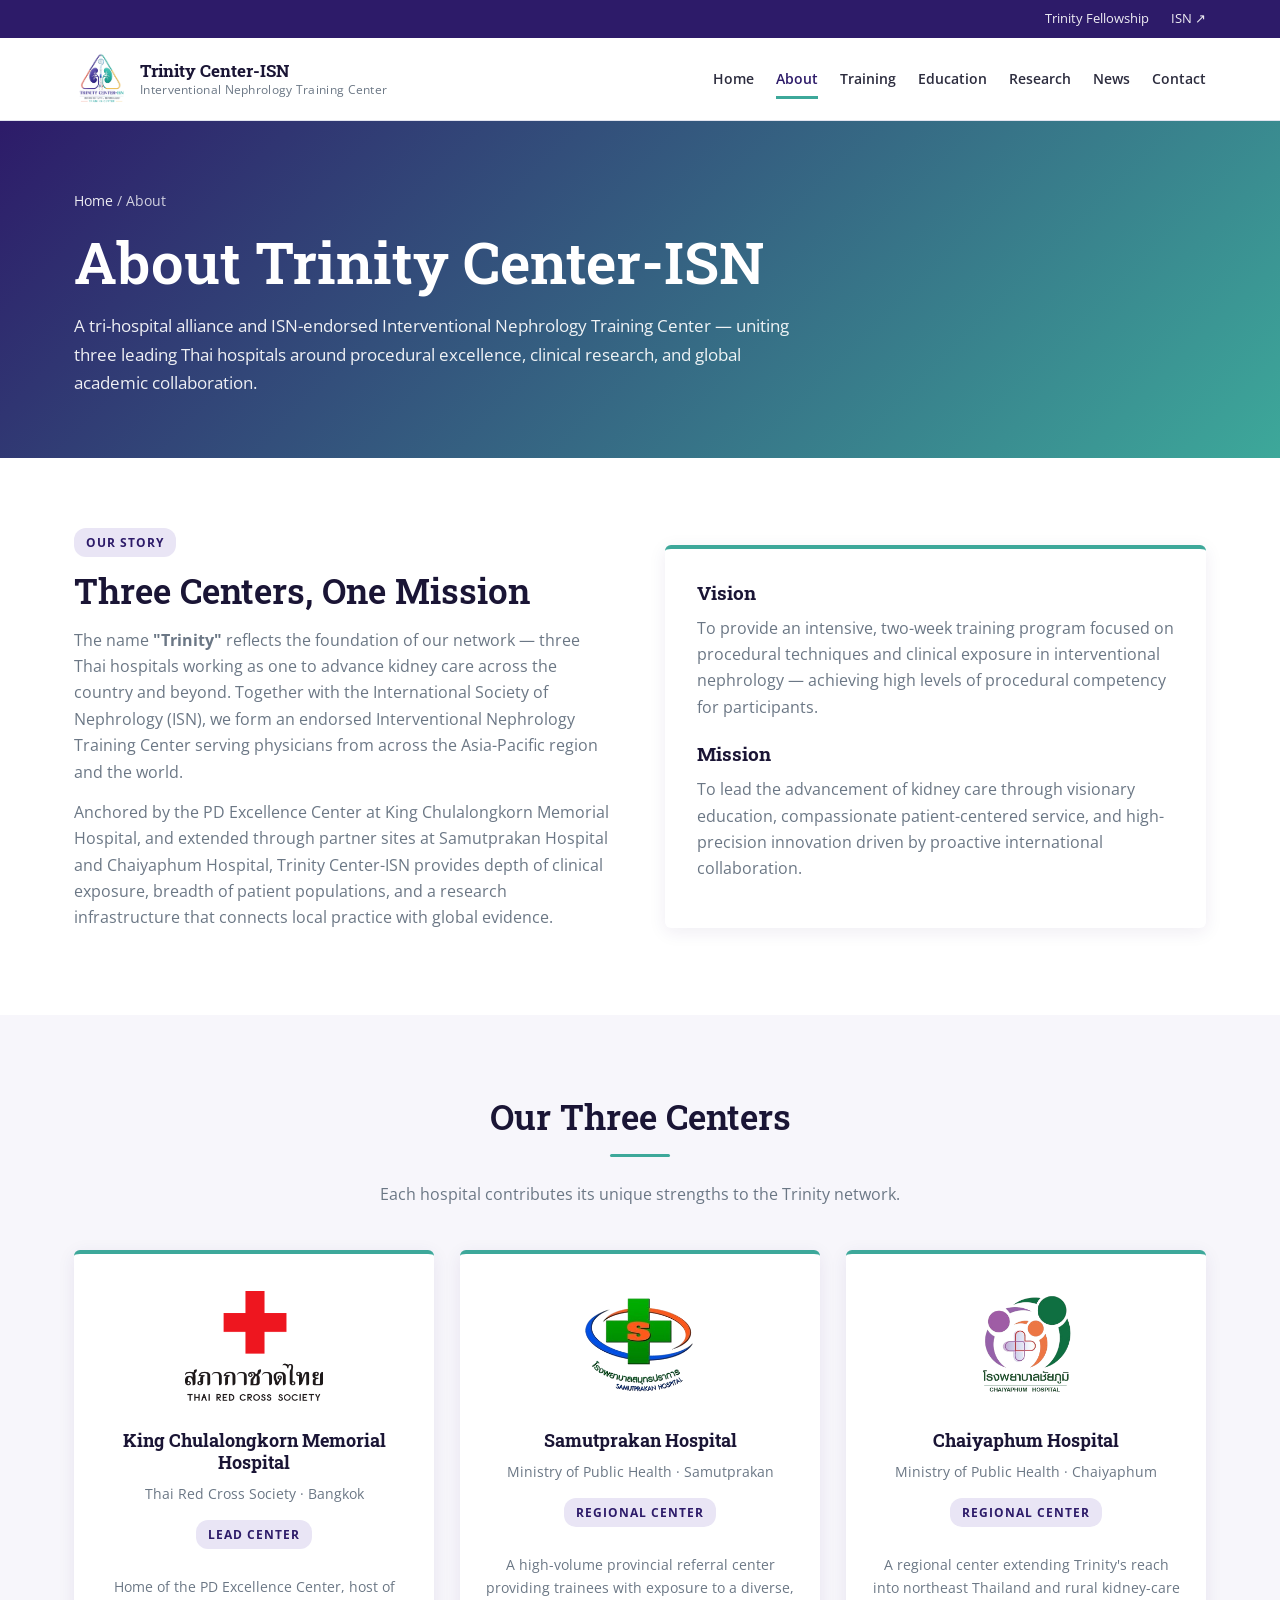
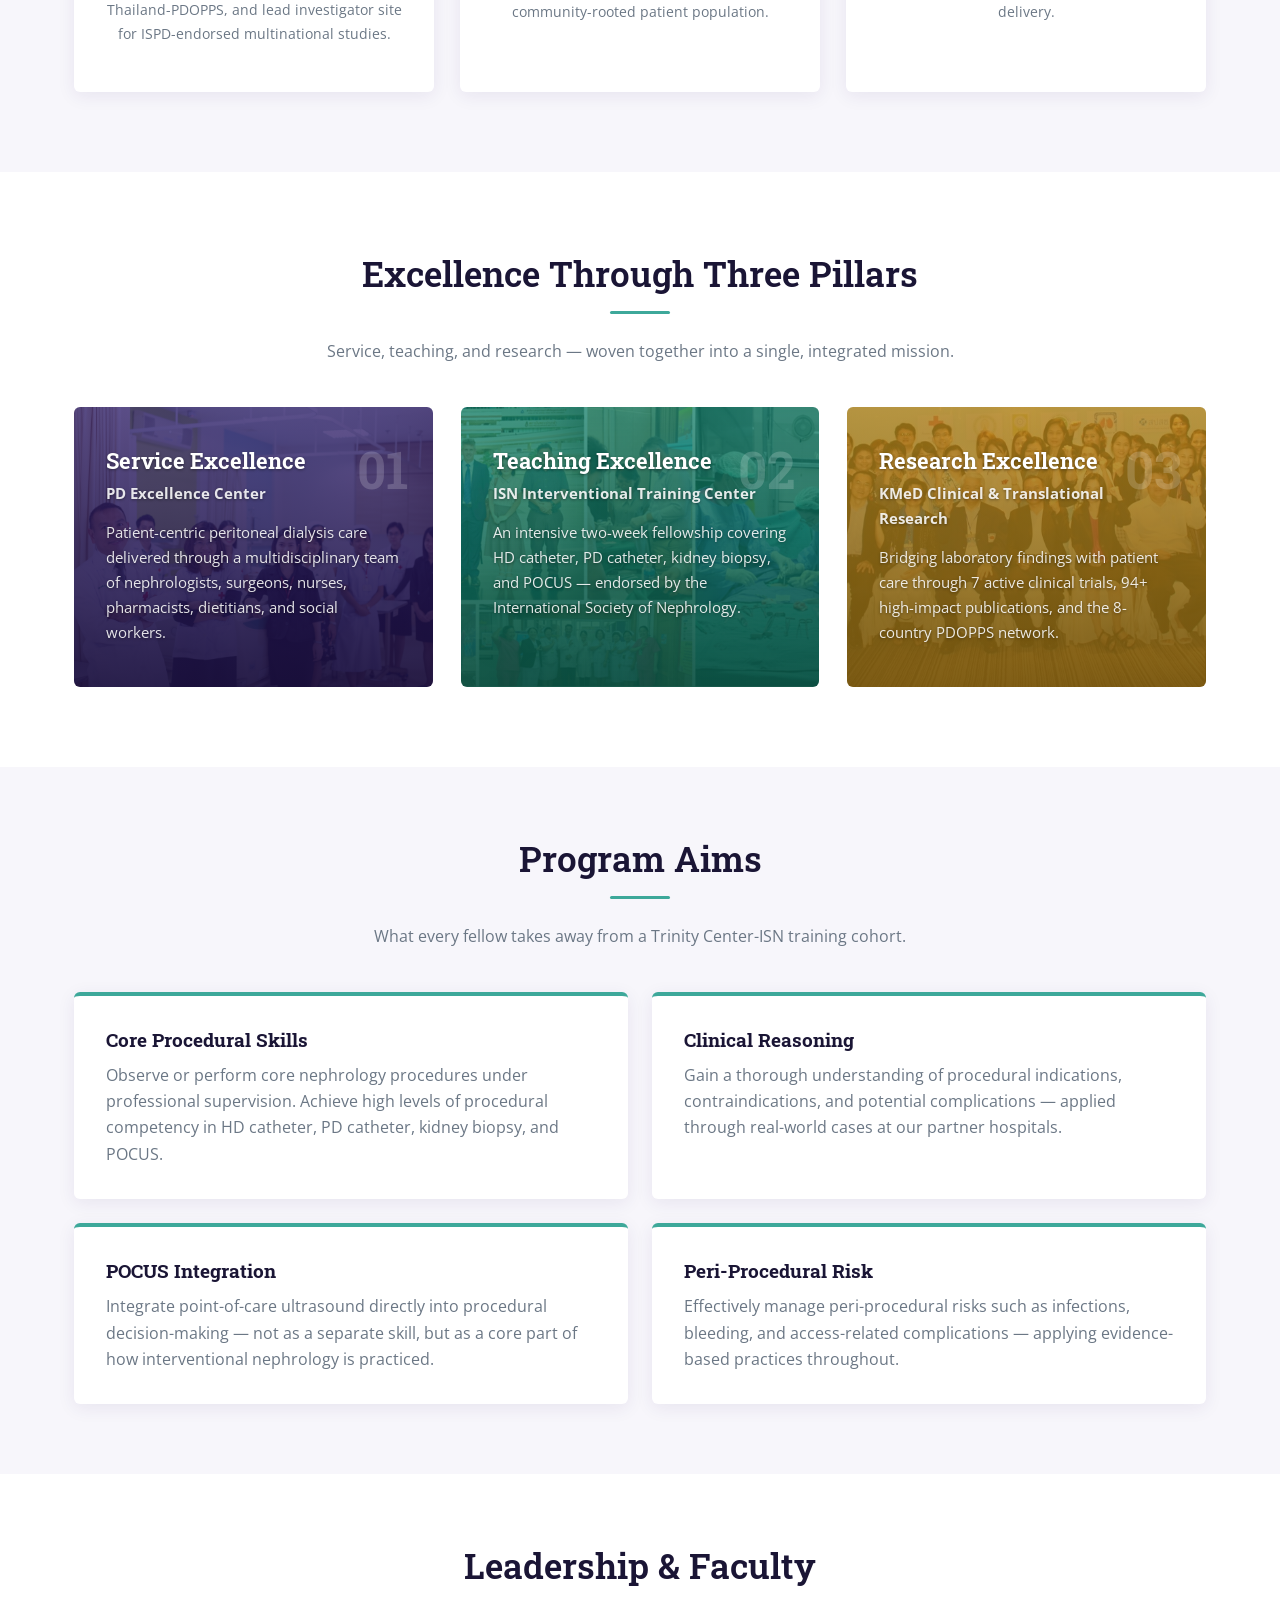
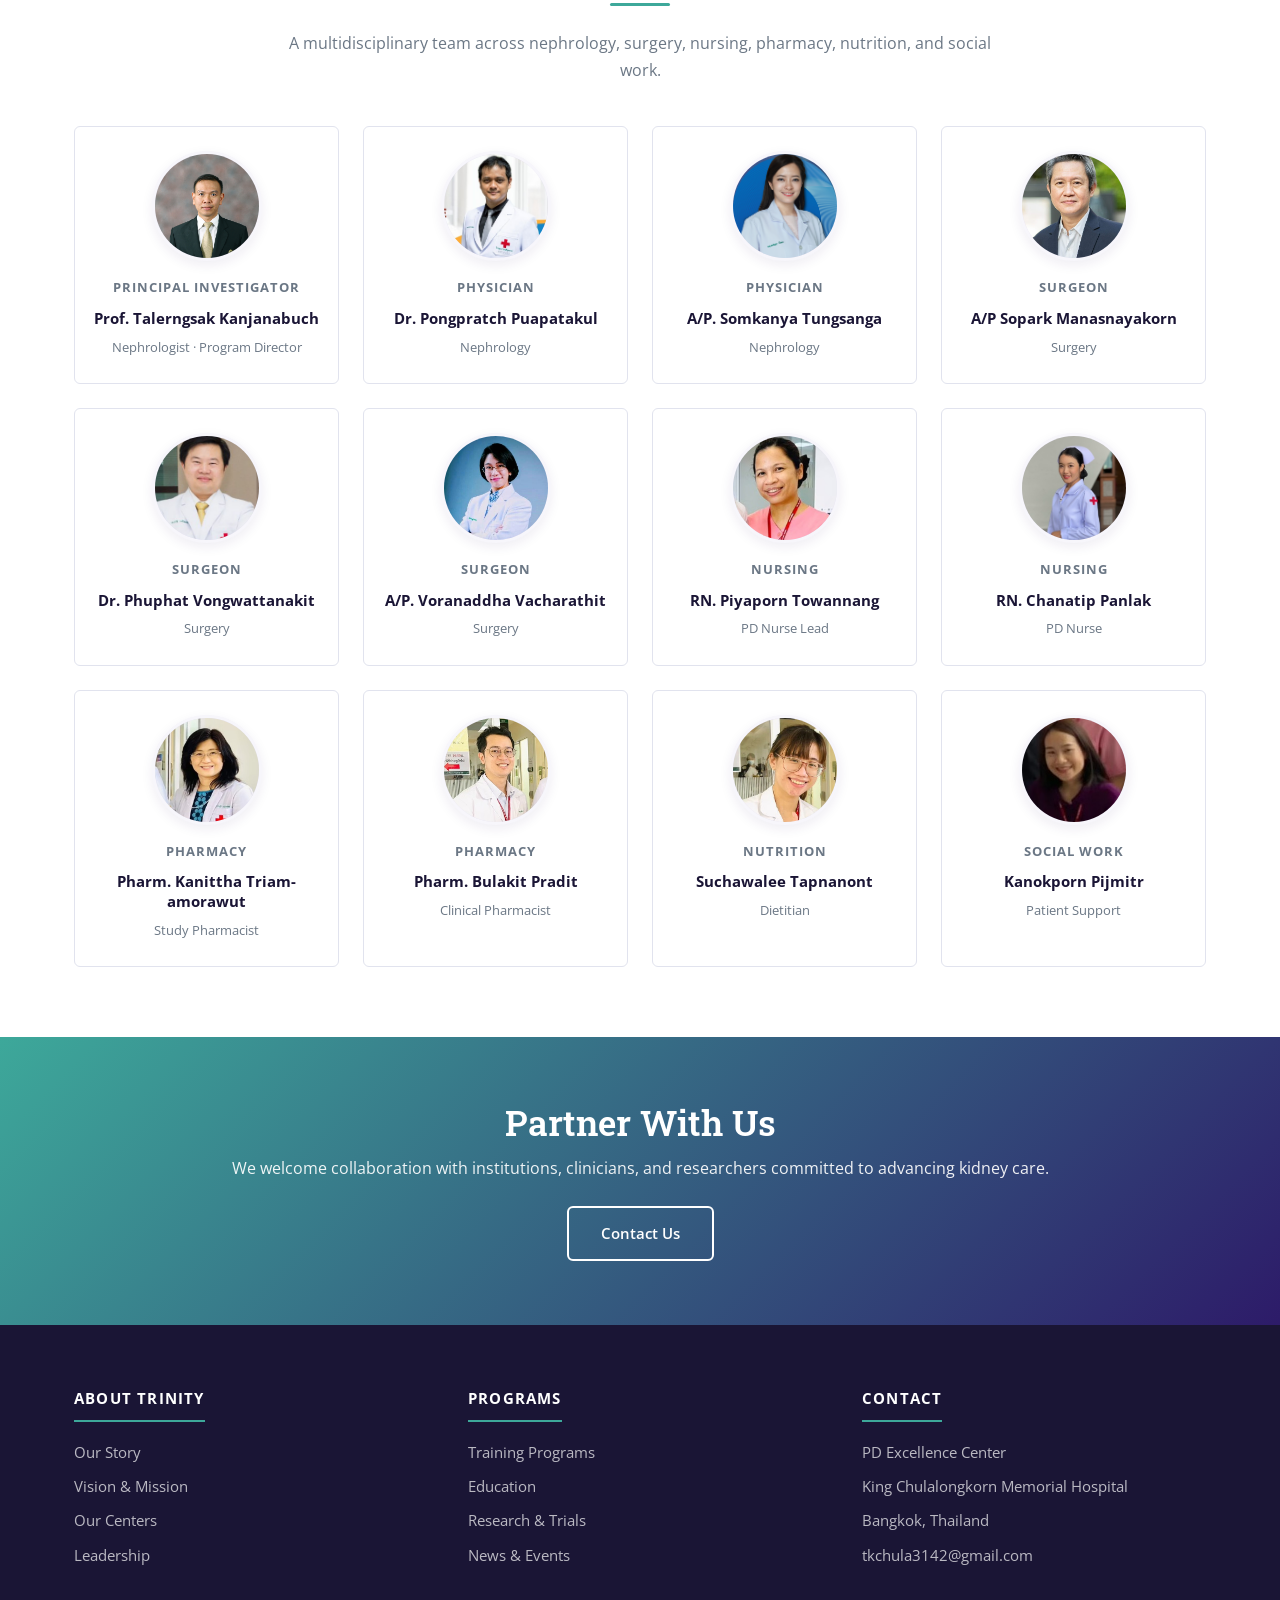
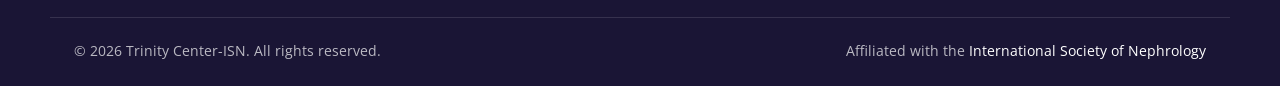
==== about.html @ 618561db "mail change" ====
<!DOCTYPE html>
<html lang="en">
<head>
<meta charset="UTF-8" />
<meta name="viewport" content="width=device-width, initial-scale=1.0" />
<title>About — Trinity Center-ISN</title>
<link rel="stylesheet" href="assets/css/style.css" />
<link rel="icon" href="assets/img/trinity-logo.png" />
<link href="https://fonts.googleapis.com/css2?family=Open+Sans:wght@400;500;600;700&family=Roboto+Slab:wght@500;700&display=swap" rel="stylesheet">
</head>
<body>

<header class="site-header">
  <div class="topbar">
    <div class="container topbar-inner">
      <div class="topbar-left">
        <a href="#">Trinity Fellowship</a>
        <a href="https://www.theisn.org/" target="_blank" rel="noopener">ISN ↗</a>
      </div>
    </div>
  </div>
  <div class="container header-inner">
    <a href="index.html" class="brand">
      <img src="assets/img/trinity-logo.png" alt="Trinity Center-ISN" class="brand-logo" onerror="this.style.display='none';this.nextElementSibling.style.display='grid';">
      <span class="brand-mark" style="display:none;">T</span>
      <span class="brand-text">
        <strong>Trinity Center-ISN</strong>
        <small>Interventional Nephrology Training Center</small>
      </span>
    </a>
    <button class="nav-toggle" aria-label="Open menu" onclick="document.body.classList.toggle('nav-open')">
      <span></span><span></span><span></span>
    </button>
    <nav class="main-nav">
      <a href="index.html">Home</a>
      <a href="about.html" class="active">About</a>
      <a href="training.html">Training</a>
      <a href="education.html">Education</a>
      <a href="research.html">Research</a>
      <a href="news.html">News</a>
      <a href="apply.html">Contact</a>
    </nav>
  </div>
</header>

<section class="page-hero">
  <div class="container">
    <div class="crumbs"><a href="index.html">Home</a> / About</div>
    <h1>About Trinity Center-ISN</h1>
    <p>A tri-hospital alliance and ISN-endorsed Interventional Nephrology Training Center — uniting three leading Thai hospitals around procedural excellence, clinical research, and global academic collaboration.</p>
  </div>
</section>

<section class="page-section">
  <div class="container content-grid">
    <div>
      <span class="tag">Our Story</span>
      <h2>Three Centers, One Mission</h2>
      <p>The name <strong>"Trinity"</strong> reflects the foundation of our network — three Thai hospitals working as one to advance kidney care across the country and beyond. Together with the International Society of Nephrology (ISN), we form an endorsed Interventional Nephrology Training Center serving physicians from across the Asia-Pacific region and the world.</p>
      <p>Anchored by the PD Excellence Center at King Chulalongkorn Memorial Hospital, and extended through partner sites at Samutprakan Hospital and Chaiyaphum Hospital, Trinity Center-ISN provides depth of clinical exposure, breadth of patient populations, and a research infrastructure that connects local practice with global evidence.</p>
    </div>
    <div class="content-card">
      <h3>Vision</h3>
      <p>To provide an intensive, two-week training program focused on procedural techniques and clinical exposure in interventional nephrology — achieving high levels of procedural competency for participants.</p>
      <h3 style="margin-top: 22px;">Mission</h3>
      <p>To lead the advancement of kidney care through visionary education, compassionate patient-centered service, and high-precision innovation driven by proactive international collaboration.</p>
    </div>
  </div>
</section>

<section class="centers-band">
  <div class="container">
    <h2 class="section-title">Our Three Centers</h2>
    <p class="section-lead">Each hospital contributes its unique strengths to the Trinity network.</p>
    <div class="center-grid">
      <div class="center-card">
        <div class="center-logo"><img src="assets/img/chula-hospital.png" alt="King Chulalongkorn Memorial Hospital" onerror="this.parentElement.innerHTML='<span class=&quot;logo-fallback&quot;>KCMH</span>'"></div>
        <h3>King Chulalongkorn Memorial Hospital</h3>
        <p>Thai Red Cross Society · Bangkok</p>
        <span class="tag">Lead Center</span>
        <p style="margin-top:14px; font-size: 0.9rem;">Home of the PD Excellence Center, host of Thailand-PDOPPS, and lead investigator site for ISPD-endorsed multinational studies.</p>
      </div>
      <div class="center-card">
        <div class="center-logo"><img src="assets/img/samutprakan-hospital.png" alt="Samutprakan Hospital" onerror="this.parentElement.innerHTML='<span class=&quot;logo-fallback&quot;>SH</span>'"></div>
        <h3>Samutprakan Hospital</h3>
        <p>Ministry of Public Health · Samutprakan</p>
        <span class="tag">Regional Center</span>
        <p style="margin-top:14px; font-size: 0.9rem;">A high-volume provincial referral center providing trainees with exposure to a diverse, community-rooted patient population.</p>
      </div>
      <div class="center-card">
        <div class="center-logo"><img src="assets/img/chaiyaphum-hospital.png" alt="Chaiyaphum Hospital" onerror="this.parentElement.innerHTML='<span class=&quot;logo-fallback&quot;>CH</span>'"></div>
        <h3>Chaiyaphum Hospital</h3>
        <p>Ministry of Public Health · Chaiyaphum</p>
        <span class="tag">Regional Center</span>
        <p style="margin-top:14px; font-size: 0.9rem;">A regional center extending Trinity's reach into northeast Thailand and rural kidney-care delivery.</p>
      </div>
    </div>
  </div>
</section>

<section class="pillars-band">
  <div class="container">
    <h2 class="section-title">Excellence Through Three Pillars</h2>
    <p class="section-lead">Service, teaching, and research — woven together into a single, integrated mission.</p>
    <div class="pillar-grid">
      <article class="pillar-card pillar-1">
        <span class="pillar-num">01</span>
        <h3>Service Excellence</h3>
        <p class="pillar-tag">PD Excellence Center</p>
        <p>Patient-centric peritoneal dialysis care delivered through a multidisciplinary team of nephrologists, surgeons, nurses, pharmacists, dietitians, and social workers.</p>
      </article>
      <article class="pillar-card pillar-2">
        <span class="pillar-num">02</span>
        <h3>Teaching Excellence</h3>
        <p class="pillar-tag">ISN Interventional Training Center</p>
        <p>An intensive two-week fellowship covering HD catheter, PD catheter, kidney biopsy, and POCUS — endorsed by the International Society of Nephrology.</p>
      </article>
      <article class="pillar-card pillar-3">
        <span class="pillar-num">03</span>
        <h3>Research Excellence</h3>
        <p class="pillar-tag">KMeD Clinical &amp; Translational Research</p>
        <p>Bridging laboratory findings with patient care through 7 active clinical trials, 94+ high-impact publications, and the 8-country PDOPPS network.</p>
      </article>
    </div>
  </div>
</section>

<section class="page-section alt">
  <div class="container">
    <h2 class="section-title">Program Aims</h2>
    <p class="section-lead">What every fellow takes away from a Trinity Center-ISN training cohort.</p>
    <div class="card-grid cols-2">
      <div class="content-card">
        <h3>Core Procedural Skills</h3>
        <p>Observe or perform core nephrology procedures under professional supervision. Achieve high levels of procedural competency in HD catheter, PD catheter, kidney biopsy, and POCUS.</p>
      </div>
      <div class="content-card">
        <h3>Clinical Reasoning</h3>
        <p>Gain a thorough understanding of procedural indications, contraindications, and potential complications — applied through real-world cases at our partner hospitals.</p>
      </div>
      <div class="content-card">
        <h3>POCUS Integration</h3>
        <p>Integrate point-of-care ultrasound directly into procedural decision-making — not as a separate skill, but as a core part of how interventional nephrology is practiced.</p>
      </div>
      <div class="content-card">
        <h3>Peri-Procedural Risk</h3>
        <p>Effectively manage peri-procedural risks such as infections, bleeding, and access-related complications — applying evidence-based practices throughout.</p>
      </div>
    </div>
  </div>
</section>

<section class="page-section">
  <div class="container">
    <h2 class="section-title">Leadership &amp; Faculty</h2>
    <p class="section-lead">A multidisciplinary team across nephrology, surgery, nursing, pharmacy, nutrition, and social work.</p>
    <div class="team-grid">
      <div class="team-card">
        <div class="team-photo"><img src="assets/img/team/talerngsak.jpg" alt="Prof. Talerngsak Kanjanabuch" onerror="this.parentElement.innerHTML='<span class=&quot;photo-fallback&quot;>TK</span>'"></div>
        <span class="team-role">Principal Investigator</span>
        <strong>Prof. Talerngsak Kanjanabuch</strong>
        <span>Nephrologist · Program Director</span>
      </div>
      <div class="team-card">
        <div class="team-photo"><img src="assets/img/team/pongpratch.jpg" alt="Dr. Pongpratch Puapatakul" onerror="this.parentElement.innerHTML='<span class=&quot;photo-fallback&quot;>PP</span>'"></div>
        <span class="team-role">Physician</span>
        <strong>Dr. Pongpratch Puapatakul</strong>
        <span>Nephrology</span>
      </div>
      <div class="team-card">
        <div class="team-photo"><img src="assets/img/team/somkanya.jpg" alt="A/P. Somkanya Tungsanga" onerror="this.parentElement.innerHTML='<span class=&quot;photo-fallback&quot;>ST</span>'"></div>
        <span class="team-role">Physician</span>
        <strong>A/P. Somkanya Tungsanga</strong>
        <span>Nephrology</span>
      </div>
      <div class="team-card">
        <div class="team-photo"><img src="assets/img/team/sopark.jpg" alt="A/P Sopark Manasnayakorn" onerror="this.parentElement.innerHTML='<span class=&quot;photo-fallback&quot;>SM</span>'"></div>
        <span class="team-role">Surgeon</span>
        <strong>A/P Sopark Manasnayakorn</strong>
        <span>Surgery</span>
      </div>
      <div class="team-card">
        <div class="team-photo"><img src="assets/img/team/phuphat.jpg" alt="Dr. Phuphat Vongwattanakit" onerror="this.parentElement.innerHTML='<span class=&quot;photo-fallback&quot;>PV</span>'"></div>
        <span class="team-role">Surgeon</span>
        <strong>Dr. Phuphat Vongwattanakit</strong>
        <span>Surgery</span>
      </div>
      <div class="team-card">
        <div class="team-photo"><img src="assets/img/team/voranaddha.jpg" alt="A/P. Voranaddha Vacharathit" onerror="this.parentElement.innerHTML='<span class=&quot;photo-fallback&quot;>VV</span>'"></div>
        <span class="team-role">Surgeon</span>
        <strong>A/P. Voranaddha Vacharathit</strong>
        <span>Surgery</span>
      </div>
      <div class="team-card">
        <div class="team-photo"><img src="assets/img/team/piyaporn.jpg" alt="RN. Piyaporn Towannang" onerror="this.parentElement.innerHTML='<span class=&quot;photo-fallback&quot;>PT</span>'"></div>
        <span class="team-role">Nursing</span>
        <strong>RN. Piyaporn Towannang</strong>
        <span>PD Nurse Lead</span>
      </div>
      <div class="team-card">
        <div class="team-photo"><img src="assets/img/team/chanatip.jpg" alt="RN. Chanatip Panlak" onerror="this.parentElement.innerHTML='<span class=&quot;photo-fallback&quot;>CP</span>'"></div>
        <span class="team-role">Nursing</span>
        <strong>RN. Chanatip Panlak</strong>
        <span>PD Nurse</span>
      </div>
      <div class="team-card">
        <div class="team-photo"><img src="assets/img/team/kanittha.jpg" alt="Pharm. Kanittha Triam-amorawut" onerror="this.parentElement.innerHTML='<span class=&quot;photo-fallback&quot;>KT</span>'"></div>
        <span class="team-role">Pharmacy</span>
        <strong>Pharm. Kanittha Triam-amorawut</strong>
        <span>Study Pharmacist</span>
      </div>
      <div class="team-card">
        <div class="team-photo"><img src="assets/img/team/bulakit.jpg" alt="Pharm. Bulakit Pradit" onerror="this.parentElement.innerHTML='<span class=&quot;photo-fallback&quot;>BP</span>'"></div>
        <span class="team-role">Pharmacy</span>
        <strong>Pharm. Bulakit Pradit</strong>
        <span>Clinical Pharmacist</span>
      </div>
      <div class="team-card">
        <div class="team-photo"><img src="assets/img/team/suchawalee.jpg" alt="Suchawalee Tapnanont" onerror="this.parentElement.innerHTML='<span class=&quot;photo-fallback&quot;>ST</span>'"></div>
        <span class="team-role">Nutrition</span>
        <strong>Suchawalee Tapnanont</strong>
        <span>Dietitian</span>
      </div>
      <div class="team-card">
        <div class="team-photo"><img src="assets/img/team/kanokporn.jpg" alt="Kanokporn Pijmitr" onerror="this.parentElement.innerHTML='<span class=&quot;photo-fallback&quot;>KP</span>'"></div>
        <span class="team-role">Social Work</span>
        <strong>Kanokporn Pijmitr</strong>
        <span>Patient Support</span>
      </div>
    </div>
  </div>
</section>

<section class="cta-band">
  <div class="container">
    <h2>Partner With Us</h2>
    <p>We welcome collaboration with institutions, clinicians, and researchers committed to advancing kidney care.</p>
    <a href="apply.html" class="btn btn-light-outline">Contact Us</a>
  </div>
</section>

<footer class="site-footer">
  <div class="container footer-grid">
    <div>
      <h4>About Trinity</h4>
      <ul>
        <li><a href="about.html">Our Story</a></li>
        <li><a href="about.html">Vision &amp; Mission</a></li>
        <li><a href="about.html">Our Centers</a></li>
        <li><a href="about.html">Leadership</a></li>
      </ul>
    </div>
    <div>
      <h4>Programs</h4>
      <ul>
        <li><a href="training.html">Training Programs</a></li>
        <li><a href="education.html">Education</a></li>
        <li><a href="research.html">Research &amp; Trials</a></li>
        <li><a href="news.html">News &amp; Events</a></li>
      </ul>
    </div>
    <div>
      <h4>Contact</h4>
      <ul>
        <li>PD Excellence Center</li>
        <li>King Chulalongkorn Memorial Hospital</li>
        <li>Bangkok, Thailand</li>
        <li><a href="mailto:tkchula3142@gmail.com">tkchula3142@gmail.com</a></li>
      </ul>
    </div>
  </div>
  <div class="footer-bottom container">
    <span>© 2026 Trinity Center-ISN. All rights reserved.</span>
    <span>Affiliated with the <a href="https://www.theisn.org/" target="_blank" rel="noopener" style="color:#fff;">International Society of Nephrology</a></span>
  </div>
</footer>

<script src="assets/js/main.js"></script>
</body>
</html>
---- assets/css/style.css ----
/* Trinity Center-ISN — Styles */
:root {
  --primary: #2d1b69;          /* Deep purple (from logo) */
  --primary-dark: #1a0f3e;
  --accent: #3da89a;           /* Teal-green (from logo) */
  --accent-2: #d4a017;         /* Gold (from logo) */
  --accent-3: #c8334b;         /* Red (from logo) */
  --accent-light: #e9e5f5;
  --teal: #0f7c66;
  --dark: #1a1535;
  --text: #2c2c3e;
  --muted: #6b7785;
  --bg: #ffffff;
  --bg-soft: #f7f6fb;
  --border: #e1e3ee;
  --shadow: 0 4px 18px rgba(45, 27, 105, 0.08);
  --shadow-lg: 0 12px 36px rgba(45, 27, 105, 0.14);
  --radius: 6px;
}

* { box-sizing: border-box; margin: 0; padding: 0; }
html { scroll-behavior: smooth; }
body {
  font-family: 'Open Sans', -apple-system, BlinkMacSystemFont, 'Segoe UI', sans-serif;
  color: var(--text);
  background: var(--bg);
  line-height: 1.65;
  font-size: 16px;
  -webkit-font-smoothing: antialiased;
}

.container { max-width: 1180px; margin: 0 auto; padding: 0 24px; }

h1, h2, h3, h4 { font-family: 'Roboto Slab', Georgia, serif; line-height: 1.25; color: var(--dark); font-weight: 600; }
h1 { font-size: clamp(2.2rem, 5vw, 3.6rem); }
h2 { font-size: clamp(1.6rem, 3vw, 2.2rem); }
h3 { font-size: 1.2rem; font-weight: 700; }
h4 { font-size: 0.95rem; font-family: 'Open Sans', sans-serif; text-transform: uppercase; letter-spacing: 1.2px; font-weight: 700; color: var(--dark); }
a { color: var(--primary); text-decoration: none; transition: color .2s; }
a:hover { color: var(--accent); }
p { color: var(--muted); }

/* Buttons */
.btn {
  display: inline-block;
  padding: 13px 32px;
  border-radius: var(--radius);
  font-weight: 600;
  font-size: 0.95rem;
  transition: all .2s;
  border: 2px solid transparent;
  cursor: pointer;
  font-family: 'Open Sans', sans-serif;
}
.btn-primary { background: var(--primary); color: #fff; }
.btn-primary:hover { background: var(--primary-dark); color: #fff; transform: translateY(-1px); box-shadow: var(--shadow); }
.btn-light-outline { background: transparent; color: #fff; border-color: #fff; }
.btn-light-outline:hover { background: #fff; color: var(--primary); }

/* Header */
.site-header { background: #fff; box-shadow: 0 1px 0 var(--border); position: sticky; top: 0; z-index: 100; }
.topbar { background: var(--primary); color: #fff; font-size: 0.82rem; }
.topbar-inner { display: flex; justify-content: flex-end; padding: 8px 24px; }
.topbar-left { display: flex; gap: 22px; }
.topbar-left a { color: rgba(255,255,255,0.92); }
.topbar-left a:hover { color: var(--accent-2); }

.header-inner { display: flex; justify-content: space-between; align-items: center; padding: 14px 24px; }
.brand { display: flex; align-items: center; gap: 12px; color: var(--dark); }
.brand-logo { height: 54px; width: auto; display: block; }
.brand-mark {
  display: grid; place-items: center;
  width: 46px; height: 46px;
  background: linear-gradient(135deg, var(--primary), var(--accent));
  color: #fff;
  border-radius: 6px;
  font-weight: 700;
  font-size: 1.4rem;
  font-family: 'Roboto Slab', serif;
}
.brand-text { display: flex; flex-direction: column; line-height: 1.1; }
.brand-text strong { font-size: 1.08rem; font-weight: 700; color: var(--dark); font-family: 'Roboto Slab', serif; }
.brand-text small { font-size: 0.74rem; color: var(--muted); letter-spacing: 0.3px; margin-top: 3px; }

.main-nav { display: flex; gap: 22px; align-items: center; }
.main-nav a { color: var(--text); font-weight: 600; font-size: 0.9rem; padding: 6px 0; position: relative; }
.main-nav a:hover, .main-nav a.active { color: var(--primary); }
.main-nav a.active::after {
  content: ''; position: absolute; left: 0; bottom: -2px;
  width: 100%; height: 3px; background: var(--accent);
}

.nav-toggle { display: none; background: none; border: none; flex-direction: column; gap: 5px; cursor: pointer; padding: 8px; }
.nav-toggle span { width: 26px; height: 2px; background: var(--dark); display: block; }

/* Hero */
.hero {
  background:
    linear-gradient(135deg, rgba(26,15,62,0.85), rgba(45,27,105,0.75)),
    linear-gradient(120deg, #1a0f3e, #2d1b69, #0f7c66, #2d1b69, #1a0f3e);
  background-size: 100% 100%, 400% 400%;
  animation: heroGradient 18s ease infinite;
  color: #fff;
  padding: 110px 0;
  text-align: center;
  position: relative;
  overflow: hidden;
}
@keyframes heroGradient {
  0%   { background-position: 0% 0%, 0% 50%; }
  50%  { background-position: 0% 0%, 100% 50%; }
  100% { background-position: 0% 0%, 0% 50%; }
}

/* Floating orbs */
.hero::before,
.hero::after {
  content: '';
  position: absolute;
  border-radius: 50%;
  filter: blur(60px);
  opacity: 0.45;
  pointer-events: none;
  z-index: 0;
}
.hero::before {
  width: 380px; height: 380px;
  background: radial-gradient(circle, #3da89a, transparent 70%);
  top: -80px; left: -80px;
  animation: floatOrb1 14s ease-in-out infinite;
}
.hero::after {
  width: 420px; height: 420px;
  background: radial-gradient(circle, #d4a017, transparent 70%);
  bottom: -120px; right: -100px;
  animation: floatOrb2 16s ease-in-out infinite;
}
@keyframes floatOrb1 {
  0%, 100% { transform: translate(0, 0) scale(1); }
  33%      { transform: translate(60px, 80px) scale(1.15); }
  66%      { transform: translate(-40px, 50px) scale(0.95); }
}
@keyframes floatOrb2 {
  0%, 100% { transform: translate(0, 0) scale(1); }
  33%      { transform: translate(-50px, -60px) scale(1.1); }
  66%      { transform: translate(40px, -30px) scale(0.92); }
}

/* Floating particles layer */
.hero-particles {
  position: absolute; inset: 0;
  pointer-events: none;
  z-index: 0;
  overflow: hidden;
}
.hero-particles span {
  position: absolute;
  display: block;
  width: 10px; height: 10px;
  background: rgba(255, 214, 107, 0.5);
  border-radius: 50%;
  bottom: -20px;
  animation: rise 12s linear infinite;
}
.hero-particles span:nth-child(1)  { left: 8%;  width: 6px;  height: 6px;  animation-duration: 14s; animation-delay: 0s; }
.hero-particles span:nth-child(2)  { left: 18%; width: 12px; height: 12px; animation-duration: 18s; animation-delay: 2s; background: rgba(61,168,154,0.5); }
.hero-particles span:nth-child(3)  { left: 32%; width: 8px;  height: 8px;  animation-duration: 11s; animation-delay: 4s; }
.hero-particles span:nth-child(4)  { left: 45%; width: 5px;  height: 5px;  animation-duration: 16s; animation-delay: 1s; background: rgba(212,160,23,0.6); }
.hero-particles span:nth-child(5)  { left: 58%; width: 10px; height: 10px; animation-duration: 13s; animation-delay: 3s; background: rgba(61,168,154,0.45); }
.hero-particles span:nth-child(6)  { left: 70%; width: 7px;  height: 7px;  animation-duration: 17s; animation-delay: 5s; }
.hero-particles span:nth-child(7)  { left: 82%; width: 14px; height: 14px; animation-duration: 19s; animation-delay: 2s; background: rgba(255,214,107,0.4); }
.hero-particles span:nth-child(8)  { left: 92%; width: 6px;  height: 6px;  animation-duration: 12s; animation-delay: 6s; background: rgba(61,168,154,0.5); }
@keyframes rise {
  0%   { transform: translateY(0) translateX(0); opacity: 0; }
  10%  { opacity: 0.8; }
  90%  { opacity: 0.6; }
  100% { transform: translateY(-110vh) translateX(40px); opacity: 0; }
}

.hero-inner { position: relative; max-width: 820px; margin: 0 auto; z-index: 2; animation: fadeUp 1.2s ease-out; }
@keyframes fadeUp {
  from { opacity: 0; transform: translateY(20px); }
  to   { opacity: 1; transform: translateY(0); }
}
.hero-eyebrow {
  display: inline-block;
  font-size: 0.85rem;
  letter-spacing: 1.5px;
  text-transform: uppercase;
  color: var(--accent-2);
  margin-bottom: 18px;
  font-weight: 600;
  border: 1px solid rgba(212, 160, 23, 0.4);
  padding: 6px 18px;
  border-radius: 30px;
}
.hero h1 { color: #fff; margin-bottom: 18px; letter-spacing: -0.5px; }
.hero-sub { color: rgba(255,255,255,0.92); font-size: 1.15rem; margin-bottom: 32px; }
.hero-cta { display: flex; gap: 14px; justify-content: center; flex-wrap: wrap; }

/* Section title */
.section-title {
  text-align: center;
  margin-bottom: 24px;
  position: relative;
  padding-bottom: 18px;
}
.section-title::after {
  content: '';
  position: absolute;
  left: 50%; transform: translateX(-50%);
  bottom: 0;
  width: 60px; height: 3px;
  background: var(--accent);
  border-radius: 2px;
}
.section-lead {
  text-align: center;
  max-width: 720px;
  margin: 0 auto 42px;
  font-size: 1.02rem;
  color: var(--muted);
}

/* Centers band */
.centers-band { padding: 80px 0; background: var(--bg-soft); }
.center-grid { display: grid; grid-template-columns: repeat(3, 1fr); gap: 26px; }
.center-card {
  background: #fff;
  padding: 32px 24px;
  border-radius: var(--radius);
  text-align: center;
  box-shadow: var(--shadow);
  border-top: 4px solid var(--accent);
  transition: transform .25s, box-shadow .25s;
}
.center-card:hover { transform: translateY(-5px); box-shadow: var(--shadow-lg); }
.center-logo {
  height: 120px !important;
  width: 100%;
  display: flex !important;
  align-items: center;
  justify-content: center;
  margin-bottom: 24px;
  overflow: hidden;
  background: #fff;
}
.center-logo img {
  max-height: 110px !important;
  max-width: 200px !important;
  width: auto !important;
  height: auto !important;
  object-fit: contain;
  display: block;
}
.logo-fallback {
  display: grid; place-items: center;
  width: 80px; height: 80px;
  background: linear-gradient(135deg, var(--primary), var(--accent));
  color: #fff;
  border-radius: 50%;
  font-family: 'Roboto Slab', serif;
  font-weight: 700;
  font-size: 1.4rem;
}
.center-card h3 { margin-bottom: 8px; color: var(--dark); font-size: 1.1rem; }
.center-card p { font-size: 0.9rem; margin-bottom: 14px; }

/* Pillars band */
.pillars-band { padding: 80px 0; background: var(--bg); }
.pillars-infographic {
  max-width: 640px;
  margin: 0 auto 50px;
  padding: 0 20px;
}
.pillars-infographic svg {
  width: 100%;
  height: auto;
  display: block;
  filter: drop-shadow(0 10px 30px rgba(45, 27, 105, 0.12));
}
.pillar-grid { display: grid; grid-template-columns: repeat(3, 1fr); gap: 28px; }
.pillar-card {
  position: relative;
  padding: 40px 32px;
  border-radius: var(--radius);
  color: #fff;
  overflow: hidden;
  transition: transform .25s;
}
.pillar-card:hover { transform: translateY(-5px); }
.pillar-1 {
  background:
    linear-gradient(180deg, rgba(45, 27, 105, 0.75) 0%, rgba(26, 15, 62, 0.92) 100%),
    url('../img/pd-team.jpg') center/cover no-repeat,
    linear-gradient(135deg, #2d1b69, #4a3492);
  min-height: 280px;
}
.pillar-2 {
  background:
    linear-gradient(180deg, rgba(15, 124, 102, 0.75) 0%, rgba(10, 80, 65, 0.92) 100%),
    url('../img/teaching-team.jpg') center/cover no-repeat,
    linear-gradient(135deg, #0f7c66, #3da89a);
  min-height: 280px;
}
.pillar-3 {
  background:
    linear-gradient(180deg, rgba(179, 133, 26, 0.78) 0%, rgba(120, 88, 15, 0.94) 100%),
    url('../img/research-team.jpg') center/cover no-repeat,
    linear-gradient(135deg, #b3851a, #d4a017);
  min-height: 280px;
}
.pillar-card h3,
.pillar-card .pillar-tag,
.pillar-card p {
  text-shadow: 0 1px 3px rgba(0, 0, 0, 0.4);
  position: relative;
  z-index: 2;
}
.pillar-num {
  position: absolute;
  top: 20px; right: 24px;
  font-family: 'Roboto Slab', serif;
  font-size: 3.2rem;
  font-weight: 700;
  opacity: 0.18;
  color: #fff;
}
.pillar-card h3 { color: #fff; margin-bottom: 6px; font-size: 1.4rem; }
.pillar-tag { font-weight: 700; color: rgba(255,255,255,0.95); margin-bottom: 14px; font-size: 0.92rem; }
.pillar-card p { color: rgba(255,255,255,0.88); font-size: 0.95rem; }

/* Tiles */
.tiles { padding: 80px 0; background: var(--bg-soft); }
.tile-grid {
  display: grid;
  grid-template-columns: repeat(3, 1fr);
  gap: 26px;
}
.tile-grid-4 { grid-template-columns: repeat(4, 1fr); }
.tile {
  background: #fff;
  border: 1px solid var(--border);
  border-radius: var(--radius);
  padding: 32px 22px;
  text-align: center;
  color: var(--text);
  transition: all .25s;
  display: flex;
  flex-direction: column;
  align-items: center;
}
.tile:hover {
  transform: translateY(-5px);
  box-shadow: var(--shadow-lg);
  border-color: var(--accent);
  color: var(--text);
}
.tile-icon {
  width: 68px; height: 68px;
  background: var(--accent-light);
  color: var(--primary);
  border-radius: 50%;
  display: grid; place-items: center;
  margin-bottom: 18px;
  transition: all .25s;
}
.tile-icon svg { width: 32px; height: 32px; }
.tile:hover .tile-icon {
  background: var(--primary);
  color: #fff;
  transform: scale(1.05);
}
.tile h3 { margin-bottom: 10px; color: var(--dark); font-size: 1.08rem; }
.tile p { font-size: 0.9rem; flex-grow: 1; margin-bottom: 14px; }
.tile-link {
  color: var(--primary);
  font-weight: 700;
  font-size: 0.84rem;
  text-transform: uppercase;
  letter-spacing: 0.5px;
}
.tile:hover .tile-link { color: var(--accent); }

/* Impact band */
.impact-band {
  padding: 70px 0;
  background: linear-gradient(135deg, var(--primary), var(--primary-dark));
  color: #fff;
}
.impact-band .section-title { color: #fff; }
.impact-band .section-title::after { background: var(--accent-2); }
.impact-grid {
  display: grid;
  grid-template-columns: repeat(4, 1fr);
  gap: 30px;
  text-align: center;
  margin-top: 30px;
}
.impact-item strong {
  display: block;
  font-family: 'Roboto Slab', serif;
  font-size: 2.6rem;
  color: var(--accent-2);
  font-weight: 700;
  line-height: 1;
  margin-bottom: 8px;
}
.impact-item span { color: rgba(255,255,255,0.85); font-size: 0.95rem; }

/* News block */
.news-block { padding: 80px 0; background: var(--bg); }
.news-row {
  display: grid;
  grid-template-columns: repeat(3, 1fr);
  gap: 30px;
}
.news-item {
  background: #fff;
  border-radius: var(--radius);
  overflow: hidden;
  box-shadow: var(--shadow);
  transition: transform .25s, box-shadow .25s;
}
.news-item:hover { transform: translateY(-4px); box-shadow: var(--shadow-lg); }
.news-thumb { height: 180px; background-size: cover; background-position: center; }
.news-body { padding: 26px; }
.news-date {
  font-size: 0.82rem; color: var(--muted); font-weight: 600;
  display: block; margin-bottom: 8px;
}
.news-item h3 { margin-bottom: 10px; font-size: 1.08rem; line-height: 1.35; }
.news-item h3 a { color: var(--dark); }
.news-item h3 a:hover { color: var(--primary); }
.news-item p { font-size: 0.92rem; margin-bottom: 12px; }
.read-more {
  font-weight: 700; font-size: 0.86rem;
  color: var(--primary); text-transform: uppercase; letter-spacing: 0.5px;
}

/* Video block */
.videos-block { padding: 80px 0; background: var(--bg-soft); }
.video-wrap {
  display: grid;
  grid-template-columns: 1.4fr 1fr;
  gap: 40px;
  align-items: center;
  background: #fff;
  padding: 30px;
  border-radius: var(--radius);
  box-shadow: var(--shadow);
}
.video-embed {
  position: relative;
  padding-bottom: 56.25%;
  height: 0;
  overflow: hidden;
  border-radius: var(--radius);
  background: #000;
}
.video-embed iframe {
  position: absolute;
  top: 0; left: 0;
  width: 100%; height: 100%;
  border: 0;
}
.video-meta h3 { margin: 10px 0 12px; }
.video-stats {
  list-style: none;
  display: flex;
  gap: 22px;
  margin: 22px 0;
  padding: 18px 0;
  border-top: 1px solid var(--border);
  border-bottom: 1px solid var(--border);
}
.video-stats li { display: flex; flex-direction: column; }
.video-stats strong {
  font-family: 'Roboto Slab', serif;
  font-size: 1.4rem;
  color: var(--primary);
  font-weight: 700;
}
.video-stats span {
  font-size: 0.78rem;
  color: var(--muted);
  text-transform: uppercase;
  letter-spacing: 0.5px;
}

/* Join band */
.join-band {
  background: linear-gradient(135deg, var(--accent), var(--primary));
  color: #fff;
  padding: 72px 0;
  text-align: center;
}
.join-band h2 { color: #fff; margin-bottom: 14px; }
.join-band p { color: rgba(255,255,255,0.95); margin-bottom: 28px; max-width: 700px; margin-left: auto; margin-right: auto; font-size: 1.05rem; }

/* Partners block */
.partners-block { padding: 70px 0; background: var(--bg); border-top: 1px solid var(--border); }
.partners-row {
  display: flex;
  flex-wrap: wrap;
  justify-content: center;
  align-items: center;
  gap: 22px;
  margin-top: 30px;
}
.partner-logo {
  width: 170px;
  height: 90px;
  background: #fff;
  border: 1px solid var(--border);
  border-radius: var(--radius);
  display: grid;
  place-items: center;
  color: var(--muted);
  font-weight: 600;
  font-size: 0.85rem;
  text-align: center;
  padding: 12px;
  line-height: 1.3;
  transition: all .2s;
}
.partner-logo:hover { border-color: var(--accent); color: var(--primary); transform: translateY(-2px); }

/* Footer */
.site-footer { background: var(--dark); color: rgba(255,255,255,0.7); padding: 60px 0 24px; }
.footer-grid { display: grid; grid-template-columns: repeat(3, 1fr); gap: 50px; }
.site-footer h4 { color: #fff; margin-bottom: 18px; padding-bottom: 12px; border-bottom: 2px solid var(--accent); display: inline-block; }
.site-footer ul { list-style: none; }
.site-footer li { margin-bottom: 10px; font-size: 0.92rem; }
.site-footer a { color: rgba(255,255,255,0.7); }
.site-footer a:hover { color: var(--accent); }
.footer-bottom {
  margin-top: 40px;
  padding-top: 22px;
  border-top: 1px solid rgba(255,255,255,0.12);
  display: flex; justify-content: space-between; align-items: center;
  font-size: 0.85rem;
  flex-wrap: wrap;
  gap: 12px;
}

/* Page hero (inner pages) */
.page-hero {
  background: linear-gradient(135deg, var(--primary), var(--accent));
  color: #fff;
  padding: 70px 0 60px;
}
.page-hero h1 { color: #fff; max-width: 820px; }
.page-hero p { color: rgba(255,255,255,0.92); margin-top: 14px; max-width: 720px; font-size: 1.08rem; }
.crumbs { font-size: 0.85rem; color: rgba(255,255,255,0.78); margin-bottom: 14px; }
.crumbs a { color: rgba(255,255,255,0.92); }

/* Page sections */
.page-section { padding: 70px 0; }
.page-section.alt { background: var(--bg-soft); }
.content-grid { display: grid; grid-template-columns: 1fr 1fr; gap: 50px; align-items: center; }
.content-grid h2 { margin-bottom: 14px; }
.content-grid p { margin-bottom: 14px; }
.content-card {
  background: #fff;
  padding: 32px;
  border-radius: var(--radius);
  box-shadow: var(--shadow);
  border-top: 4px solid var(--accent);
}
.content-card h3 { margin-bottom: 10px; color: var(--dark); }
.tag {
  display: inline-block;
  font-size: 0.72rem;
  font-weight: 700;
  letter-spacing: 1px;
  text-transform: uppercase;
  color: var(--primary);
  background: var(--accent-light);
  padding: 5px 12px;
  border-radius: 12px;
  margin-bottom: 12px;
}
.card-grid { display: grid; grid-template-columns: repeat(3, 1fr); gap: 24px; }
.card-grid.cols-2 { grid-template-columns: repeat(2, 1fr); }

/* Procedure deep-dive cards for training page */
.procedure-card {
  background: #fff;
  padding: 40px;
  border-radius: var(--radius);
  box-shadow: var(--shadow);
  margin-bottom: 30px;
  border-left: 5px solid var(--accent);
  scroll-margin-top: 100px;
}
.procedure-card h2 { margin-bottom: 14px; }
.procedure-card .proc-meta {
  display: flex; flex-wrap: wrap; gap: 16px;
  margin: 16px 0 22px;
  padding: 14px 18px;
  background: var(--bg-soft);
  border-radius: var(--radius);
  font-size: 0.9rem;
}
.procedure-card .proc-meta strong { color: var(--primary); }
.procedure-card .proc-grid {
  display: grid;
  grid-template-columns: 1fr 1fr;
  gap: 30px;
  margin-top: 22px;
}
.procedure-card ul { padding-left: 22px; color: var(--text); }
.procedure-card ul li { margin-bottom: 8px; }
.procedure-card h4 { margin-bottom: 10px; color: var(--primary); }

.values-list { display: grid; grid-template-columns: repeat(3, 1fr); gap: 30px; margin-top: 40px; }
.value { text-align: center; padding: 20px; }
.value-num {
  font-family: 'Roboto Slab', serif;
  font-size: 2.4rem;
  color: var(--primary);
  display: block;
  font-weight: 700;
  margin-bottom: 8px;
}

/* Timeline */
.timeline { max-width: 800px; margin: 0 auto; position: relative; padding-left: 30px; border-left: 2px solid var(--border); }
.timeline-item { margin-bottom: 36px; position: relative; }
.timeline-item::before {
  content: ''; position: absolute; left: -38px; top: 6px;
  width: 14px; height: 14px; border-radius: 50%;
  background: var(--accent); border: 3px solid #fff; box-shadow: 0 0 0 2px var(--accent);
}
.timeline-item time { font-weight: 700; color: var(--primary); font-size: 0.9rem; }
.timeline-item h3 { margin: 6px 0 8px; }

/* News list page */
.news-list { display: grid; gap: 26px; max-width: 900px; margin: 0 auto; }
.news-list-item {
  display: grid;
  grid-template-columns: 200px 1fr;
  gap: 30px;
  background: #fff;
  padding: 24px;
  border-radius: var(--radius);
  box-shadow: var(--shadow);
  transition: transform .2s, box-shadow .2s;
}
.news-list-item:hover { transform: translateY(-3px); box-shadow: var(--shadow-lg); }
.news-list-item .thumb { border-radius: 4px; min-height: 130px; }
.news-list-item h3 { margin: 8px 0; font-size: 1.2rem; }

/* CTA band utility */
.cta-band {
  background: linear-gradient(135deg, var(--accent), var(--primary));
  color: #fff;
  padding: 64px 0;
  text-align: center;
}
.cta-band h2 { color: #fff; margin-bottom: 10px; }
.cta-band p { color: rgba(255,255,255,0.92); margin-bottom: 24px; }

/* Contact / Apply page */
.contact-grid {
  display: grid;
  grid-template-columns: 1fr 1.2fr;
  gap: 60px;
  align-items: start;
}
.contact-info { margin-top: 24px; display: grid; gap: 20px; }
.contact-item {
  display: grid;
  grid-template-columns: 50px 1fr;
  gap: 16px;
  align-items: start;
}
.contact-icon {
  width: 48px; height: 48px;
  border-radius: 50%;
  background: var(--accent-light);
  color: var(--primary);
  display: grid; place-items: center;
}
.contact-icon svg { width: 22px; height: 22px; }
.contact-item strong {
  display: block;
  color: var(--dark);
  margin-bottom: 4px;
  font-size: 0.95rem;
}
.contact-item a { color: var(--primary); font-weight: 600; }

.form-wrap {
  background: var(--bg-soft);
  padding: 32px;
  border-radius: var(--radius);
}
.form-embed {
  position: relative;
  min-height: 400px;
  background: #fff;
  border-radius: var(--radius);
  overflow: hidden;
}
.form-embed iframe {
  display: block;
  border: 0;
  width: 100%;
  background: #fff;
}
.form-placeholder {
  position: absolute;
  inset: 0;
  display: flex;
  flex-direction: column;
  align-items: center;
  justify-content: center;
  text-align: center;
  padding: 40px 30px;
  background: #fff;
  border: 2px dashed var(--border);
  border-radius: var(--radius);
}
.form-placeholder h3 { margin-bottom: 12px; }
.form-placeholder code {
  background: var(--accent-light);
  padding: 2px 8px;
  border-radius: 4px;
  font-size: 0.88rem;
  color: var(--primary);
}

@media (max-width: 900px) {
  .contact-grid { grid-template-columns: 1fr; gap: 40px; }
}

/* Publications list */
.pub-list { display: grid; gap: 18px; max-width: 920px; margin: 0 auto; }
.pub-item {
  display: grid;
  grid-template-columns: 90px 1fr;
  gap: 24px;
  background: #fff;
  padding: 24px 28px;
  border-radius: var(--radius);
  border-left: 4px solid var(--accent);
  box-shadow: var(--shadow);
  transition: transform .2s, box-shadow .2s;
}
.pub-item:hover { transform: translateX(3px); box-shadow: var(--shadow-lg); border-left-color: var(--primary); }
.pub-year {
  font-family: 'Roboto Slab', serif;
  font-size: 1.6rem;
  font-weight: 700;
  color: var(--primary);
  align-self: start;
  line-height: 1;
  padding-top: 4px;
}
.pub-body h3 { font-size: 1.05rem; margin: 8px 0 10px; line-height: 1.35; }
.pub-authors { color: var(--text); font-weight: 600; font-size: 0.9rem; margin-bottom: 4px; }
.pub-journal { color: var(--muted); font-size: 0.88rem; }

@media (max-width: 700px) {
  .pub-item { grid-template-columns: 1fr; gap: 8px; padding: 22px; }
  .pub-year { font-size: 1.3rem; }
}

/* Team grid */
.team-grid { display: grid; grid-template-columns: repeat(4, 1fr); gap: 24px; margin-top: 30px; }
.team-card {
  background: #fff;
  padding: 24px 18px;
  border-radius: var(--radius);
  text-align: center;
  border: 1px solid var(--border);
  transition: transform .2s, box-shadow .2s;
}
.team-card:hover { transform: translateY(-3px); box-shadow: var(--shadow); }
.team-photo {
  width: 110px;
  height: 110px;
  margin: 0 auto 16px;
  border-radius: 50%;
  overflow: hidden;
  background: var(--accent-light);
  display: flex;
  align-items: center;
  justify-content: center;
  border: 3px solid var(--bg-soft);
  box-shadow: 0 4px 12px rgba(45, 27, 105, 0.08);
}
.team-photo img {
  width: 100%;
  height: 100%;
  object-fit: cover;
  object-position: center 20%;
  display: block;
}
.photo-fallback {
  font-family: 'Roboto Slab', serif;
  font-size: 1.5rem;
  font-weight: 700;
  color: #fff;
  background: linear-gradient(135deg, var(--primary), var(--accent));
  width: 100%;
  height: 100%;
  display: grid;
  place-items: center;
}
.team-card strong { display: block; color: var(--dark); font-size: 0.95rem; margin-bottom: 4px; line-height: 1.3; }
.team-card span { font-size: 0.82rem; color: var(--muted); }
.team-role {
  font-size: 0.7rem;
  font-weight: 700;
  letter-spacing: 1px;
  text-transform: uppercase;
  color: var(--accent);
  margin-bottom: 10px;
  display: block;
}

/* Responsive */
@media (max-width: 900px) {
  .hero { padding: 70px 0; }
  .tile-grid, .tile-grid-4, .news-row, .center-grid, .pillar-grid, .impact-grid, .card-grid, .card-grid.cols-2, .values-list, .content-grid, .video-wrap, .team-grid, .procedure-card .proc-grid { grid-template-columns: 1fr; }
  .impact-grid { grid-template-columns: repeat(2, 1fr); }
  .team-grid { grid-template-columns: repeat(2, 1fr); }
  .footer-grid { grid-template-columns: 1fr 1fr; }
  .news-list-item { grid-template-columns: 1fr; }
  .news-list-item .thumb { min-height: 160px; }

  .nav-toggle { display: flex; }
  .main-nav {
    position: absolute; top: 100%; left: 0; right: 0;
    background: #fff; flex-direction: column; gap: 0;
    padding: 12px 24px; box-shadow: var(--shadow);
    display: none;
  }
  .main-nav a { padding: 14px 0; border-bottom: 1px solid var(--border); width: 100%; }
  body.nav-open .main-nav { display: flex; }

  .topbar-inner { justify-content: center; }
  .topbar-left { gap: 14px; font-size: 0.78rem; flex-wrap: wrap; justify-content: center; }
}

@media (max-width: 520px) {
  .footer-grid { grid-template-columns: 1fr; }
  .impact-grid { grid-template-columns: 1fr; }
  .tiles, .news-block, .videos-block, .pillars-band, .centers-band, .page-section, .partners-block, .impact-band { padding: 50px 0; }
  .hero { padding: 60px 0; }
  .partners-row { gap: 14px; }
  .partner-logo { width: 140px; height: 80px; font-size: 0.78rem; }
  .procedure-card { padding: 26px; }
}
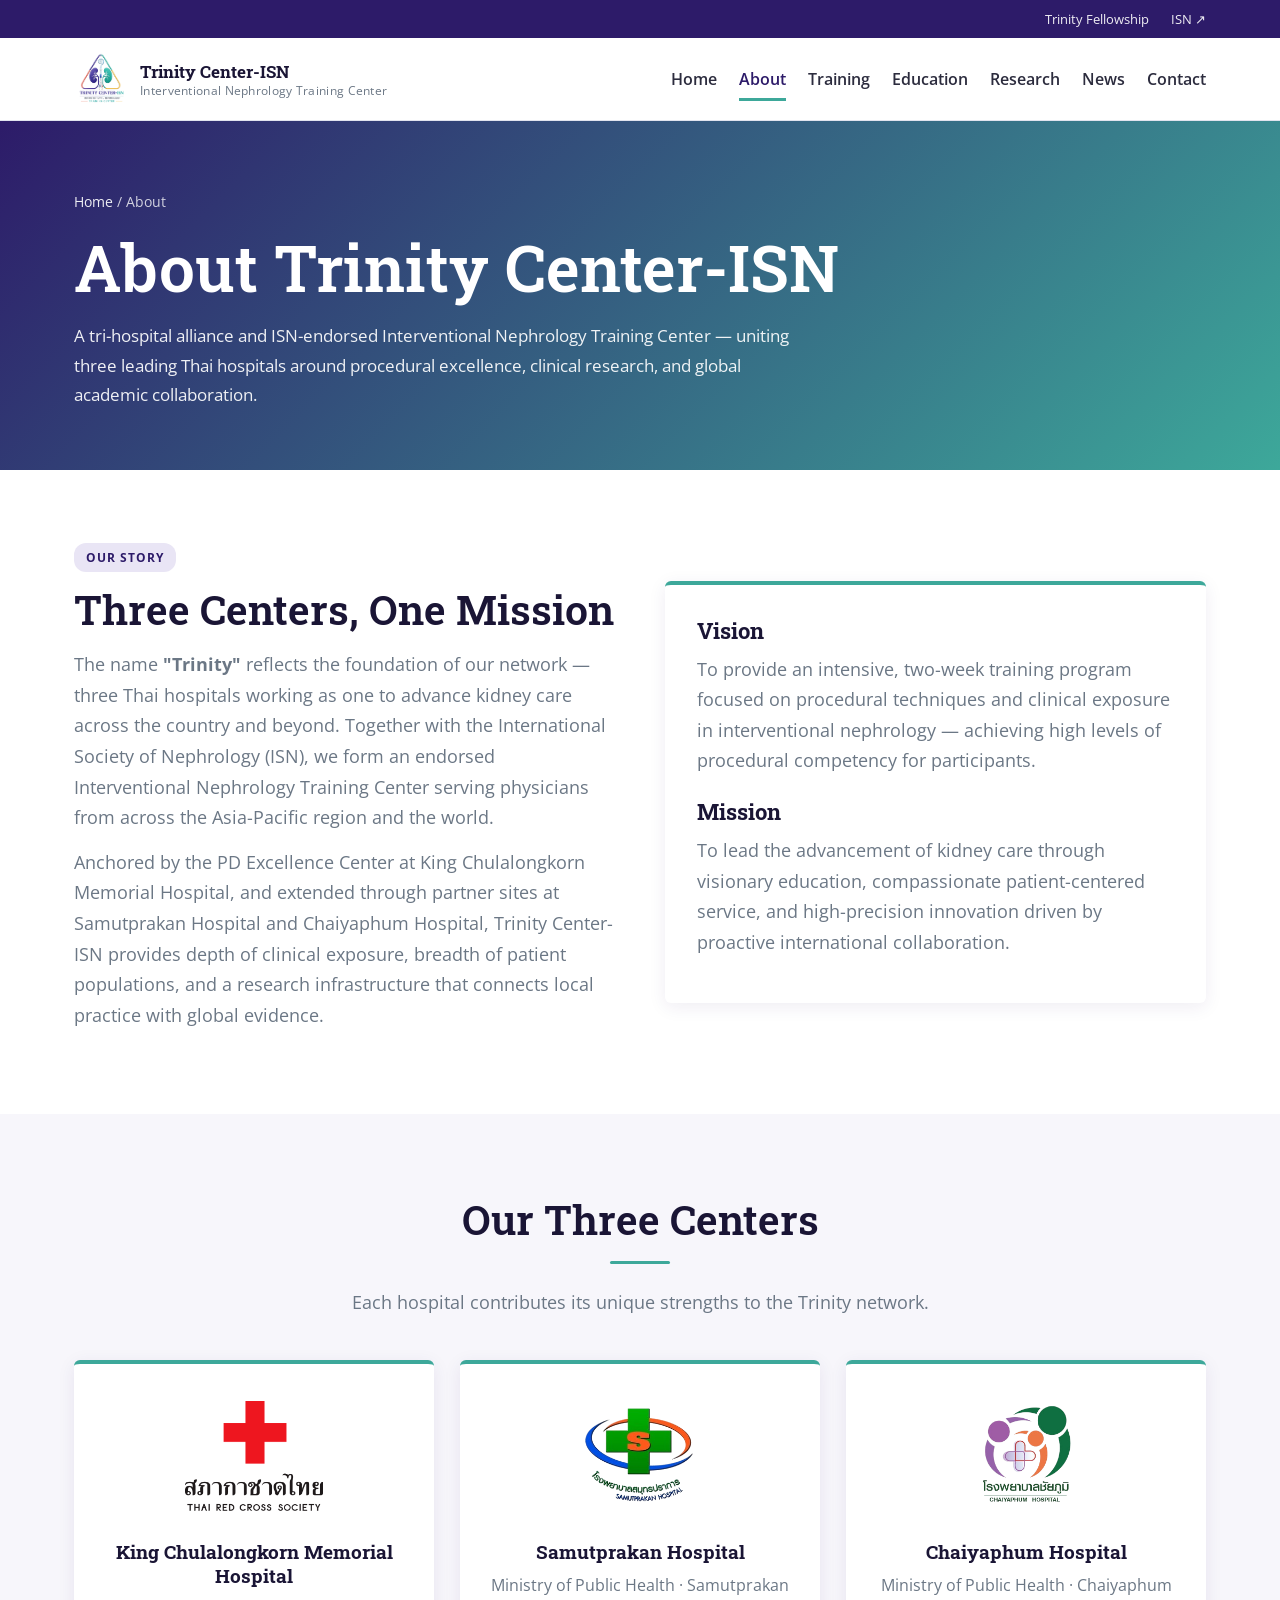
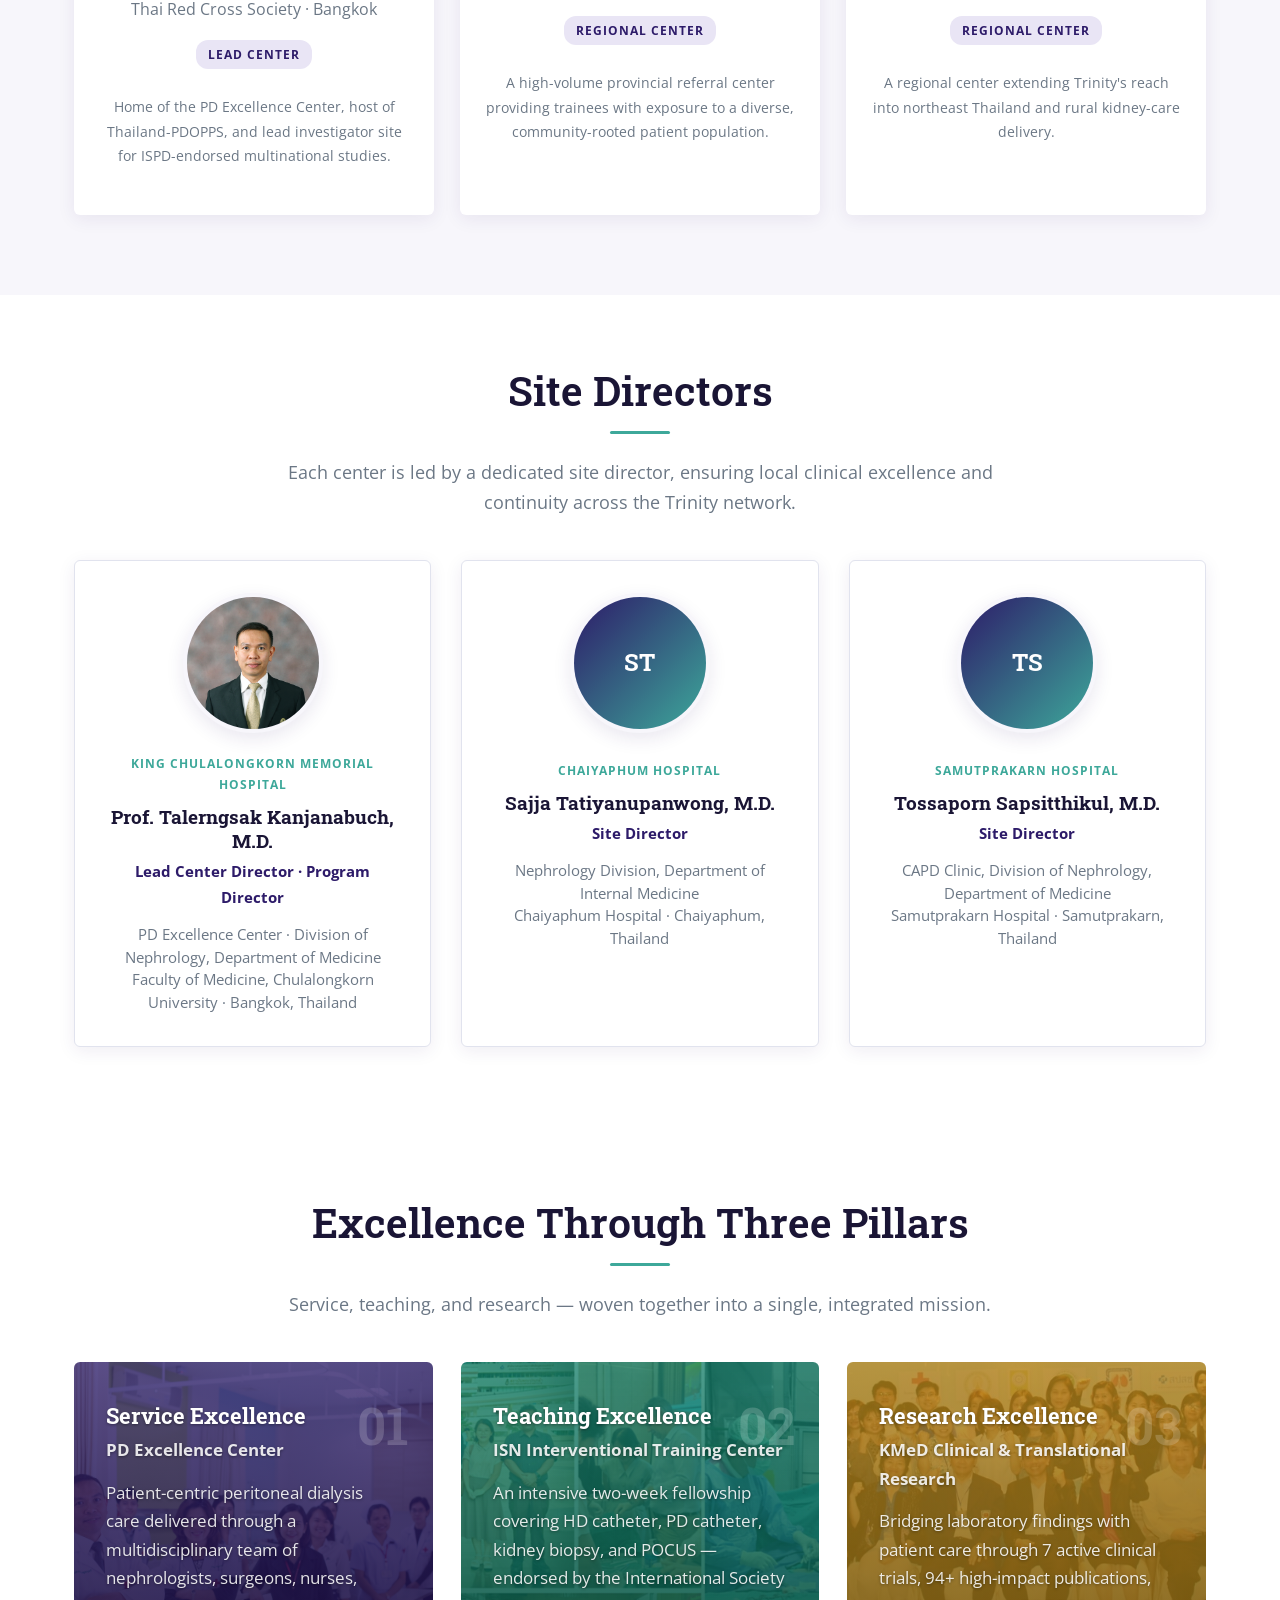
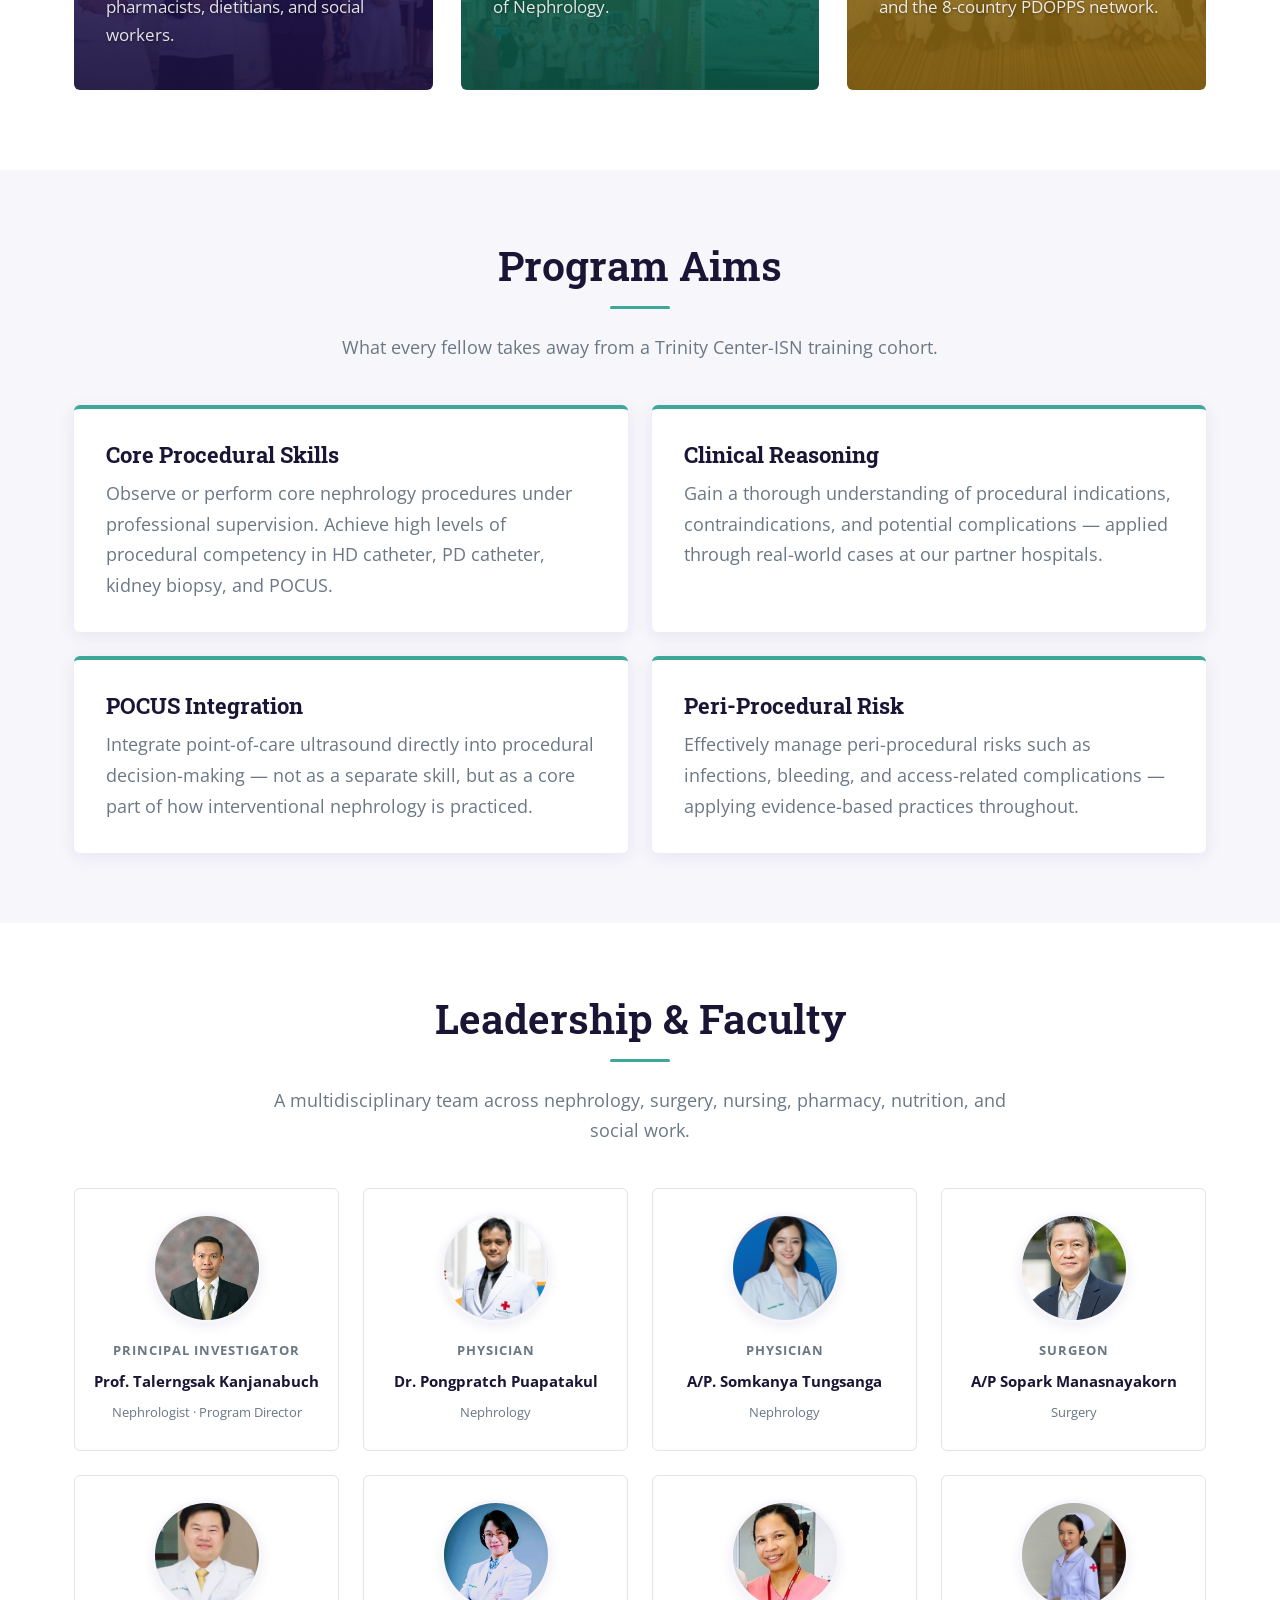
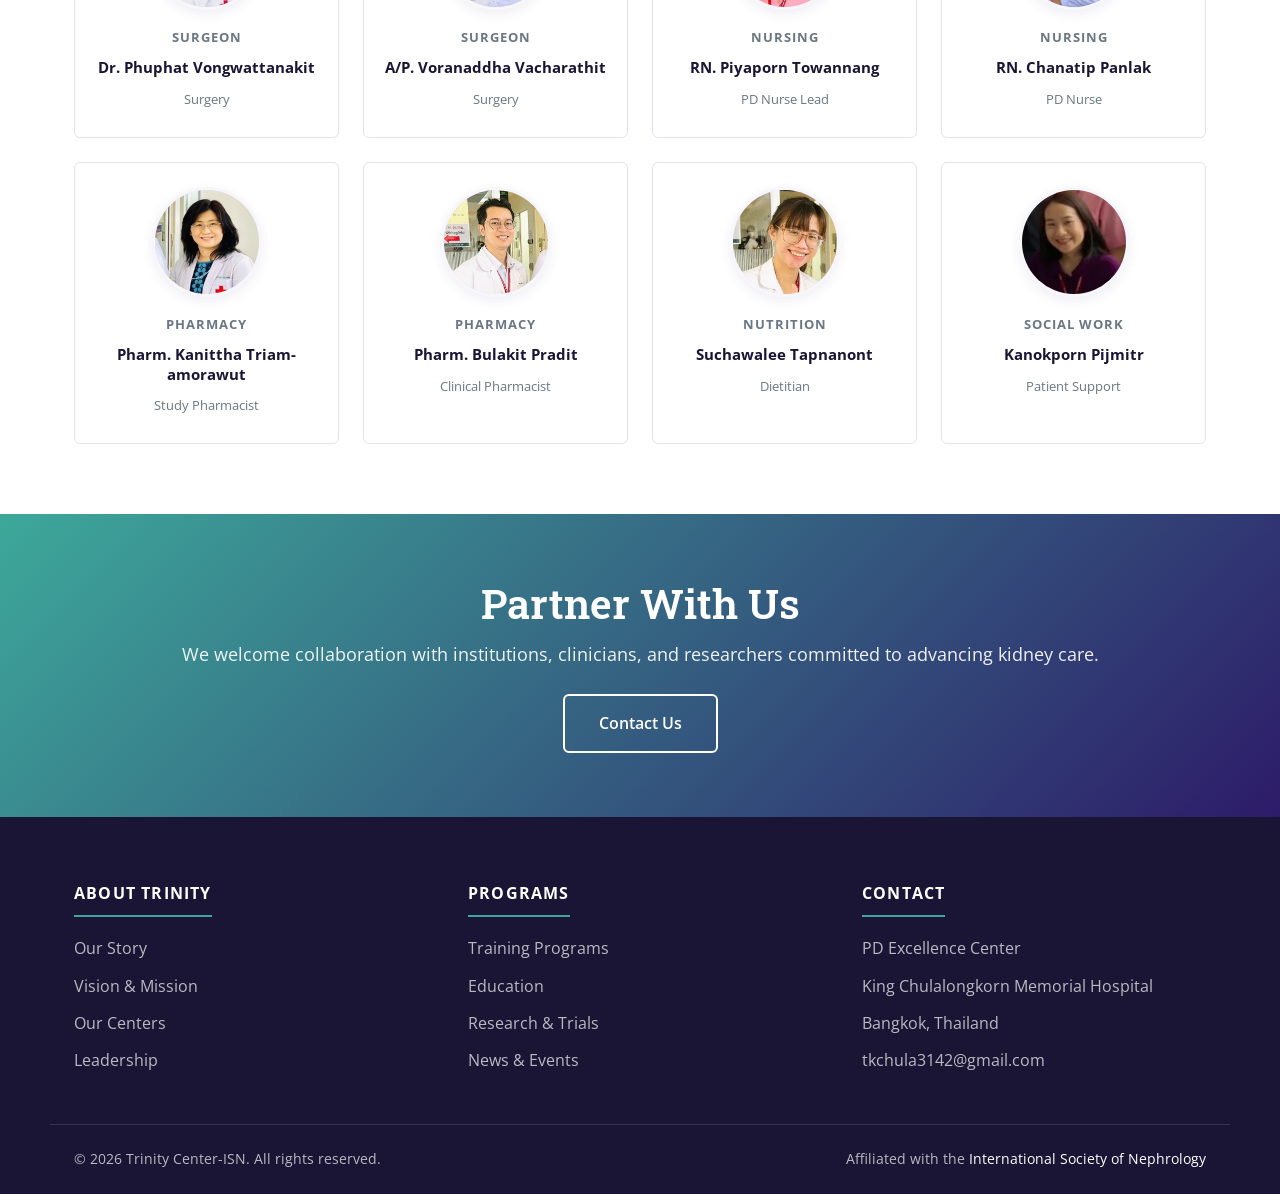
==== commit f08b93df: "updated site" ====
--- a/about.html
+++ b/about.html
@@ -98,6 +98,42 @@
   </div>
 </section>
 
+<section class="page-section">
+  <div class="container">
+    <h2 class="section-title">Site Directors</h2>
+    <p class="section-lead">Each center is led by a dedicated site director, ensuring local clinical excellence and continuity across the Trinity network.</p>
+    <div class="director-grid">
+      <div class="director-card">
+        <div class="director-photo">
+          <img src="assets/img/team/talerngsak.jpg" alt="Prof. Talerngsak Kanjanabuch" onerror="this.parentElement.innerHTML='<span class=&quot;photo-fallback&quot;>TK</span>'">
+        </div>
+        <span class="director-hospital">King Chulalongkorn Memorial Hospital</span>
+        <h3>Prof. Talerngsak Kanjanabuch, M.D.</h3>
+        <p class="director-role">Lead Center Director · Program Director</p>
+        <p class="director-affil">PD Excellence Center · Division of Nephrology, Department of Medicine<br>Faculty of Medicine, Chulalongkorn University · Bangkok, Thailand</p>
+      </div>
+      <div class="director-card">
+        <div class="director-photo">
+          <img src="assets/img/team/sajja.jpg" alt="Sajja Tatiyanupanwong, M.D." onerror="this.parentElement.innerHTML='<span class=&quot;photo-fallback&quot;>ST</span>'">
+        </div>
+        <span class="director-hospital">Chaiyaphum Hospital</span>
+        <h3>Sajja Tatiyanupanwong, M.D.</h3>
+        <p class="director-role">Site Director</p>
+        <p class="director-affil">Nephrology Division, Department of Internal Medicine<br>Chaiyaphum Hospital · Chaiyaphum, Thailand</p>
+      </div>
+      <div class="director-card">
+        <div class="director-photo">
+          <img src="assets/img/team/tossaporn.jpg" alt="Tossaporn Sapsitthikul, M.D." onerror="this.parentElement.innerHTML='<span class=&quot;photo-fallback&quot;>TS</span>'">
+        </div>
+        <span class="director-hospital">Samutprakarn Hospital</span>
+        <h3>Tossaporn Sapsitthikul, M.D.</h3>
+        <p class="director-role">Site Director</p>
+        <p class="director-affil">CAPD Clinic, Division of Nephrology, Department of Medicine<br>Samutprakarn Hospital · Samutprakarn, Thailand</p>
+      </div>
+    </div>
+  </div>
+</section>
+
 <section class="pillars-band">
   <div class="container">
     <h2 class="section-title">Excellence Through Three Pillars</h2>
--- a/assets/css/style.css
+++ b/assets/css/style.css
@@ -24,18 +24,18 @@
   font-family: 'Open Sans', -apple-system, BlinkMacSystemFont, 'Segoe UI', sans-serif;
   color: var(--text);
   background: var(--bg);
-  line-height: 1.65;
-  font-size: 16px;
+  line-height: 1.7;
+  font-size: 18px;
   -webkit-font-smoothing: antialiased;
 }
 
 .container { max-width: 1180px; margin: 0 auto; padding: 0 24px; }
 
 h1, h2, h3, h4 { font-family: 'Roboto Slab', Georgia, serif; line-height: 1.25; color: var(--dark); font-weight: 600; }
-h1 { font-size: clamp(2.2rem, 5vw, 3.6rem); }
-h2 { font-size: clamp(1.6rem, 3vw, 2.2rem); }
-h3 { font-size: 1.2rem; font-weight: 700; }
-h4 { font-size: 0.95rem; font-family: 'Open Sans', sans-serif; text-transform: uppercase; letter-spacing: 1.2px; font-weight: 700; color: var(--dark); }
+h1 { font-size: clamp(2.4rem, 5.5vw, 4rem); }
+h2 { font-size: clamp(1.8rem, 3.2vw, 2.6rem); }
+h3 { font-size: 1.35rem; font-weight: 700; }
+h4 { font-size: 1rem; font-family: 'Open Sans', sans-serif; text-transform: uppercase; letter-spacing: 1.2px; font-weight: 700; color: var(--dark); }
 a { color: var(--primary); text-decoration: none; transition: color .2s; }
 a:hover { color: var(--accent); }
 p { color: var(--muted); }
@@ -43,10 +43,10 @@
 /* Buttons */
 .btn {
   display: inline-block;
-  padding: 13px 32px;
+  padding: 14px 34px;
   border-radius: var(--radius);
   font-weight: 600;
-  font-size: 0.95rem;
+  font-size: 1.02rem;
   transition: all .2s;
   border: 2px solid transparent;
   cursor: pointer;
@@ -83,7 +83,7 @@
 .brand-text small { font-size: 0.74rem; color: var(--muted); letter-spacing: 0.3px; margin-top: 3px; }
 
 .main-nav { display: flex; gap: 22px; align-items: center; }
-.main-nav a { color: var(--text); font-weight: 600; font-size: 0.9rem; padding: 6px 0; position: relative; }
+.main-nav a { color: var(--text); font-weight: 600; font-size: 1rem; padding: 6px 0; position: relative; }
 .main-nav a:hover, .main-nav a.active { color: var(--primary); }
 .main-nav a.active::after {
   content: ''; position: absolute; left: 0; bottom: -2px;
@@ -195,7 +195,7 @@
   border-radius: 30px;
 }
 .hero h1 { color: #fff; margin-bottom: 18px; letter-spacing: -0.5px; }
-.hero-sub { color: rgba(255,255,255,0.92); font-size: 1.15rem; margin-bottom: 32px; }
+.hero-sub { color: rgba(255,255,255,0.92); font-size: 1.25rem; margin-bottom: 32px; }
 .hero-cta { display: flex; gap: 14px; justify-content: center; flex-wrap: wrap; }
 
 /* Section title */
@@ -216,9 +216,9 @@
 }
 .section-lead {
   text-align: center;
-  max-width: 720px;
+  max-width: 760px;
   margin: 0 auto 42px;
-  font-size: 1.02rem;
+  font-size: 1.1rem;
   color: var(--muted);
 }
 
@@ -263,8 +263,8 @@
   font-weight: 700;
   font-size: 1.4rem;
 }
-.center-card h3 { margin-bottom: 8px; color: var(--dark); font-size: 1.1rem; }
-.center-card p { font-size: 0.9rem; margin-bottom: 14px; }
+.center-card h3 { margin-bottom: 8px; color: var(--dark); font-size: 1.2rem; }
+.center-card p { font-size: 1rem; margin-bottom: 14px; }
 
 /* Pillars band */
 .pillars-band { padding: 80px 0; background: var(--bg); }
@@ -328,7 +328,7 @@
 }
 .pillar-card h3 { color: #fff; margin-bottom: 6px; font-size: 1.4rem; }
 .pillar-tag { font-weight: 700; color: rgba(255,255,255,0.95); margin-bottom: 14px; font-size: 0.92rem; }
-.pillar-card p { color: rgba(255,255,255,0.88); font-size: 0.95rem; }
+.pillar-card p { color: rgba(255,255,255,0.88); font-size: 1.05rem; }
 
 /* Tiles */
 .tiles { padding: 80px 0; background: var(--bg-soft); }
@@ -371,8 +371,28 @@
   color: #fff;
   transform: scale(1.05);
 }
-.tile h3 { margin-bottom: 10px; color: var(--dark); font-size: 1.08rem; }
-.tile p { font-size: 0.9rem; flex-grow: 1; margin-bottom: 14px; }
+.tile-illustration {
+  width: 140px;
+  height: 140px;
+  margin: 0 auto 18px;
+  display: flex;
+  align-items: center;
+  justify-content: center;
+  transition: transform .25s;
+}
+.tile-illustration img {
+  max-width: 100%;
+  max-height: 100%;
+  width: auto;
+  height: auto;
+  object-fit: contain;
+  display: block;
+}
+.tile:hover .tile-illustration {
+  transform: scale(1.08);
+}
+.tile h3 { margin-bottom: 10px; color: var(--dark); font-size: 1.2rem; }
+.tile p { font-size: 1rem; flex-grow: 1; margin-bottom: 14px; }
 .tile-link {
   color: var(--primary);
   font-weight: 700;
@@ -406,7 +426,7 @@
   line-height: 1;
   margin-bottom: 8px;
 }
-.impact-item span { color: rgba(255,255,255,0.85); font-size: 0.95rem; }
+.impact-item span { color: rgba(255,255,255,0.85); font-size: 1.05rem; }
 
 /* News block */
 .news-block { padding: 80px 0; background: var(--bg); }
@@ -429,10 +449,10 @@
   font-size: 0.82rem; color: var(--muted); font-weight: 600;
   display: block; margin-bottom: 8px;
 }
-.news-item h3 { margin-bottom: 10px; font-size: 1.08rem; line-height: 1.35; }
+.news-item h3 { margin-bottom: 10px; font-size: 1.2rem; line-height: 1.35; }
 .news-item h3 a { color: var(--dark); }
 .news-item h3 a:hover { color: var(--primary); }
-.news-item p { font-size: 0.92rem; margin-bottom: 12px; }
+.news-item p { font-size: 1rem; margin-bottom: 12px; }
 .read-more {
   font-weight: 700; font-size: 0.86rem;
   color: var(--primary); text-transform: uppercase; letter-spacing: 0.5px;
@@ -531,7 +551,7 @@
 .footer-grid { display: grid; grid-template-columns: repeat(3, 1fr); gap: 50px; }
 .site-footer h4 { color: #fff; margin-bottom: 18px; padding-bottom: 12px; border-bottom: 2px solid var(--accent); display: inline-block; }
 .site-footer ul { list-style: none; }
-.site-footer li { margin-bottom: 10px; font-size: 0.92rem; }
+.site-footer li { margin-bottom: 10px; font-size: 1rem; }
 .site-footer a { color: rgba(255,255,255,0.7); }
 .site-footer a:hover { color: var(--accent); }
 .footer-bottom {
@@ -593,6 +613,43 @@
   margin-bottom: 30px;
   border-left: 5px solid var(--accent);
   scroll-margin-top: 100px;
+  position: relative;
+  overflow: hidden;
+}
+.procedure-card.has-bg::before {
+  content: '';
+  position: absolute;
+  top: 0;
+  right: 0;
+  width: 42%;
+  height: 100%;
+  background-size: cover;
+  background-position: center;
+  -webkit-mask-image: linear-gradient(to right, transparent 0%, rgba(0,0,0,0.2) 30%, rgba(0,0,0,0.45) 60%, rgba(0,0,0,0.6) 100%);
+  mask-image: linear-gradient(to right, transparent 0%, rgba(0,0,0,0.2) 30%, rgba(0,0,0,0.45) 60%, rgba(0,0,0,0.6) 100%);
+  opacity: 0.32;
+  z-index: 0;
+  pointer-events: none;
+}
+.procedure-card.has-bg p,
+.procedure-card.has-bg ul,
+.procedure-card.has-bg li,
+.procedure-card.has-bg h4,
+.procedure-card.has-bg .proc-meta,
+.procedure-card.has-bg .proc-meta span {
+  color: var(--dark);
+}
+.procedure-card.has-bg p { font-weight: 500; }
+.procedure-card.has-bg ul li { font-weight: 500; font-size: 1.02rem; }
+.procedure-card.has-bg h4 { color: var(--primary); font-weight: 700; }
+#hd-catheter.has-bg::before    { background-image: url('../img/hd-procedure.jpg'); }
+#pd-catheter.has-bg::before    { background-image: url('../img/pd-procedure.jpg'); }
+#kidney-biopsy.has-bg::before  { background-image: url('../img/biopsy-procedure.jpg'); }
+#pocus.has-bg::before          { background-image: url('../img/pocus-procedure.jpg'); }
+.procedure-card > * { position: relative; z-index: 1; }
+
+@media (max-width: 700px) {
+  .procedure-card.has-bg::before { display: none; }
 }
 .procedure-card h2 { margin-bottom: 14px; }
 .procedure-card .proc-meta {
@@ -766,6 +823,69 @@
 @media (max-width: 700px) {
   .pub-item { grid-template-columns: 1fr; gap: 8px; padding: 22px; }
   .pub-year { font-size: 1.3rem; }
+}
+
+/* Site Directors grid */
+.director-grid {
+  display: grid;
+  grid-template-columns: repeat(3, 1fr);
+  gap: 30px;
+  margin-top: 30px;
+}
+.director-card {
+  background: #fff;
+  padding: 32px 28px;
+  border-radius: var(--radius);
+  text-align: center;
+  border: 1px solid var(--border);
+  box-shadow: var(--shadow);
+  transition: transform .25s, box-shadow .25s;
+}
+.director-card:hover { transform: translateY(-5px); box-shadow: var(--shadow-lg); }
+.director-photo {
+  width: 140px; height: 140px;
+  margin: 0 auto 20px;
+  border-radius: 50%;
+  overflow: hidden;
+  background: var(--accent-light);
+  display: flex; align-items: center; justify-content: center;
+  border: 4px solid var(--bg-soft);
+  box-shadow: 0 6px 18px rgba(45, 27, 105, 0.1);
+}
+.director-photo img {
+  width: 100%; height: 100%;
+  object-fit: cover;
+  object-position: center 20%;
+  display: block;
+}
+.director-hospital {
+  display: inline-block;
+  font-size: 0.78rem;
+  font-weight: 700;
+  letter-spacing: 1px;
+  text-transform: uppercase;
+  color: var(--accent);
+  margin-bottom: 10px;
+}
+.director-card h3 {
+  margin-bottom: 6px;
+  color: var(--dark);
+  font-size: 1.2rem;
+}
+.director-role {
+  color: var(--primary);
+  font-weight: 700;
+  font-size: 0.95rem;
+  margin-bottom: 12px;
+}
+.director-affil {
+  font-size: 0.92rem;
+  color: var(--muted);
+  line-height: 1.55;
+}
+
+@media (max-width: 900px) {
+  .director-grid { grid-template-columns: 1fr; }
 }
 
 /* Team grid */
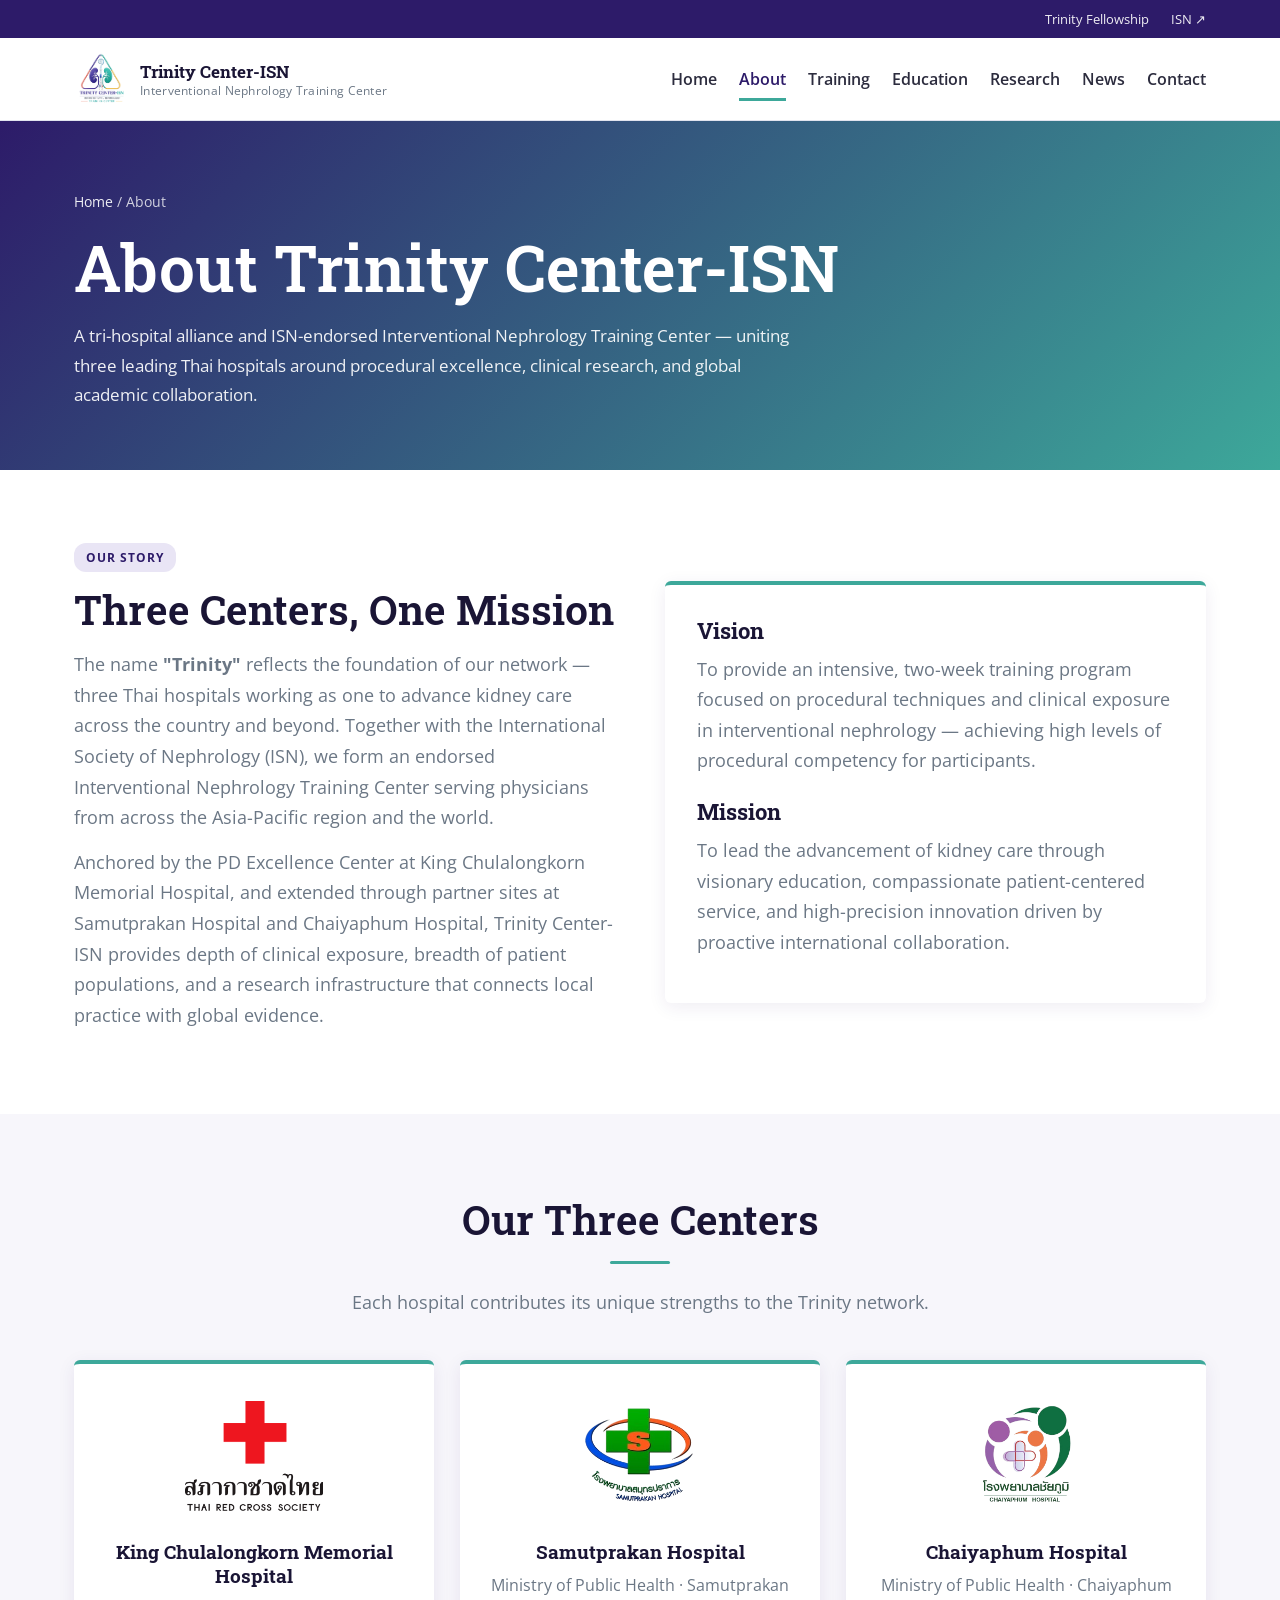
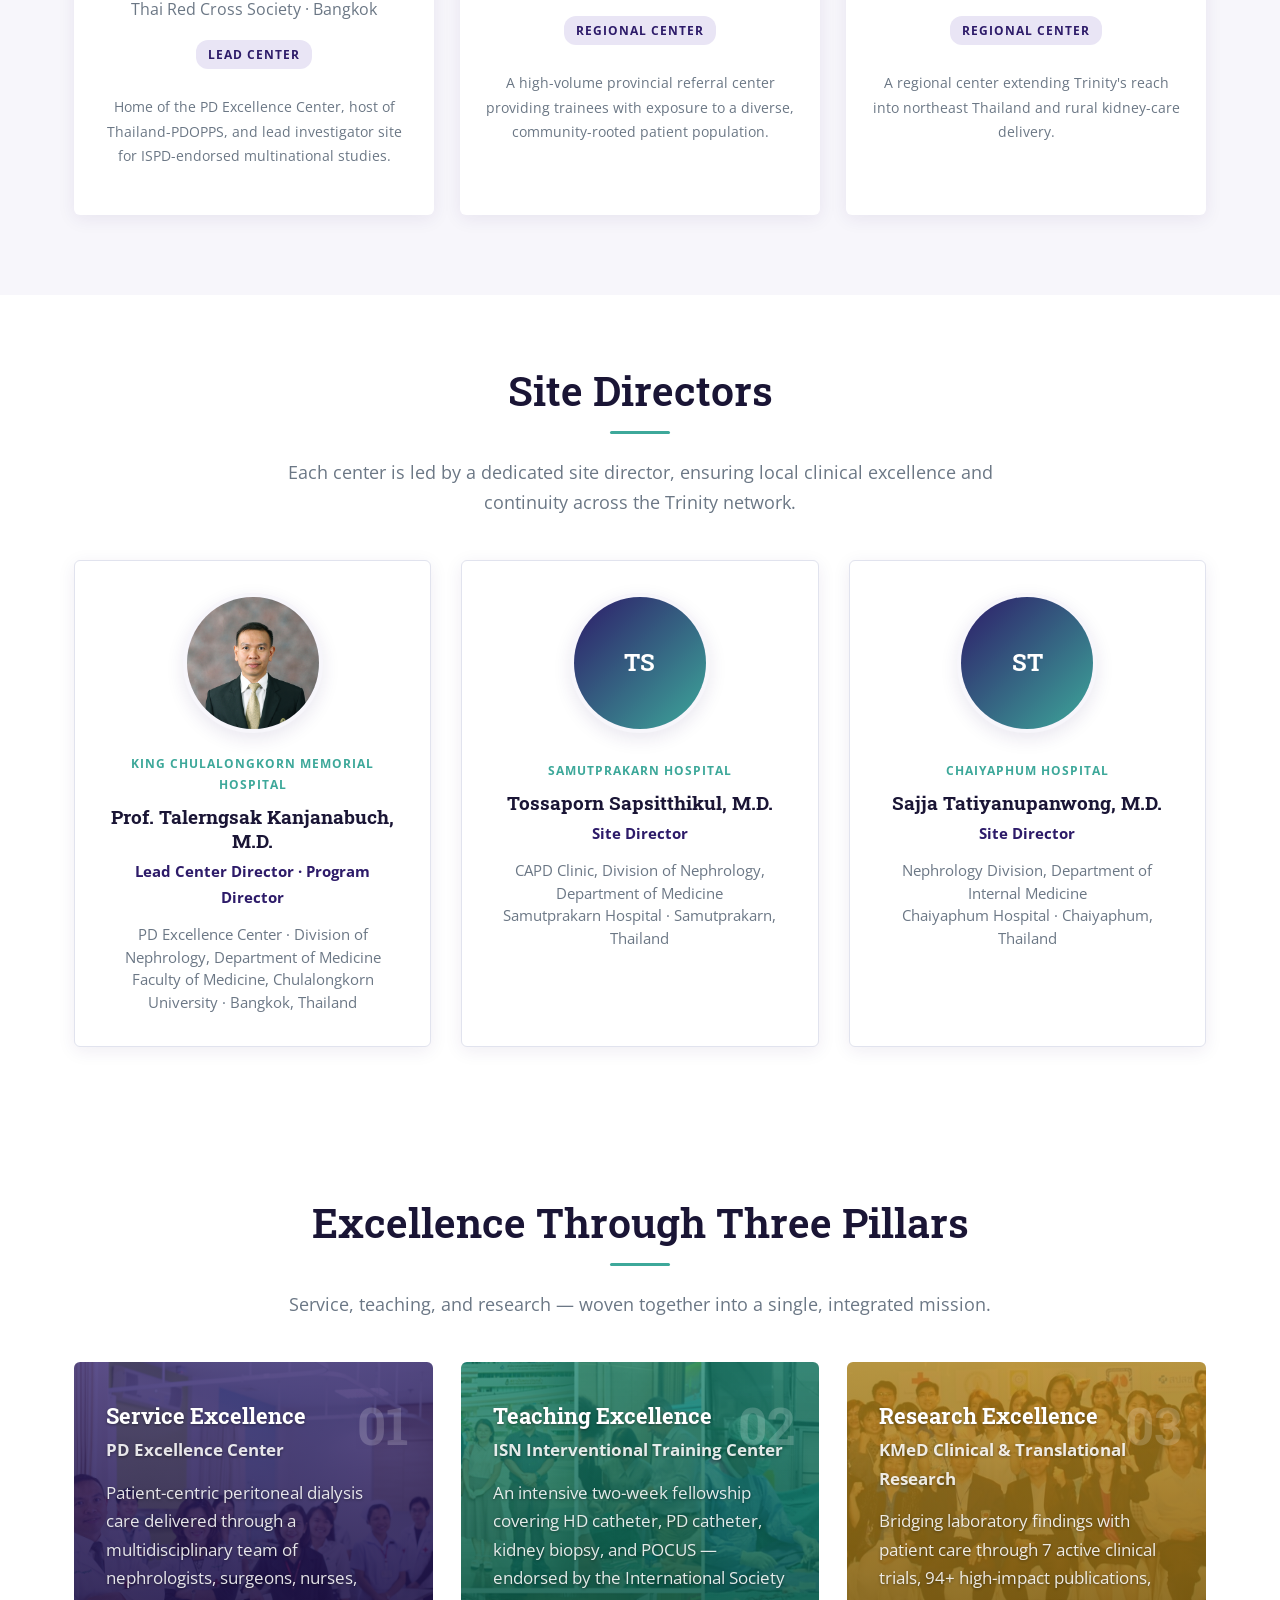
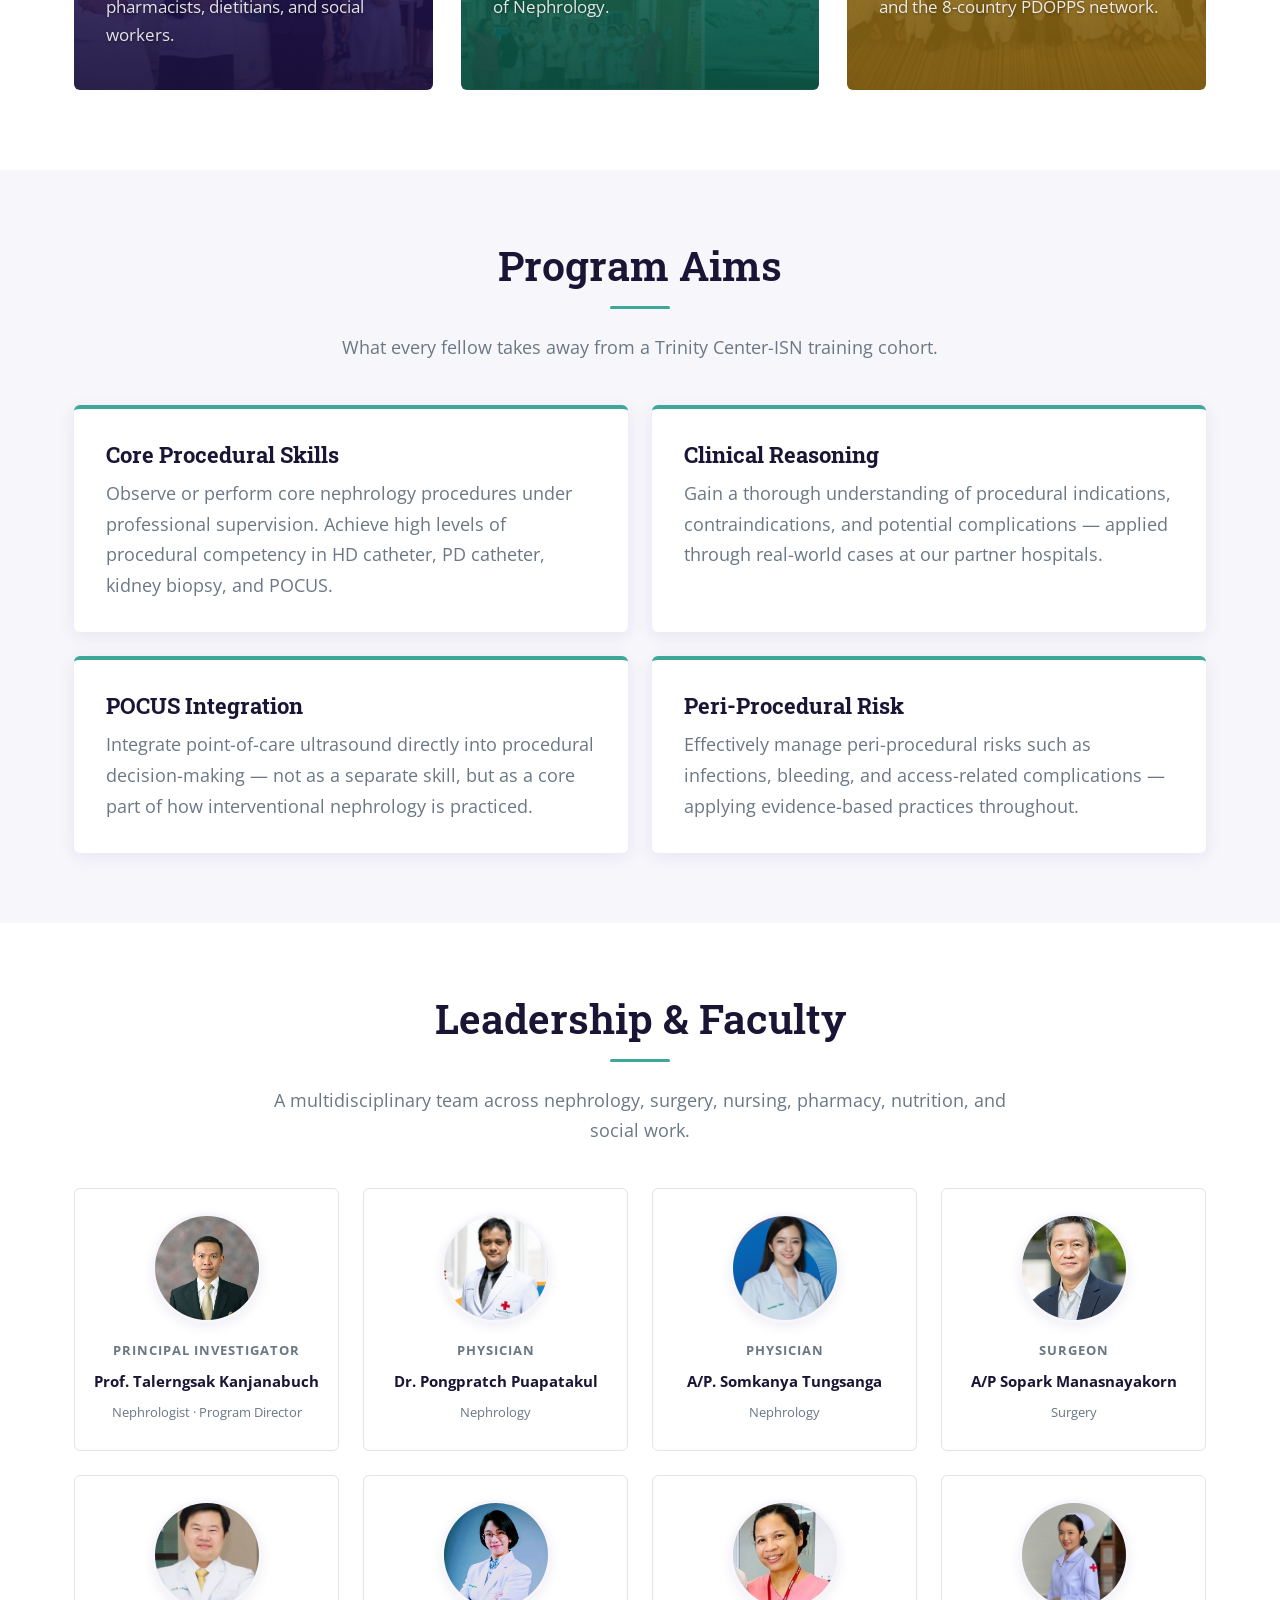
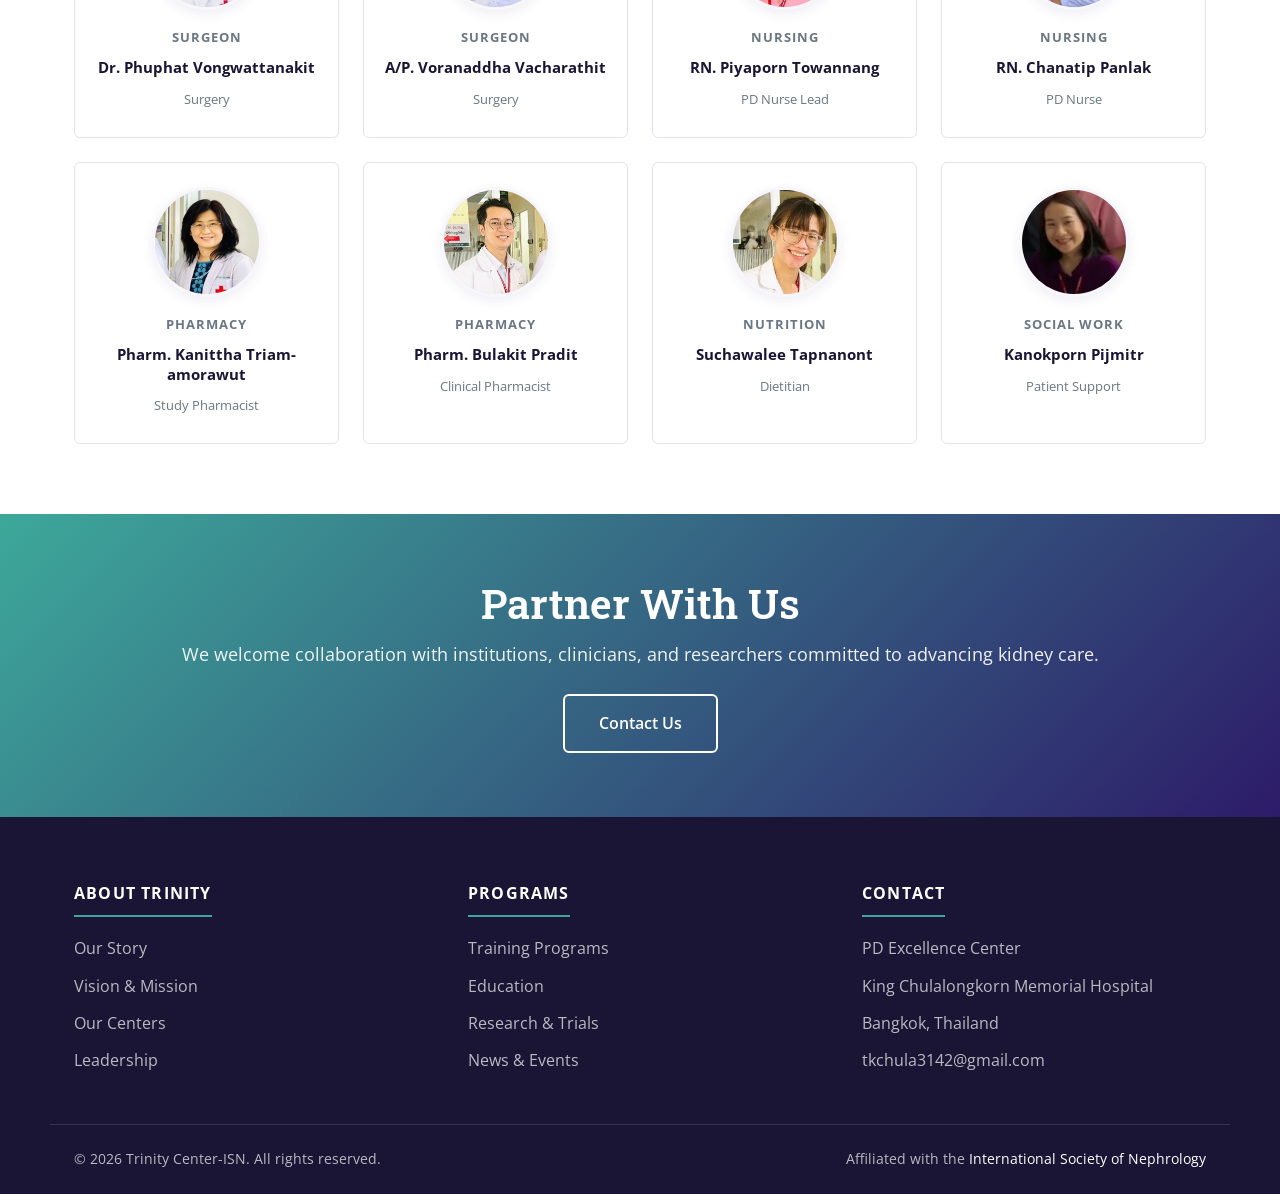
==== commit e1d96b7b: "Update about.html" ====
--- a/about.html
+++ b/about.html
@@ -114,21 +114,21 @@
       </div>
       <div class="director-card">
         <div class="director-photo">
+          <img src="assets/img/team/tossaporn.jpg" alt="Tossaporn Sapsitthikul, M.D." onerror="this.parentElement.innerHTML='<span class=&quot;photo-fallback&quot;>TS</span>'">
+        </div>
+        <span class="director-hospital">Samutprakarn Hospital</span>
+        <h3>Tossaporn Sapsitthikul, M.D.</h3>
+        <p class="director-role">Site Director</p>
+        <p class="director-affil">CAPD Clinic, Division of Nephrology, Department of Medicine<br>Samutprakarn Hospital · Samutprakarn, Thailand</p>
+      </div>
+      <div class="director-card">
+        <div class="director-photo">
           <img src="assets/img/team/sajja.jpg" alt="Sajja Tatiyanupanwong, M.D." onerror="this.parentElement.innerHTML='<span class=&quot;photo-fallback&quot;>ST</span>'">
         </div>
         <span class="director-hospital">Chaiyaphum Hospital</span>
         <h3>Sajja Tatiyanupanwong, M.D.</h3>
         <p class="director-role">Site Director</p>
         <p class="director-affil">Nephrology Division, Department of Internal Medicine<br>Chaiyaphum Hospital · Chaiyaphum, Thailand</p>
-      </div>
-      <div class="director-card">
-        <div class="director-photo">
-          <img src="assets/img/team/tossaporn.jpg" alt="Tossaporn Sapsitthikul, M.D." onerror="this.parentElement.innerHTML='<span class=&quot;photo-fallback&quot;>TS</span>'">
-        </div>
-        <span class="director-hospital">Samutprakarn Hospital</span>
-        <h3>Tossaporn Sapsitthikul, M.D.</h3>
-        <p class="director-role">Site Director</p>
-        <p class="director-affil">CAPD Clinic, Division of Nephrology, Department of Medicine<br>Samutprakarn Hospital · Samutprakarn, Thailand</p>
       </div>
     </div>
   </div>
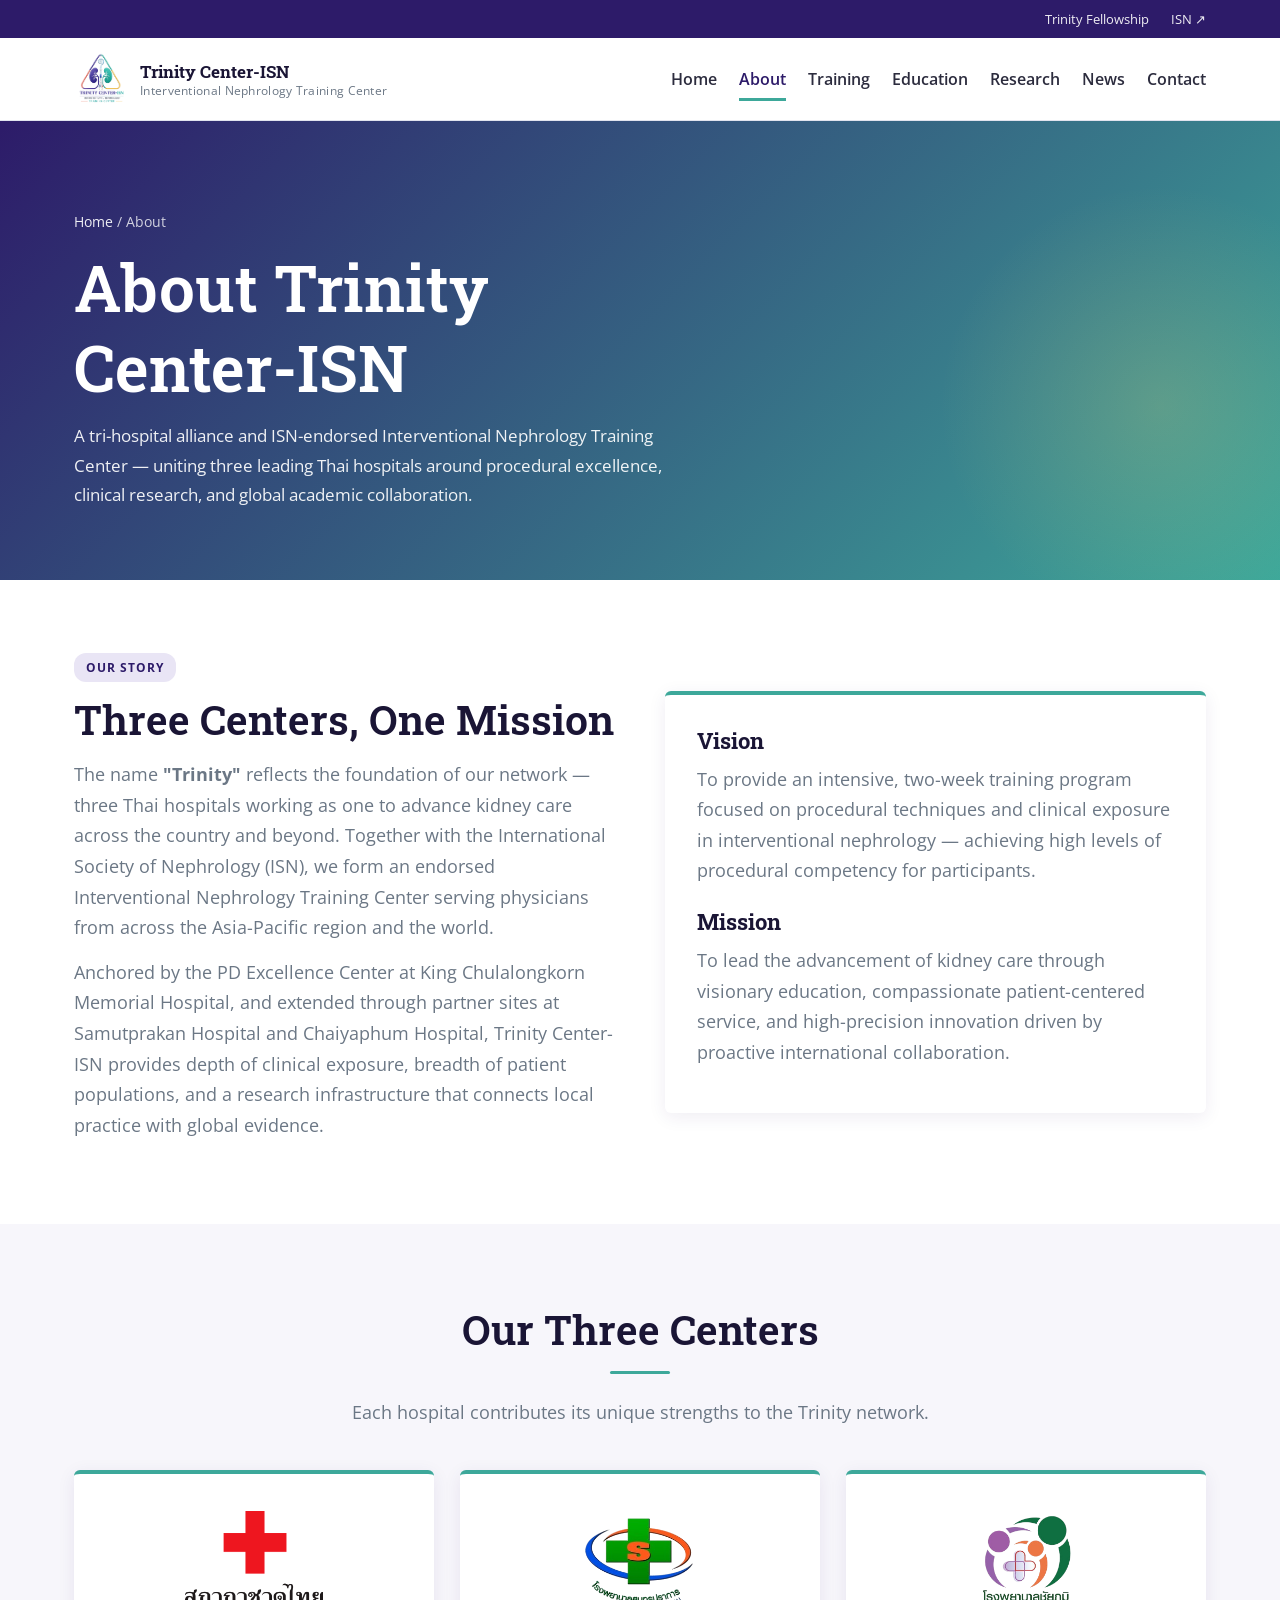
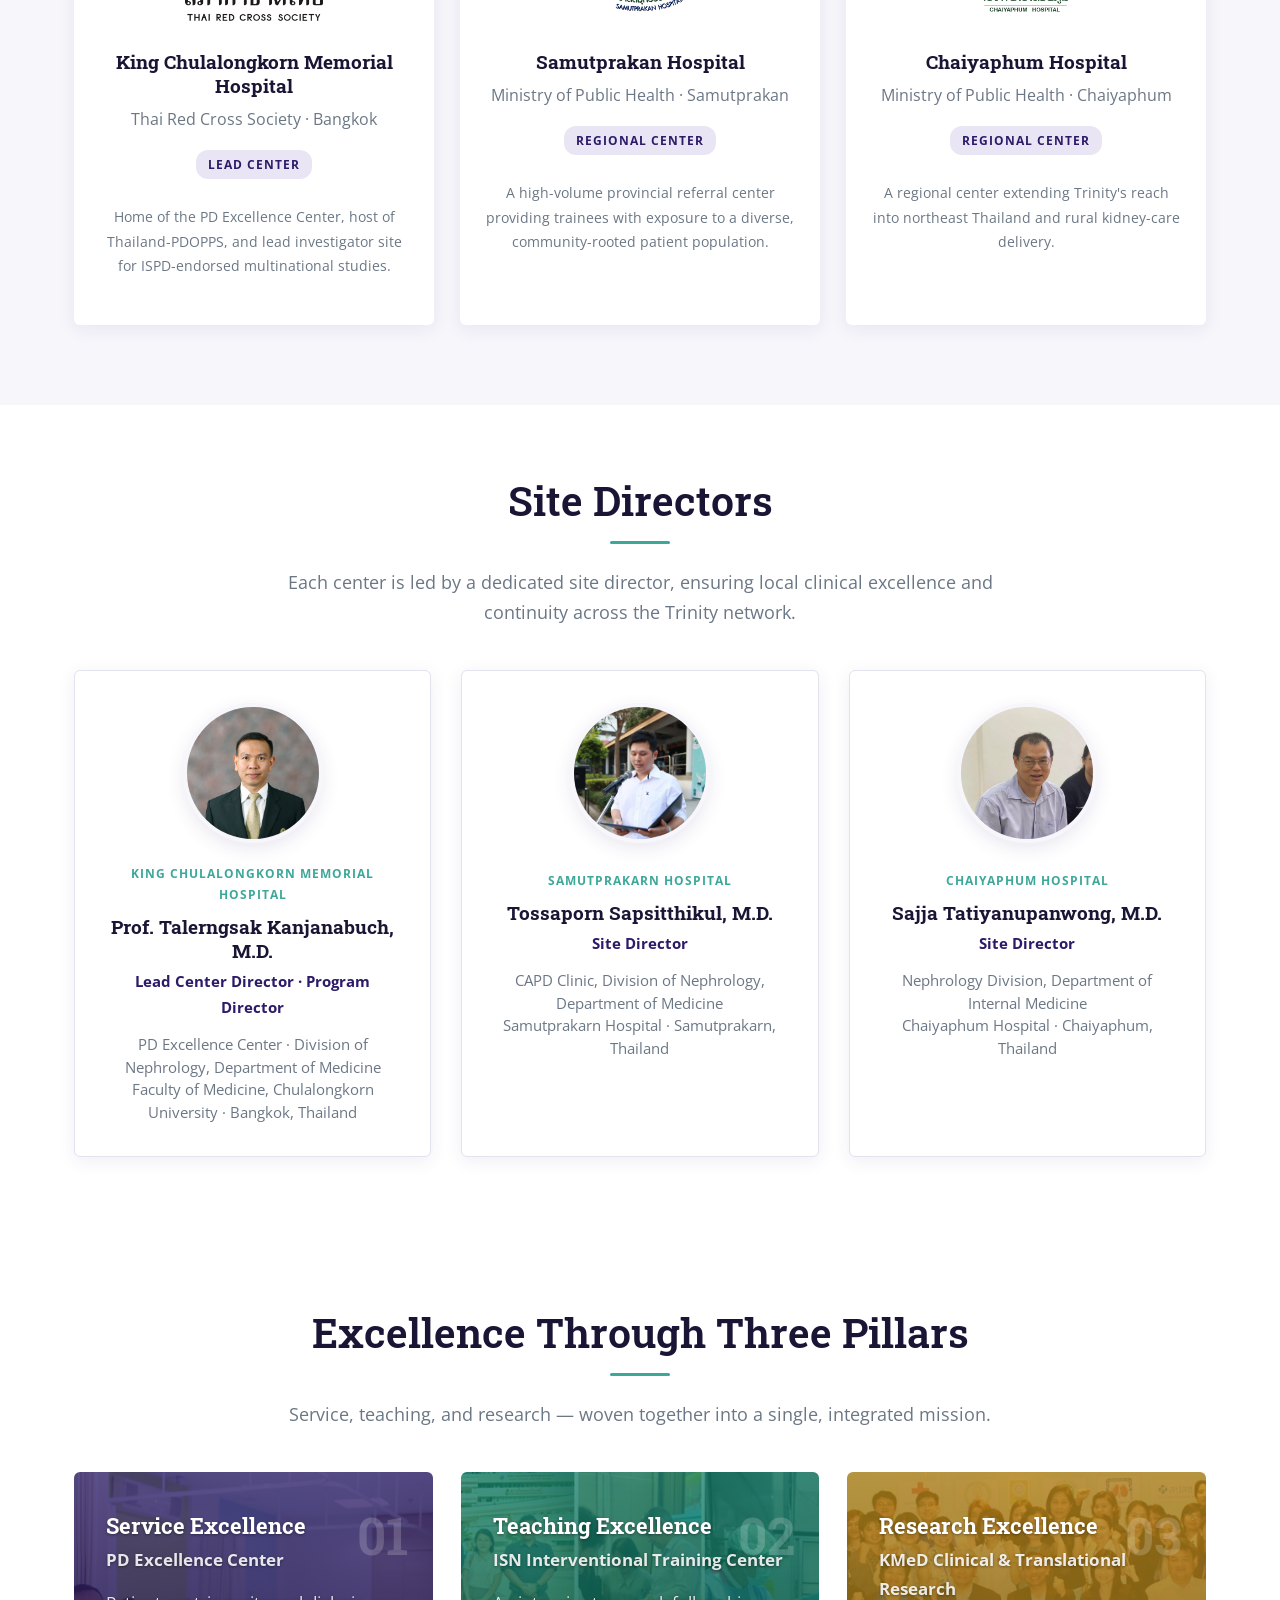
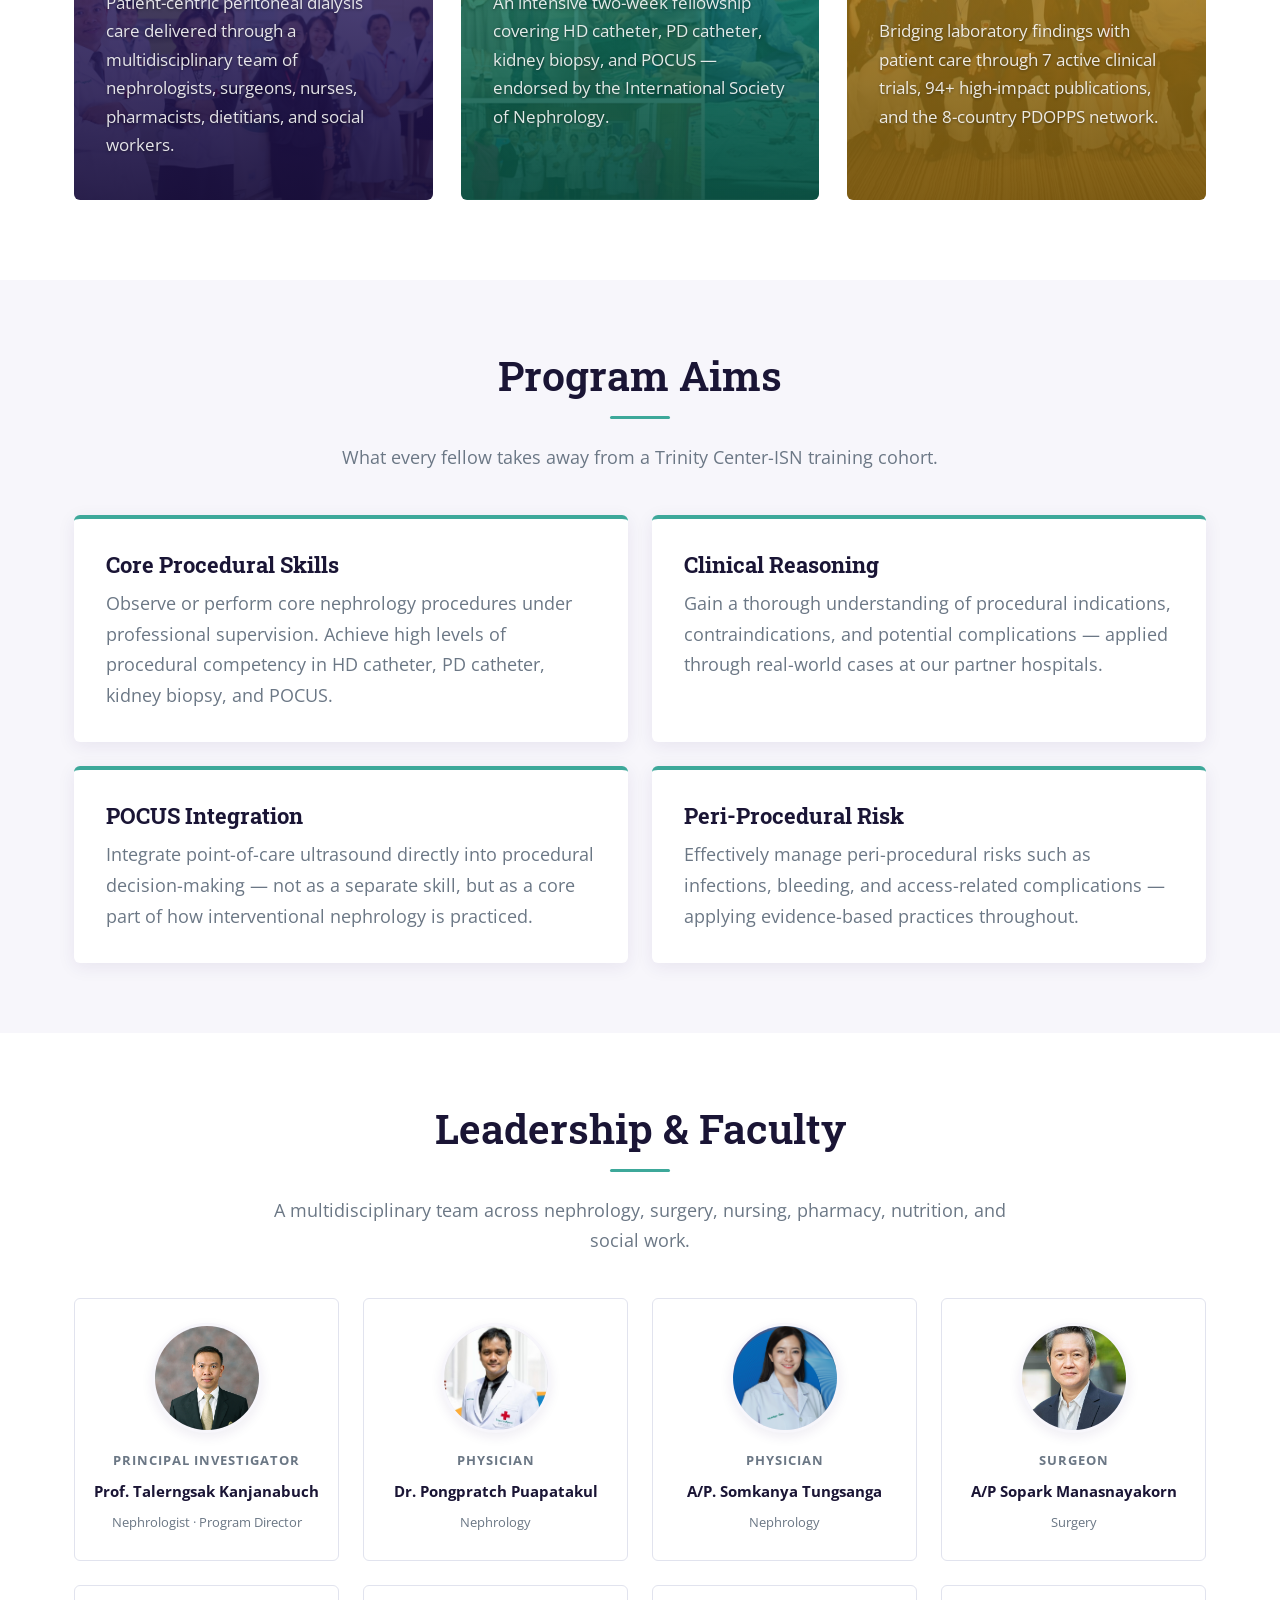
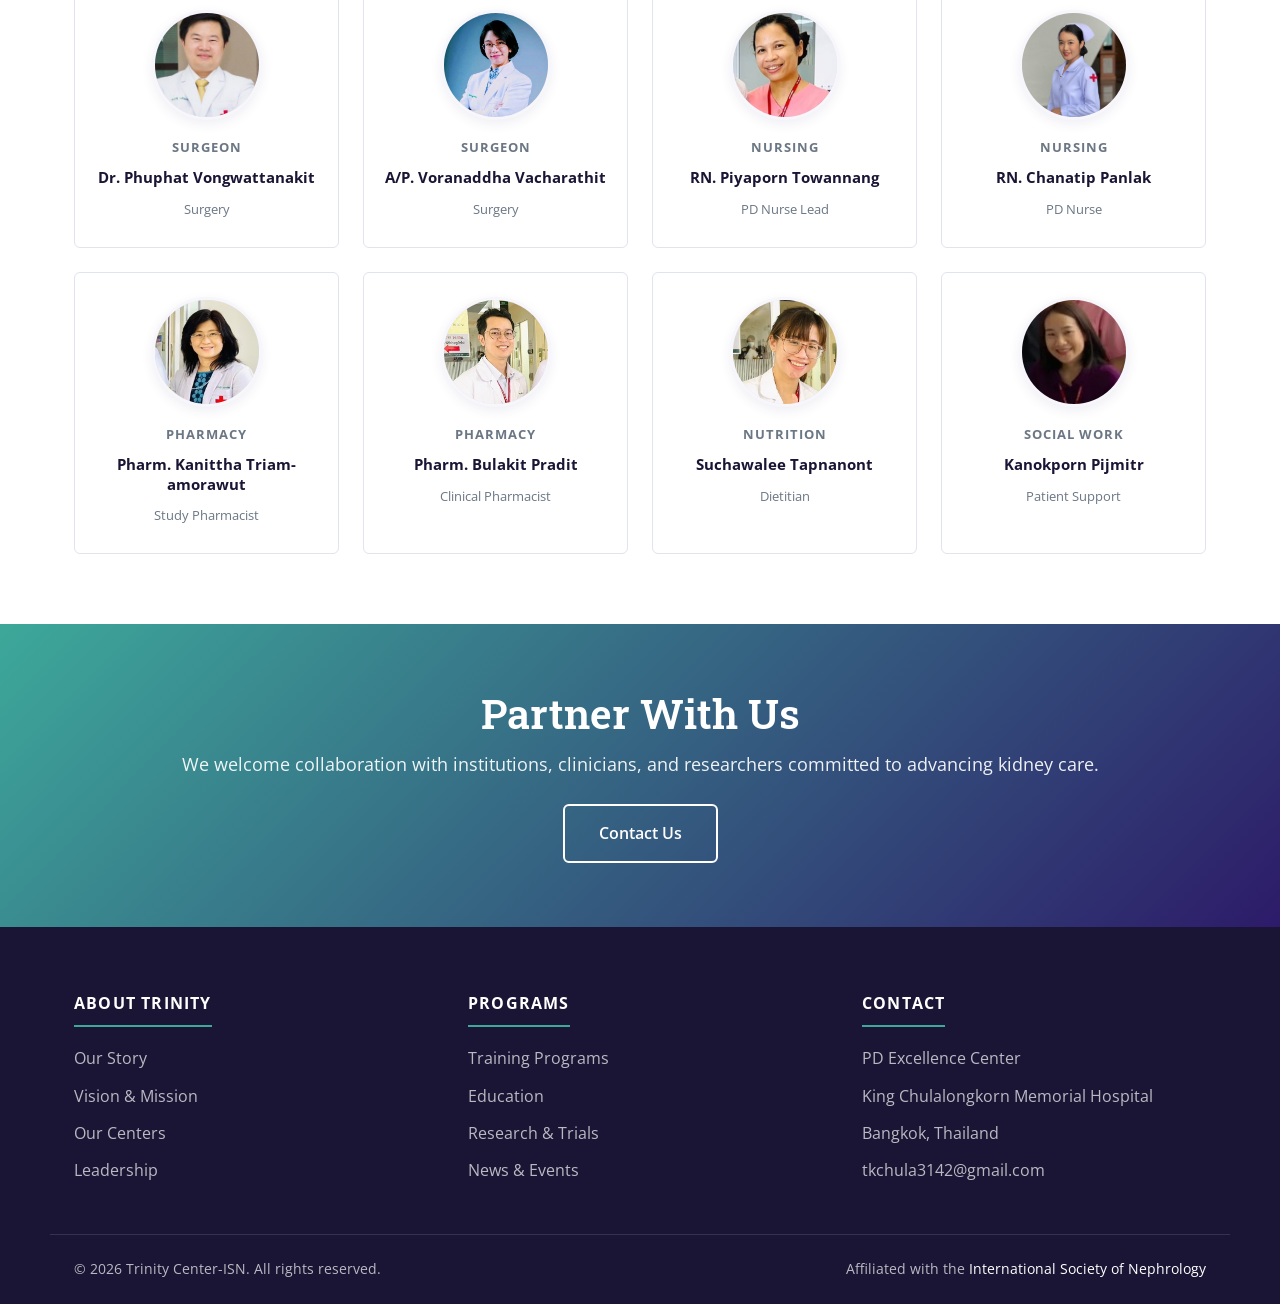
==== commit cde92e45: "เพิ่ม standee" ====
--- a/about.html
+++ b/about.html
@@ -43,11 +43,16 @@
   </div>
 </header>
 
-<section class="page-hero">
-  <div class="container">
-    <div class="crumbs"><a href="index.html">Home</a> / About</div>
-    <h1>About Trinity Center-ISN</h1>
-    <p>A tri-hospital alliance and ISN-endorsed Interventional Nephrology Training Center — uniting three leading Thai hospitals around procedural excellence, clinical research, and global academic collaboration.</p>
+<section class="page-hero page-hero-split">
+  <div class="container hero-split-inner">
+    <div class="hero-split-text">
+      <div class="crumbs"><a href="index.html">Home</a> / About</div>
+      <h1>About Trinity Center-ISN</h1>
+      <p>A tri-hospital alliance and ISN-endorsed Interventional Nephrology Training Center — uniting three leading Thai hospitals around procedural excellence, clinical research, and global academic collaboration.</p>
+    </div>
+    <div class="hero-split-image">
+      <img src="assets/img/physicians-standee.png" alt="Trinity Center-ISN Nephrology Physicians" onerror="this.style.display='none'">
+    </div>
   </div>
 </section>
 
--- a/assets/css/style.css
+++ b/assets/css/style.css
@@ -570,6 +570,51 @@
   color: #fff;
   padding: 70px 0 60px;
 }
+
+/* Page hero — split layout (text left, image right) */
+.page-hero-split {
+  padding-bottom: 0;
+  overflow: hidden;
+  position: relative;
+}
+.page-hero-split::after {
+  content: '';
+  position: absolute;
+  top: 10%; right: -120px;
+  width: 480px; height: 480px;
+  background: radial-gradient(circle, rgba(255, 214, 107, 0.18), transparent 65%);
+  border-radius: 50%;
+  pointer-events: none;
+  z-index: 0;
+}
+.hero-split-inner {
+  display: grid;
+  grid-template-columns: 1.2fr 1fr;
+  gap: 40px;
+  align-items: end;
+  position: relative;
+  z-index: 1;
+}
+.hero-split-text { padding: 20px 0 70px; }
+.hero-split-image {
+  display: flex;
+  justify-content: center;
+  align-items: flex-end;
+}
+.hero-split-image img {
+  max-width: 100%;
+  max-height: 480px;
+  width: auto;
+  height: auto;
+  display: block;
+  filter: drop-shadow(0 18px 40px rgba(0, 0, 0, 0.35));
+}
+
+@media (max-width: 900px) {
+  .hero-split-inner { grid-template-columns: 1fr; gap: 0; }
+  .hero-split-text { padding-bottom: 30px; }
+  .hero-split-image img { max-height: 360px; }
+}
 .page-hero h1 { color: #fff; max-width: 820px; }
 .page-hero p { color: rgba(255,255,255,0.92); margin-top: 14px; max-width: 720px; font-size: 1.08rem; }
 .crumbs { font-size: 0.85rem; color: rgba(255,255,255,0.78); margin-bottom: 14px; }
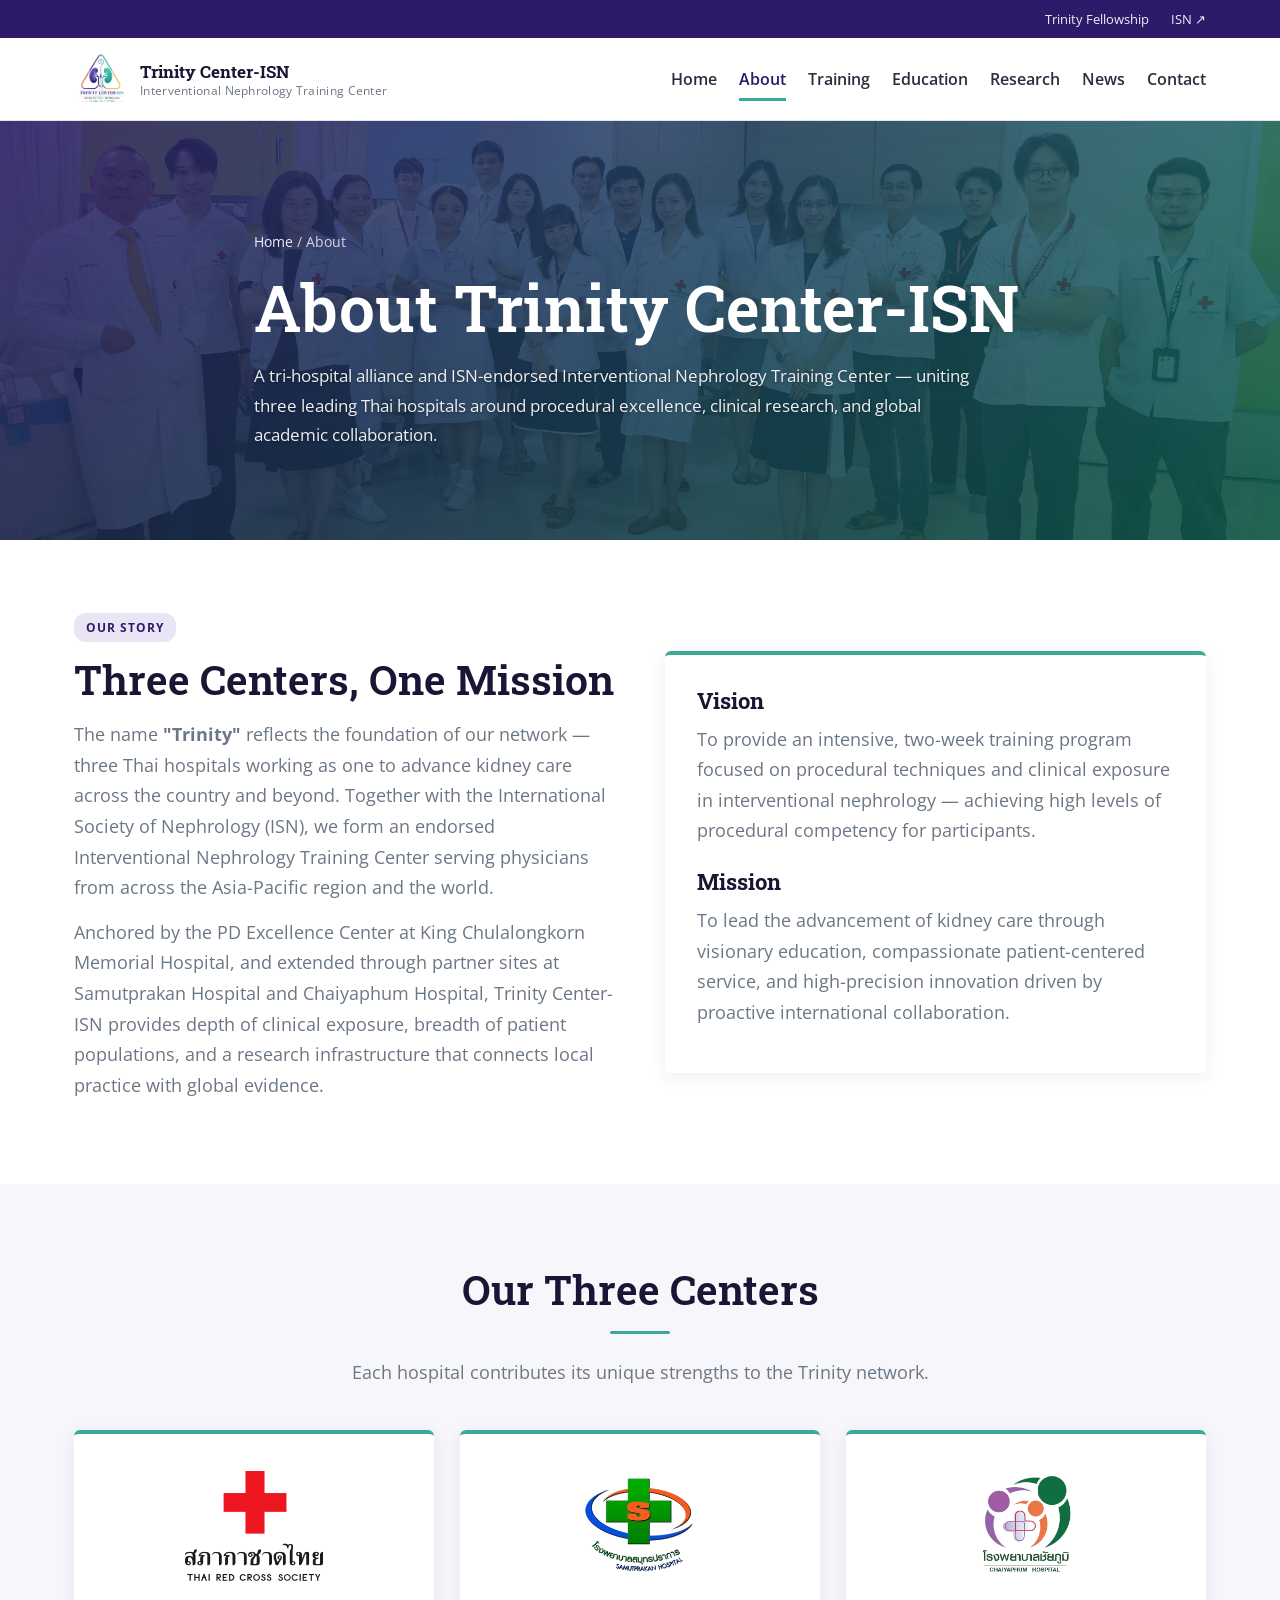
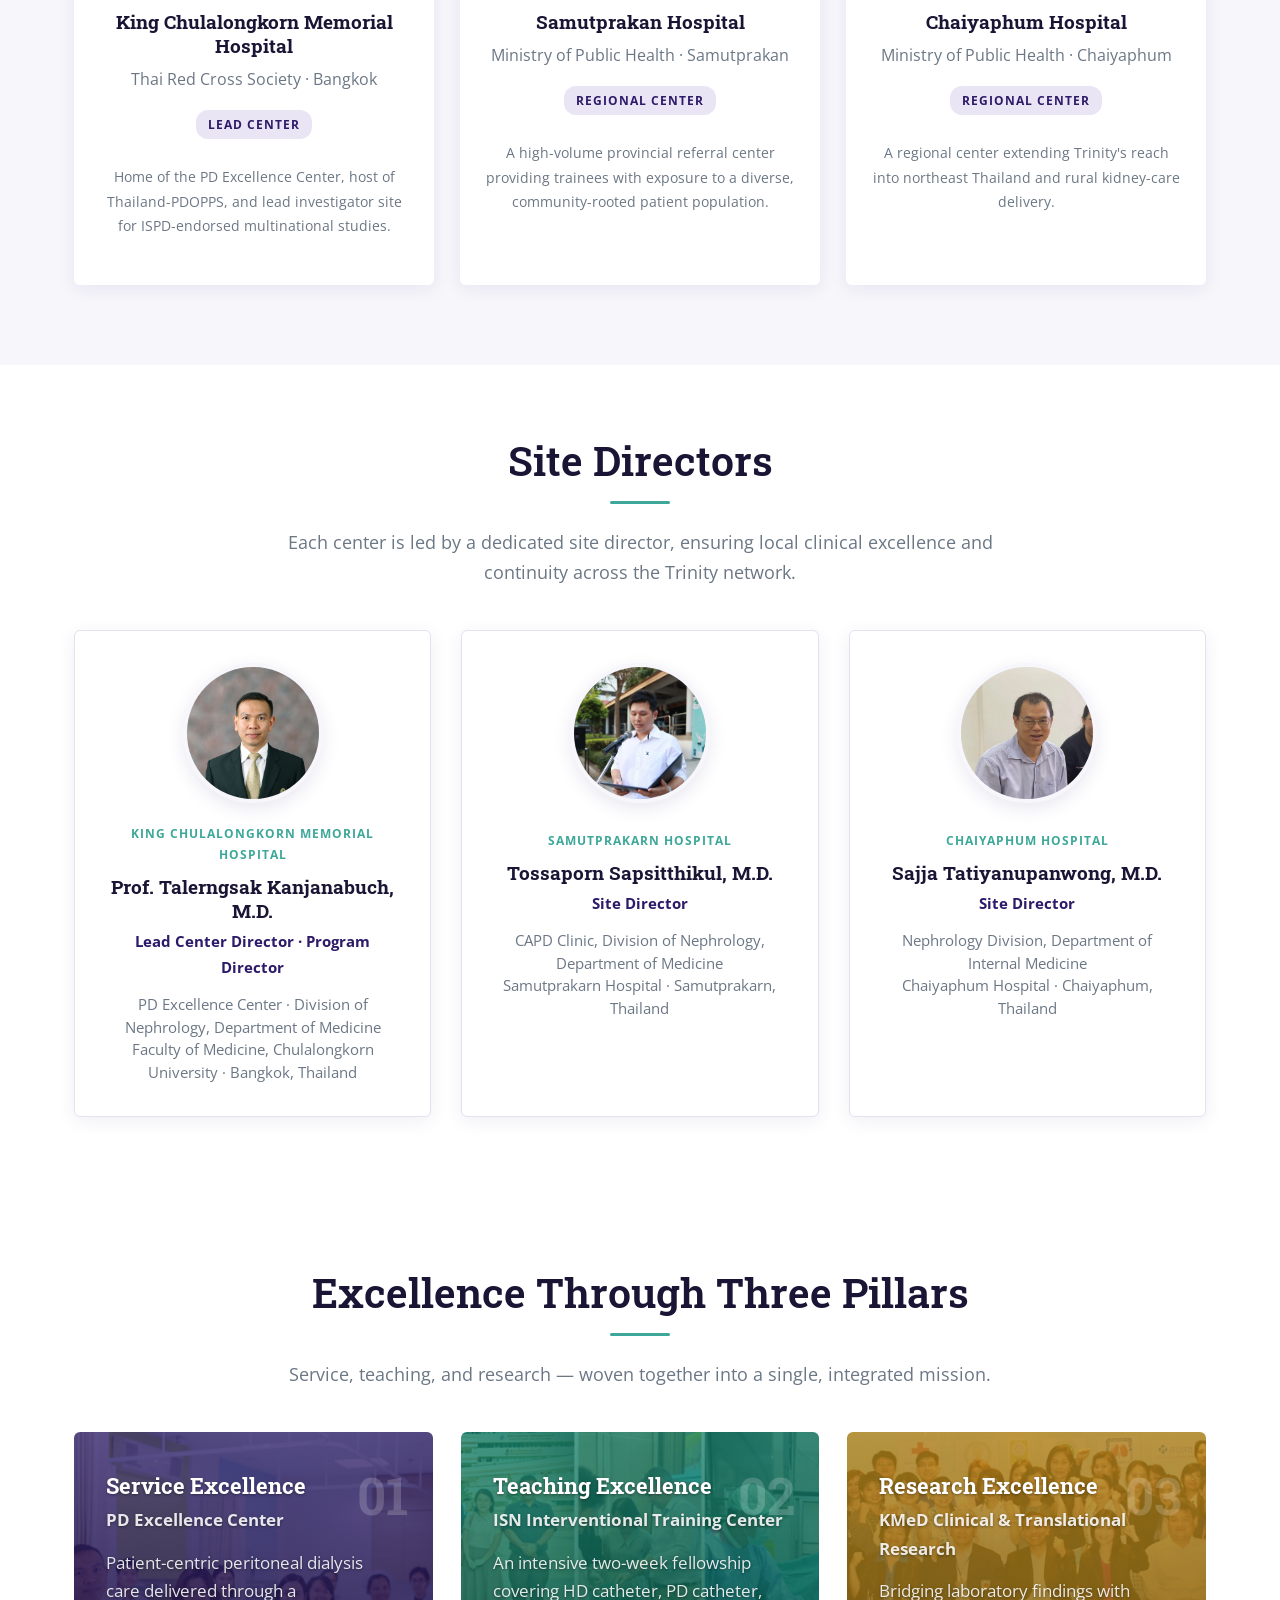
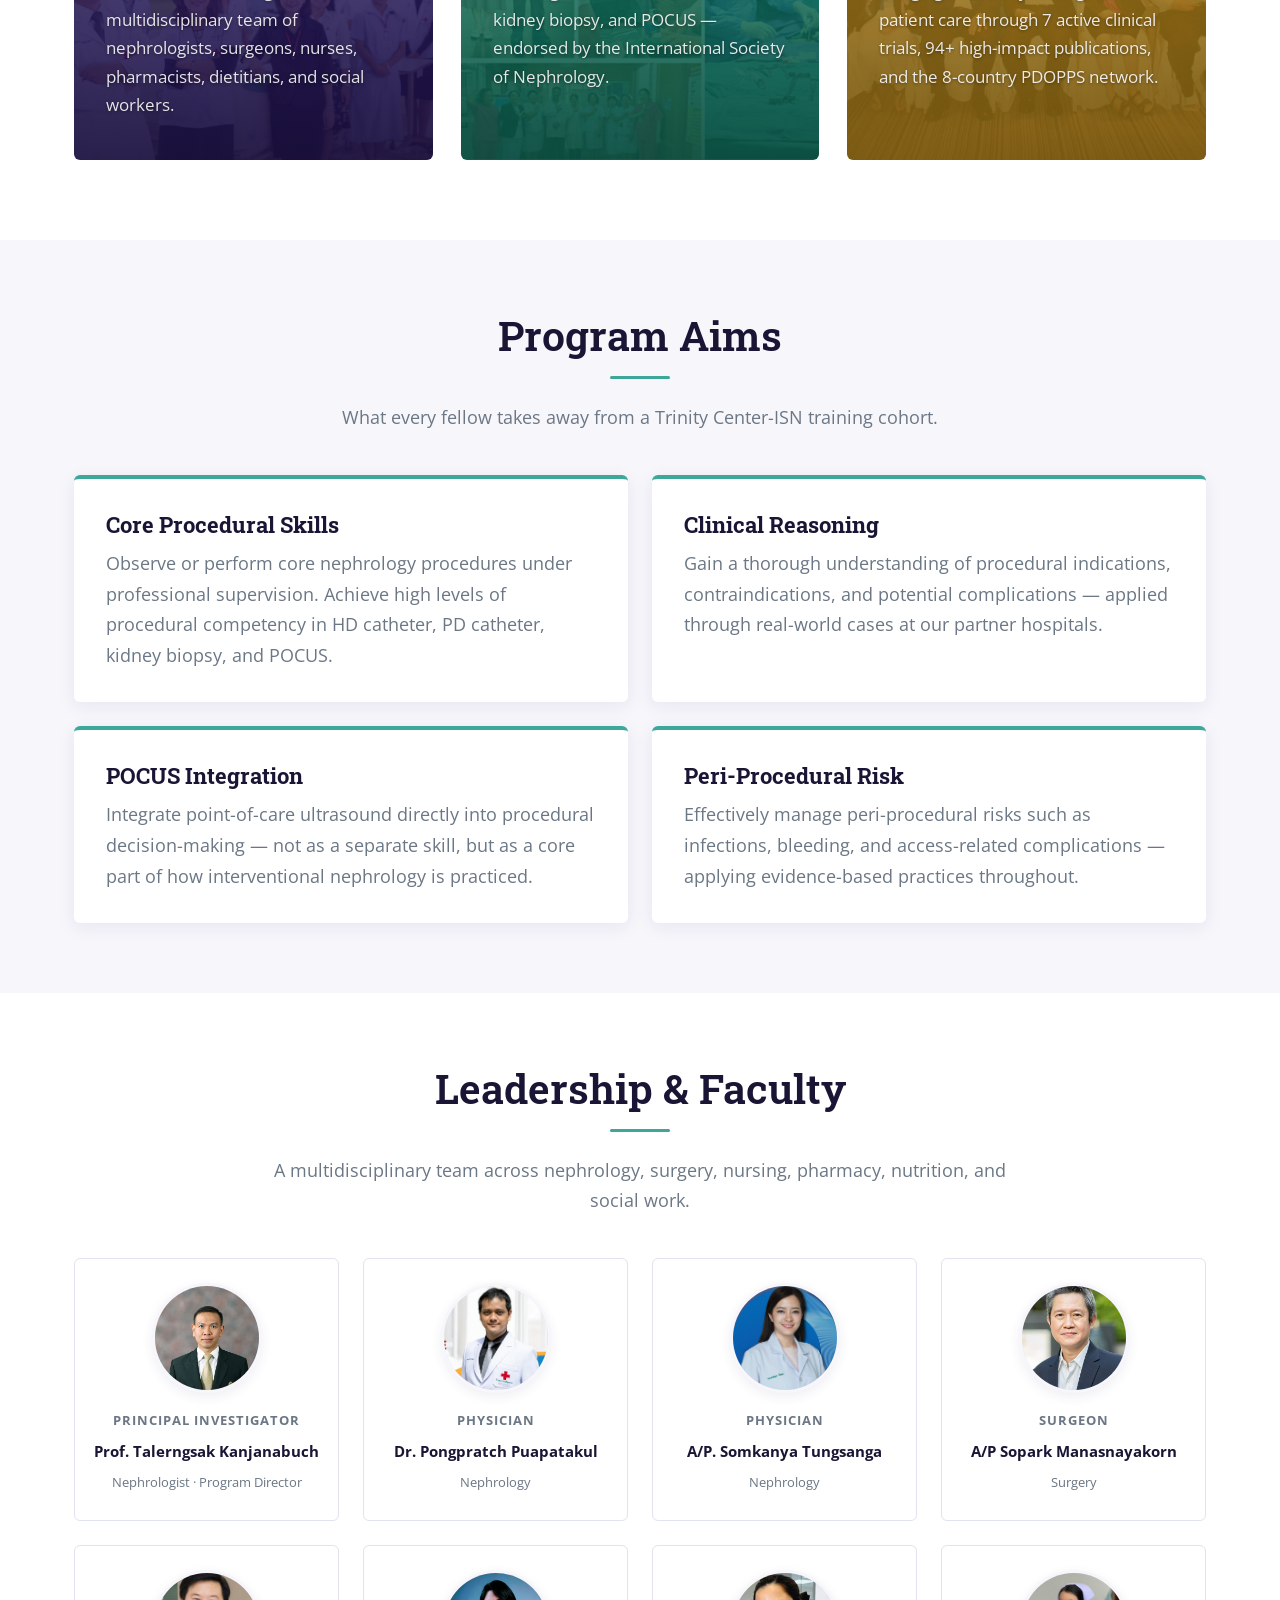
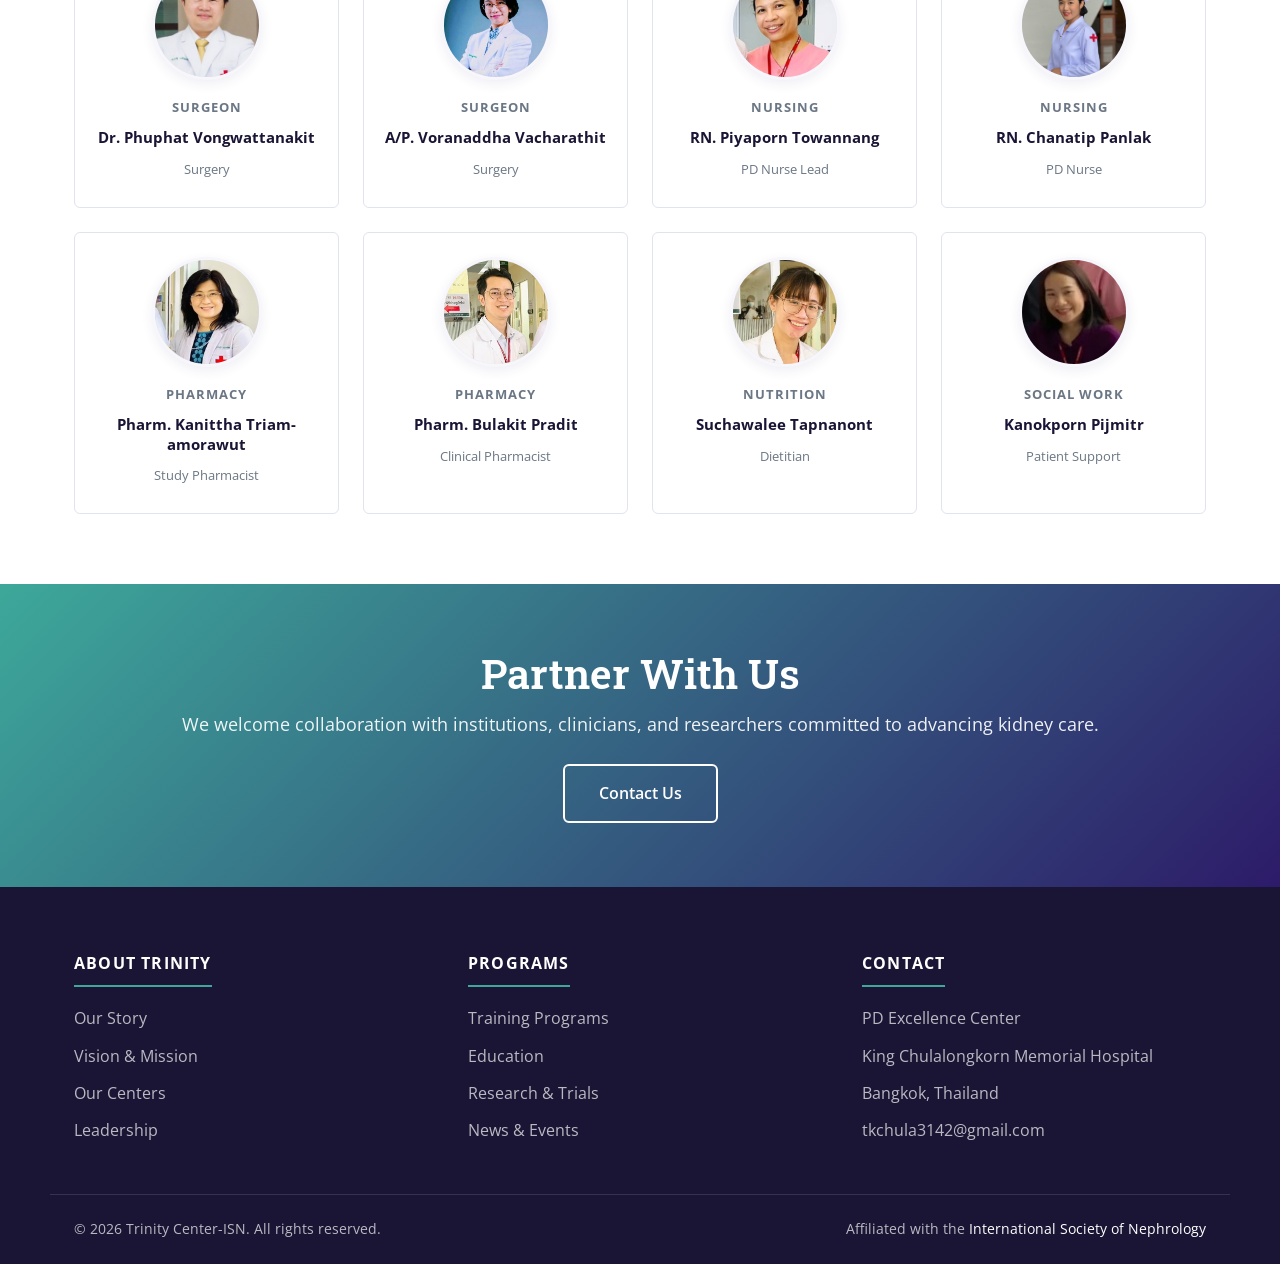
==== commit 9fa246f8: "team pic" ====
--- a/about.html
+++ b/about.html
@@ -43,16 +43,11 @@
   </div>
 </header>
 
-<section class="page-hero page-hero-split">
-  <div class="container hero-split-inner">
-    <div class="hero-split-text">
-      <div class="crumbs"><a href="index.html">Home</a> / About</div>
-      <h1>About Trinity Center-ISN</h1>
-      <p>A tri-hospital alliance and ISN-endorsed Interventional Nephrology Training Center — uniting three leading Thai hospitals around procedural excellence, clinical research, and global academic collaboration.</p>
-    </div>
-    <div class="hero-split-image">
-      <img src="assets/img/physicians-standee.png" alt="Trinity Center-ISN Nephrology Physicians" onerror="this.style.display='none'">
-    </div>
+<section class="page-hero page-hero-bg">
+  <div class="container hero-bg-inner">
+    <div class="crumbs"><a href="index.html">Home</a> / About</div>
+    <h1>About Trinity Center-ISN</h1>
+    <p>A tri-hospital alliance and ISN-endorsed Interventional Nephrology Training Center — uniting three leading Thai hospitals around procedural excellence, clinical research, and global academic collaboration.</p>
   </div>
 </section>
 
--- a/assets/css/style.css
+++ b/assets/css/style.css
@@ -571,6 +571,36 @@
   padding: 70px 0 60px;
 }
 
+/* Page hero — background image hero */
+.page-hero-bg {
+  position: relative;
+  padding: 110px 0 90px;
+  background:
+    linear-gradient(135deg, rgba(45, 27, 105, 0.85) 0%, rgba(15, 124, 102, 0.78) 100%),
+    url('../img/about-hero.jpg') center/cover no-repeat,
+    linear-gradient(135deg, var(--primary), var(--accent));
+  overflow: hidden;
+}
+.page-hero-bg::before {
+  content: '';
+  position: absolute;
+  inset: 0;
+  background: linear-gradient(to bottom, rgba(0,0,0,0.05) 0%, rgba(0,0,0,0.25) 100%);
+  pointer-events: none;
+}
+.hero-bg-inner {
+  position: relative;
+  z-index: 1;
+  max-width: 820px;
+}
+.hero-bg-inner h1 { color: #fff; }
+.hero-bg-inner p {
+  color: rgba(255, 255, 255, 0.95);
+  font-size: 1.18rem;
+  margin-top: 14px;
+  text-shadow: 0 1px 3px rgba(0, 0, 0, 0.3);
+}
+
 /* Page hero — split layout (text left, image right) */
 .page-hero-split {
   padding-bottom: 0;
@@ -600,14 +630,15 @@
   display: flex;
   justify-content: center;
   align-items: flex-end;
+  position: relative;
 }
 .hero-split-image img {
   max-width: 100%;
-  max-height: 480px;
+  max-height: 420px;
   width: auto;
   height: auto;
   display: block;
-  filter: drop-shadow(0 18px 40px rgba(0, 0, 0, 0.35));
+  filter: drop-shadow(0 12px 26px rgba(0, 0, 0, 0.32));
 }
 
 @media (max-width: 900px) {
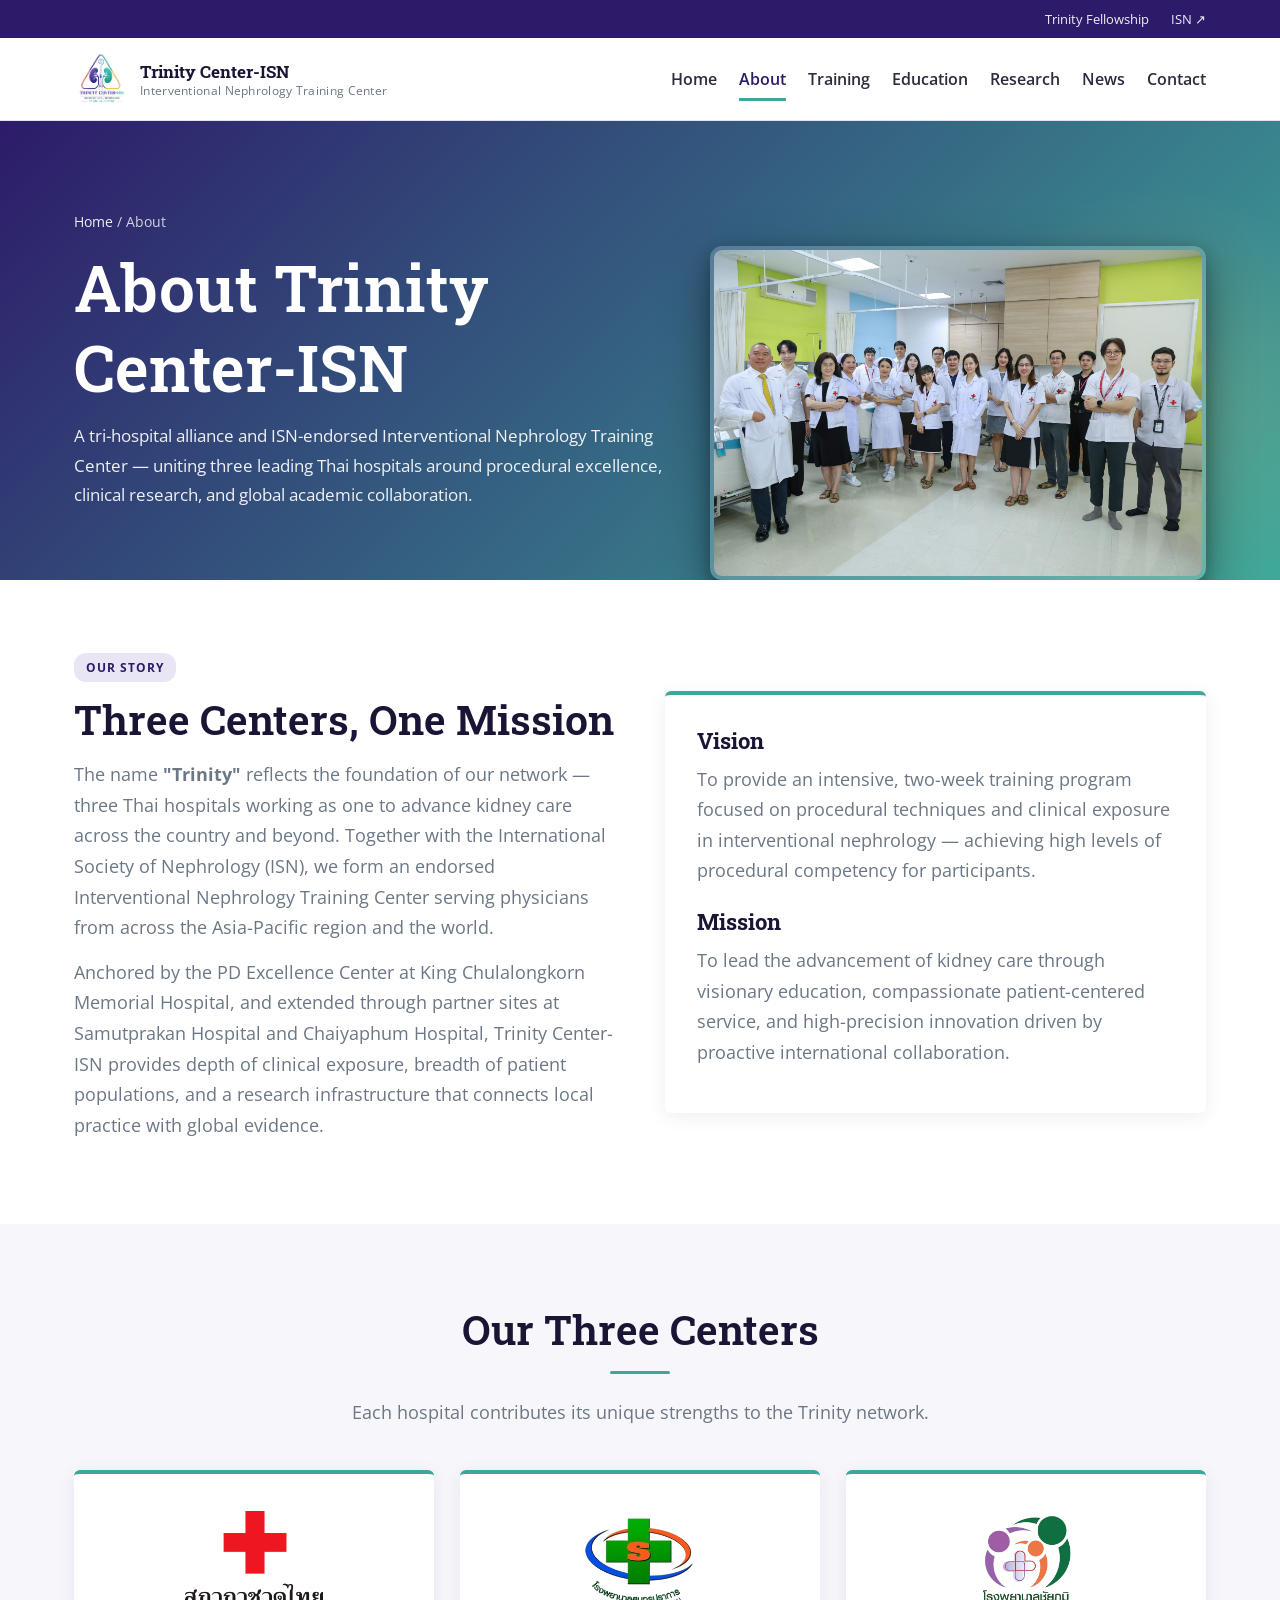
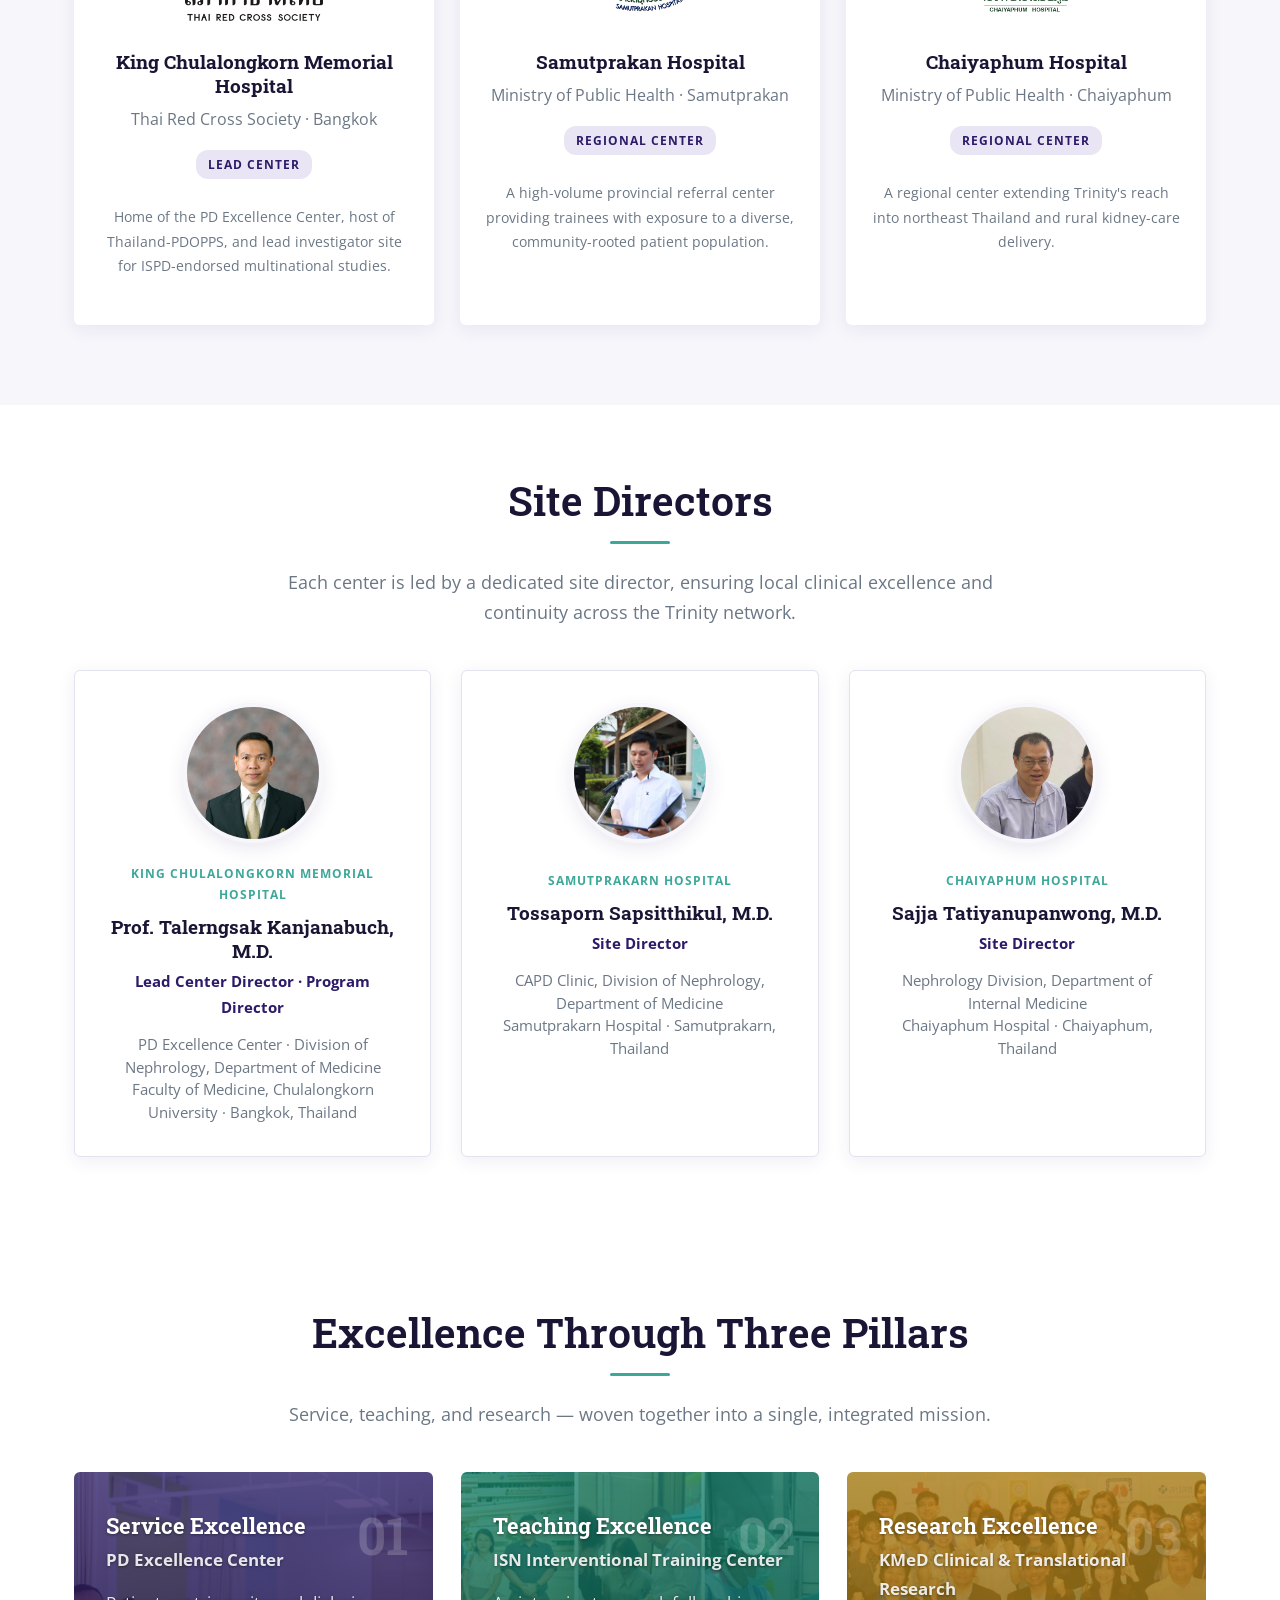
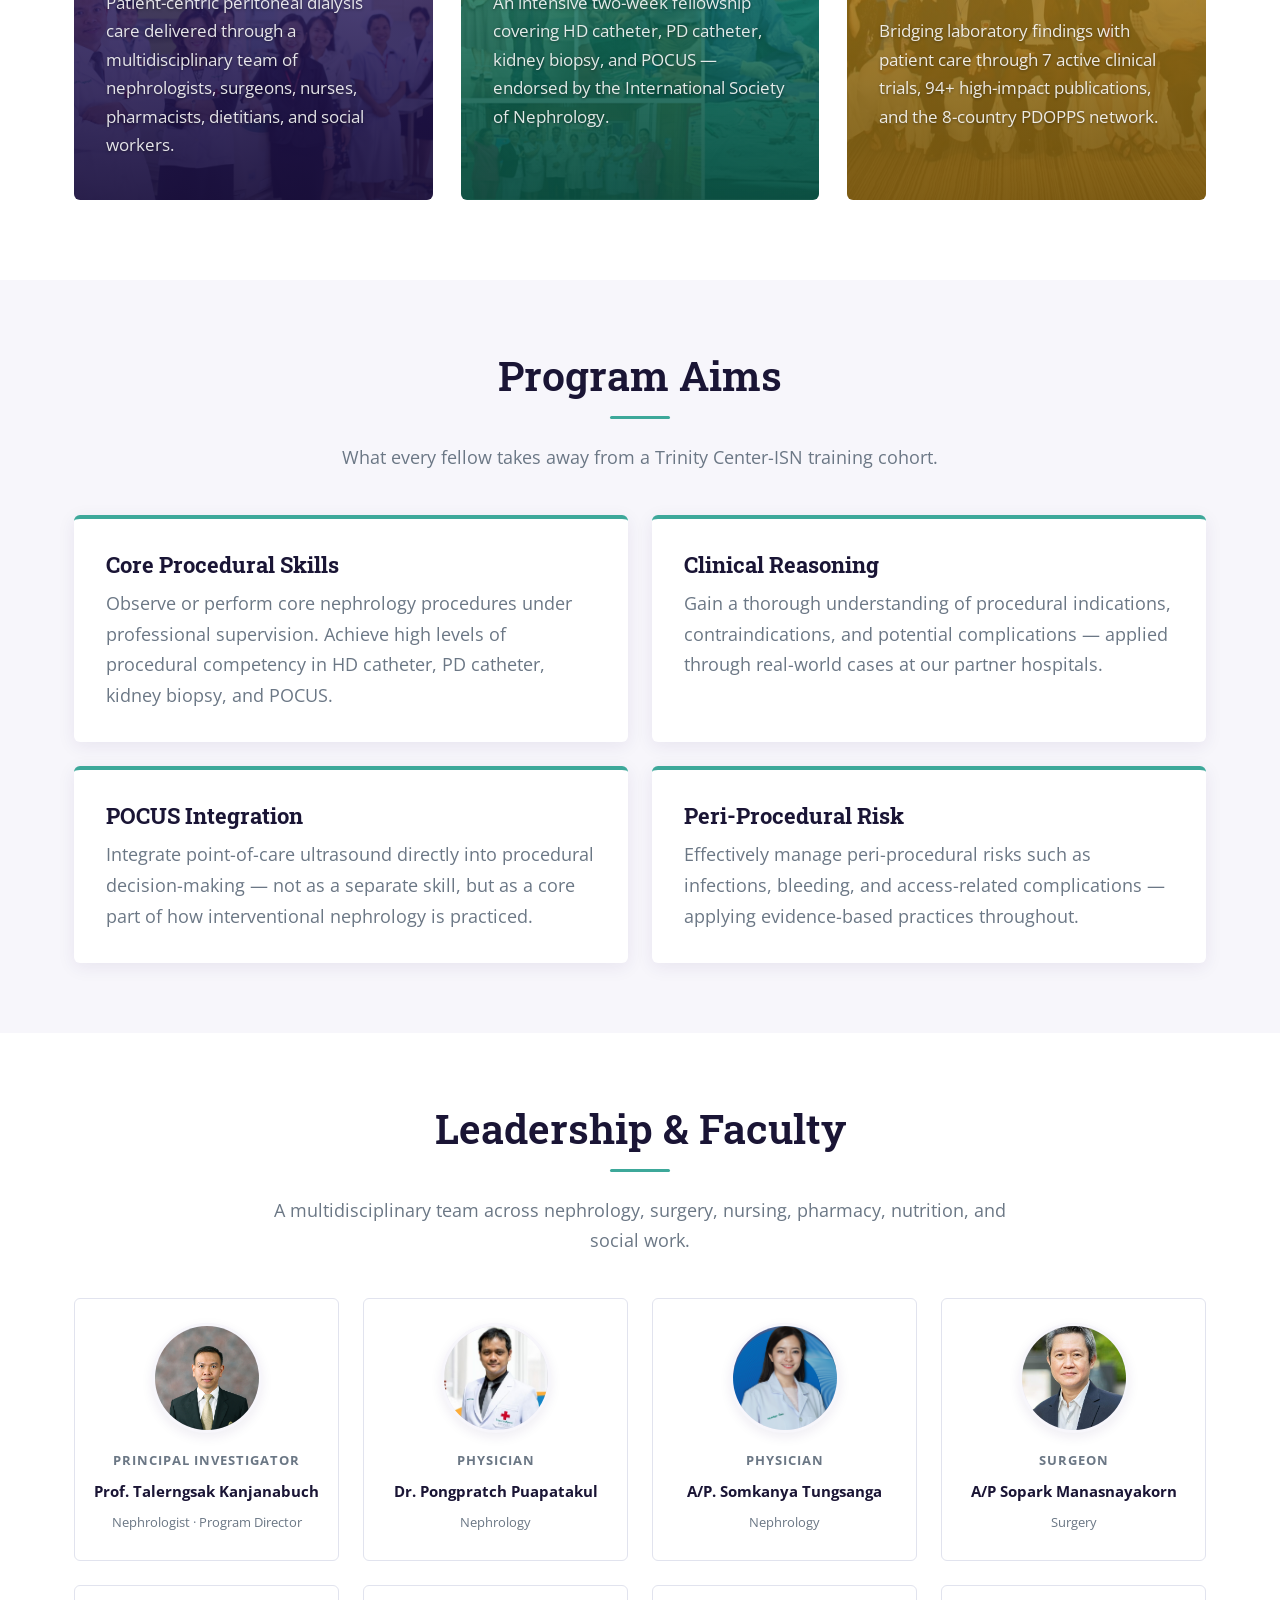
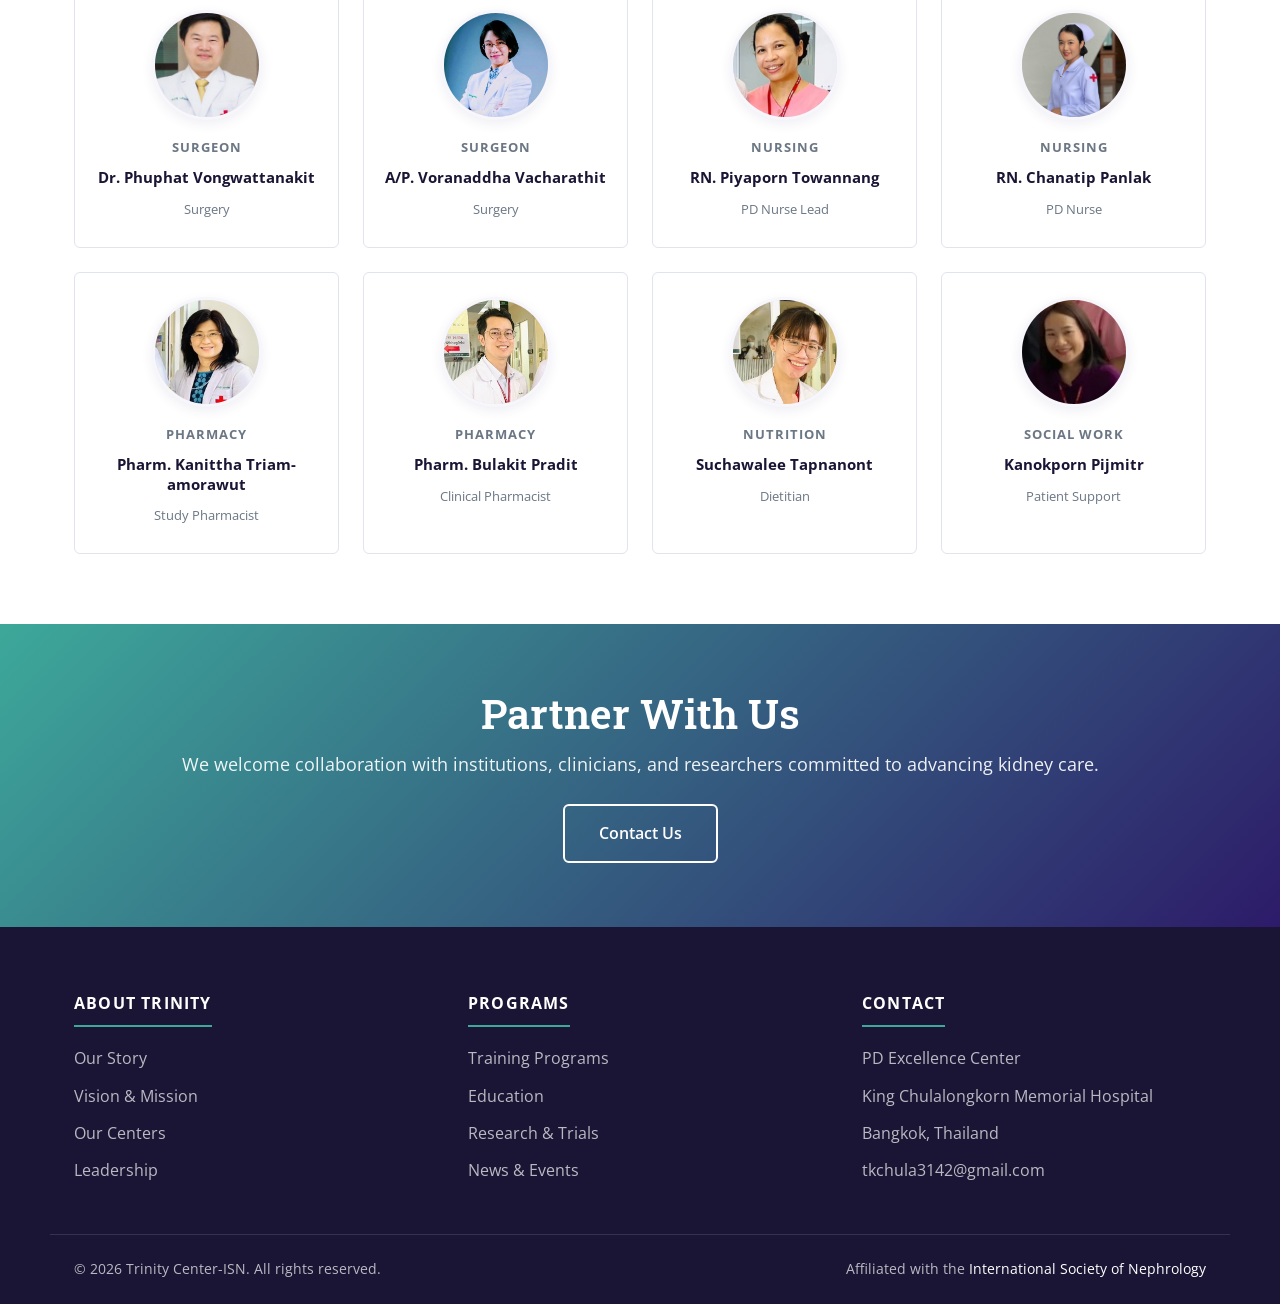
==== commit 4a3b26c9: "Updated about" ====
--- a/about.html
+++ b/about.html
@@ -43,11 +43,16 @@
   </div>
 </header>
 
-<section class="page-hero page-hero-bg">
-  <div class="container hero-bg-inner">
-    <div class="crumbs"><a href="index.html">Home</a> / About</div>
-    <h1>About Trinity Center-ISN</h1>
-    <p>A tri-hospital alliance and ISN-endorsed Interventional Nephrology Training Center — uniting three leading Thai hospitals around procedural excellence, clinical research, and global academic collaboration.</p>
+<section class="page-hero page-hero-split">
+  <div class="container hero-split-inner">
+    <div class="hero-split-text">
+      <div class="crumbs"><a href="index.html">Home</a> / About</div>
+      <h1>About Trinity Center-ISN</h1>
+      <p>A tri-hospital alliance and ISN-endorsed Interventional Nephrology Training Center — uniting three leading Thai hospitals around procedural excellence, clinical research, and global academic collaboration.</p>
+    </div>
+    <div class="hero-split-image hero-split-image-landscape">
+      <img src="assets/img/team-hero.jpg" alt="Trinity Center-ISN Multidisciplinary Team" onerror="this.style.display='none'">
+    </div>
   </div>
 </section>
 
--- a/assets/css/style.css
+++ b/assets/css/style.css
@@ -641,6 +641,23 @@
   filter: drop-shadow(0 12px 26px rgba(0, 0, 0, 0.32));
 }
 
+/* Landscape team photo in split layout — rounded card style */
+.hero-split-image-landscape {
+  align-items: center;
+}
+.hero-split-image-landscape img {
+  width: 100%;
+  max-width: 100%;
+  max-height: none;
+  height: auto;
+  border-radius: 12px;
+  border: 4px solid rgba(255, 255, 255, 0.18);
+  box-shadow:
+    0 18px 50px rgba(0, 0, 0, 0.4),
+    0 6px 16px rgba(0, 0, 0, 0.25);
+  filter: none;
+}
+
 @media (max-width: 900px) {
   .hero-split-inner { grid-template-columns: 1fr; gap: 0; }
   .hero-split-text { padding-bottom: 30px; }
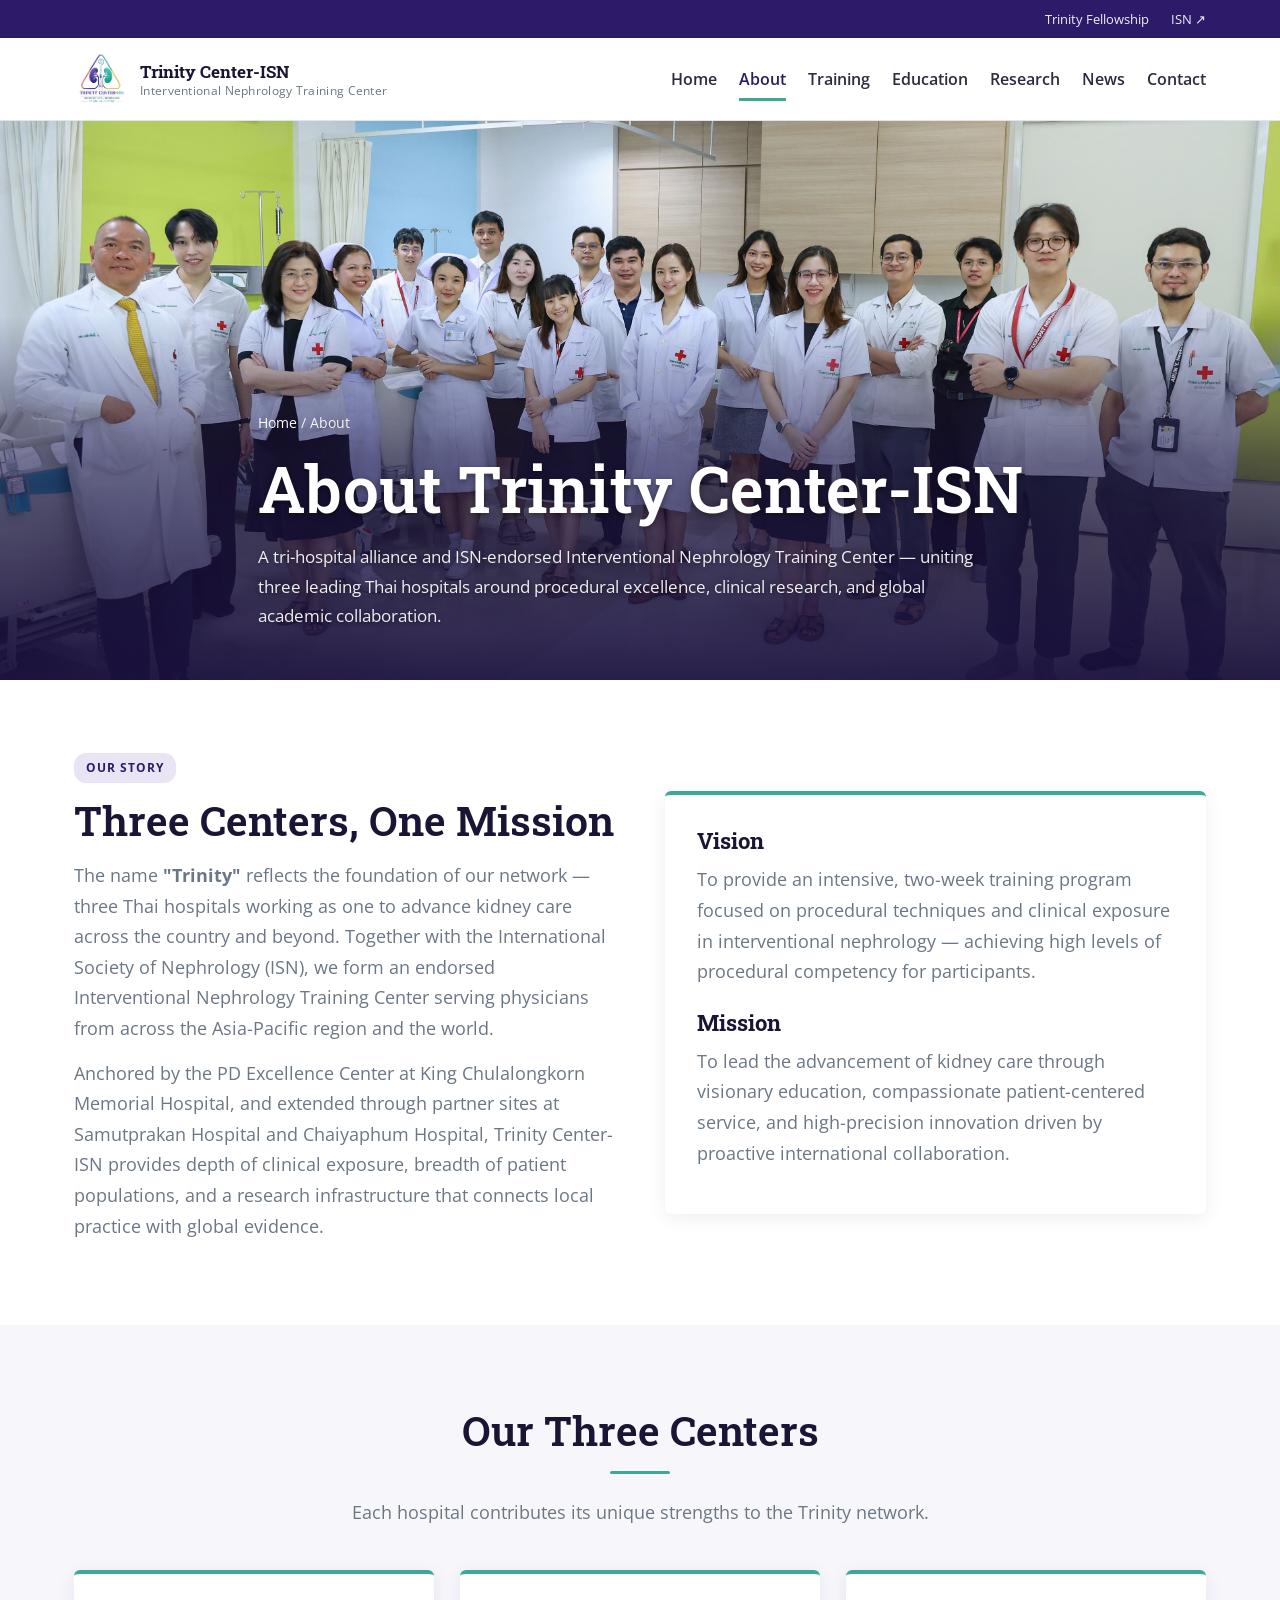
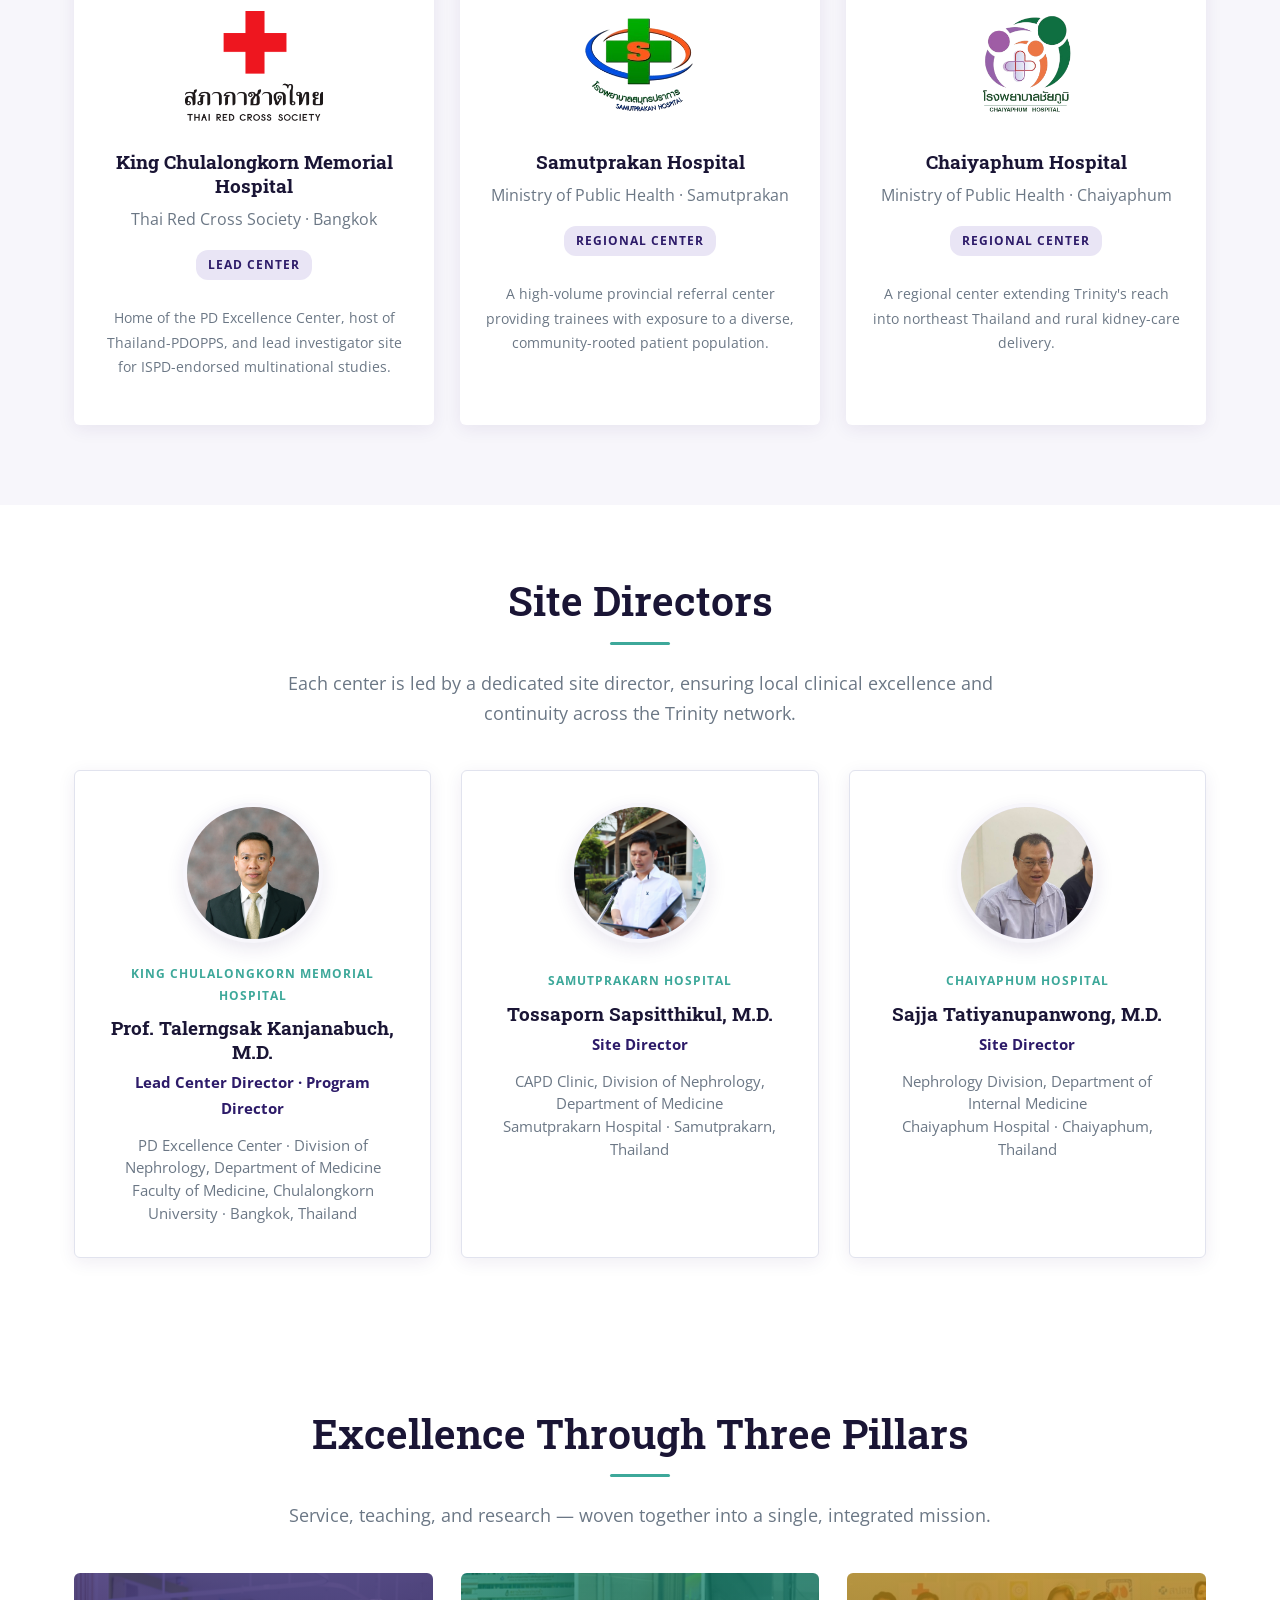
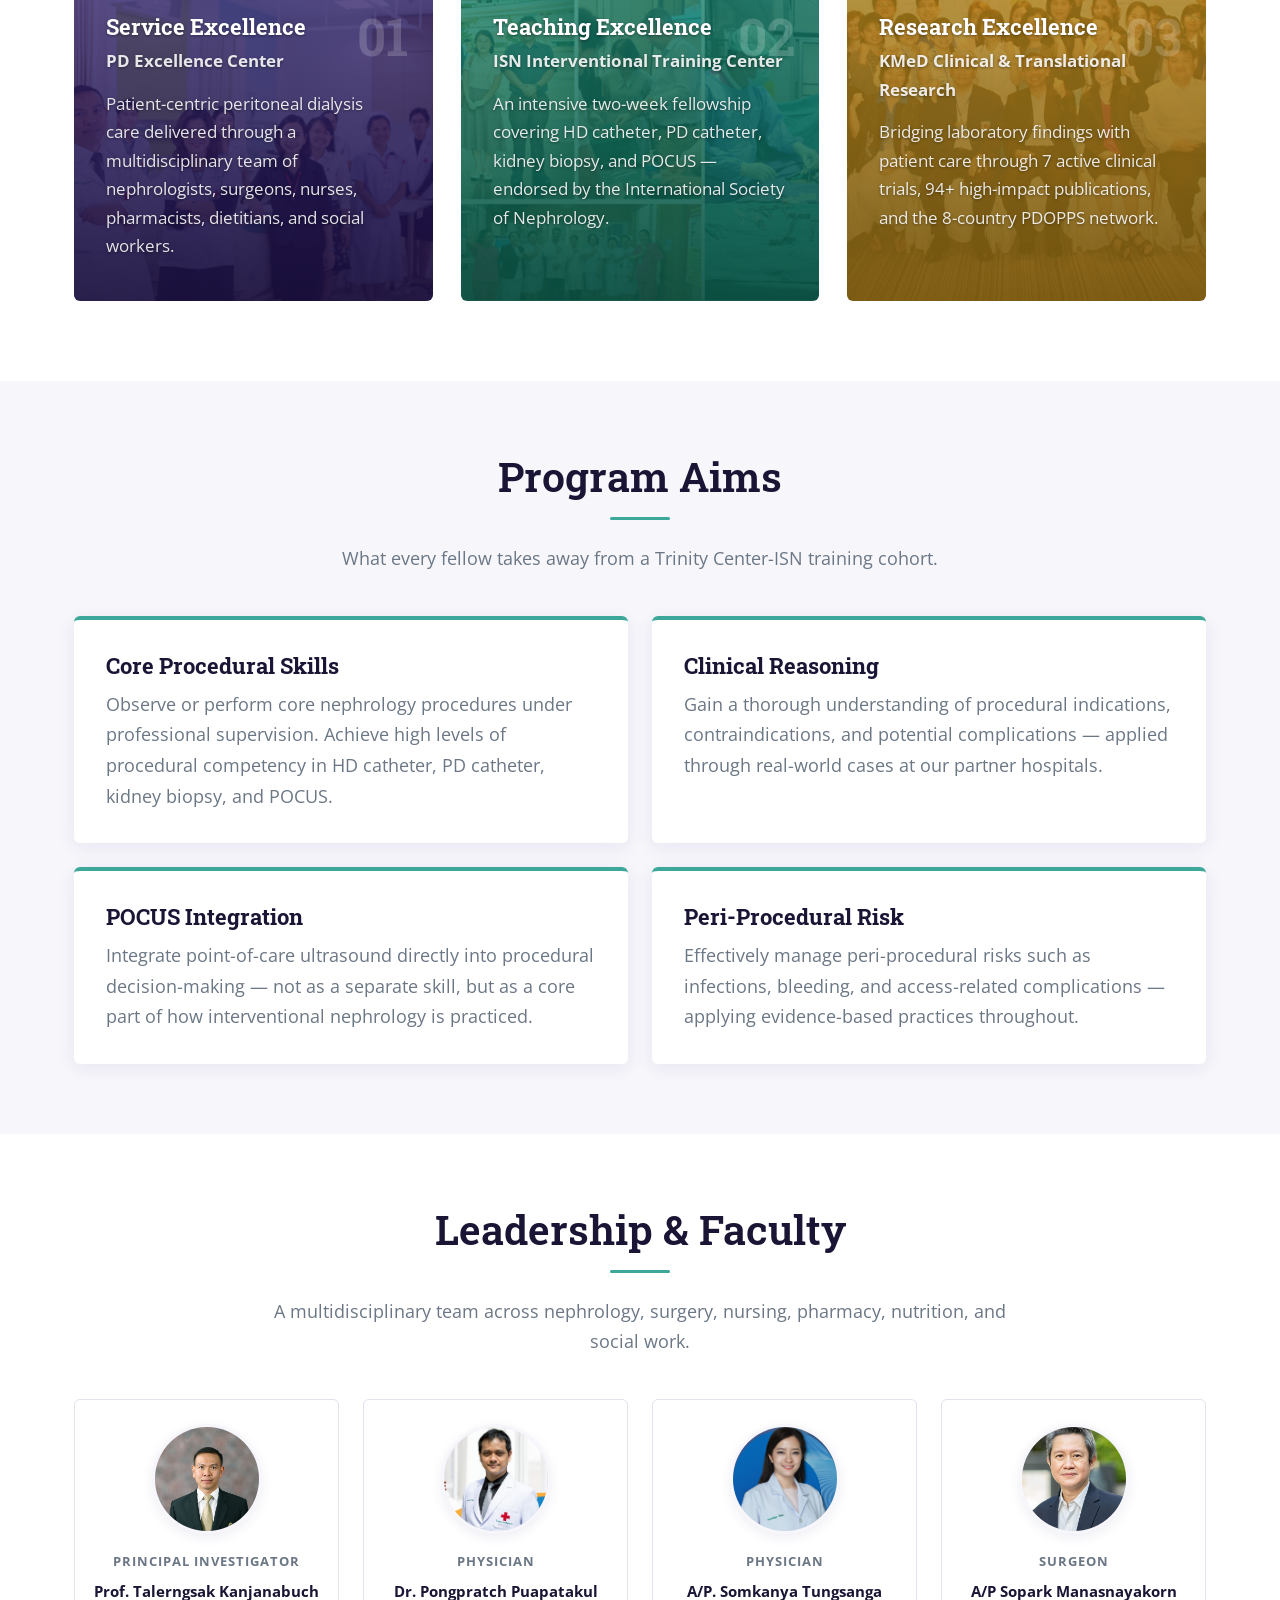
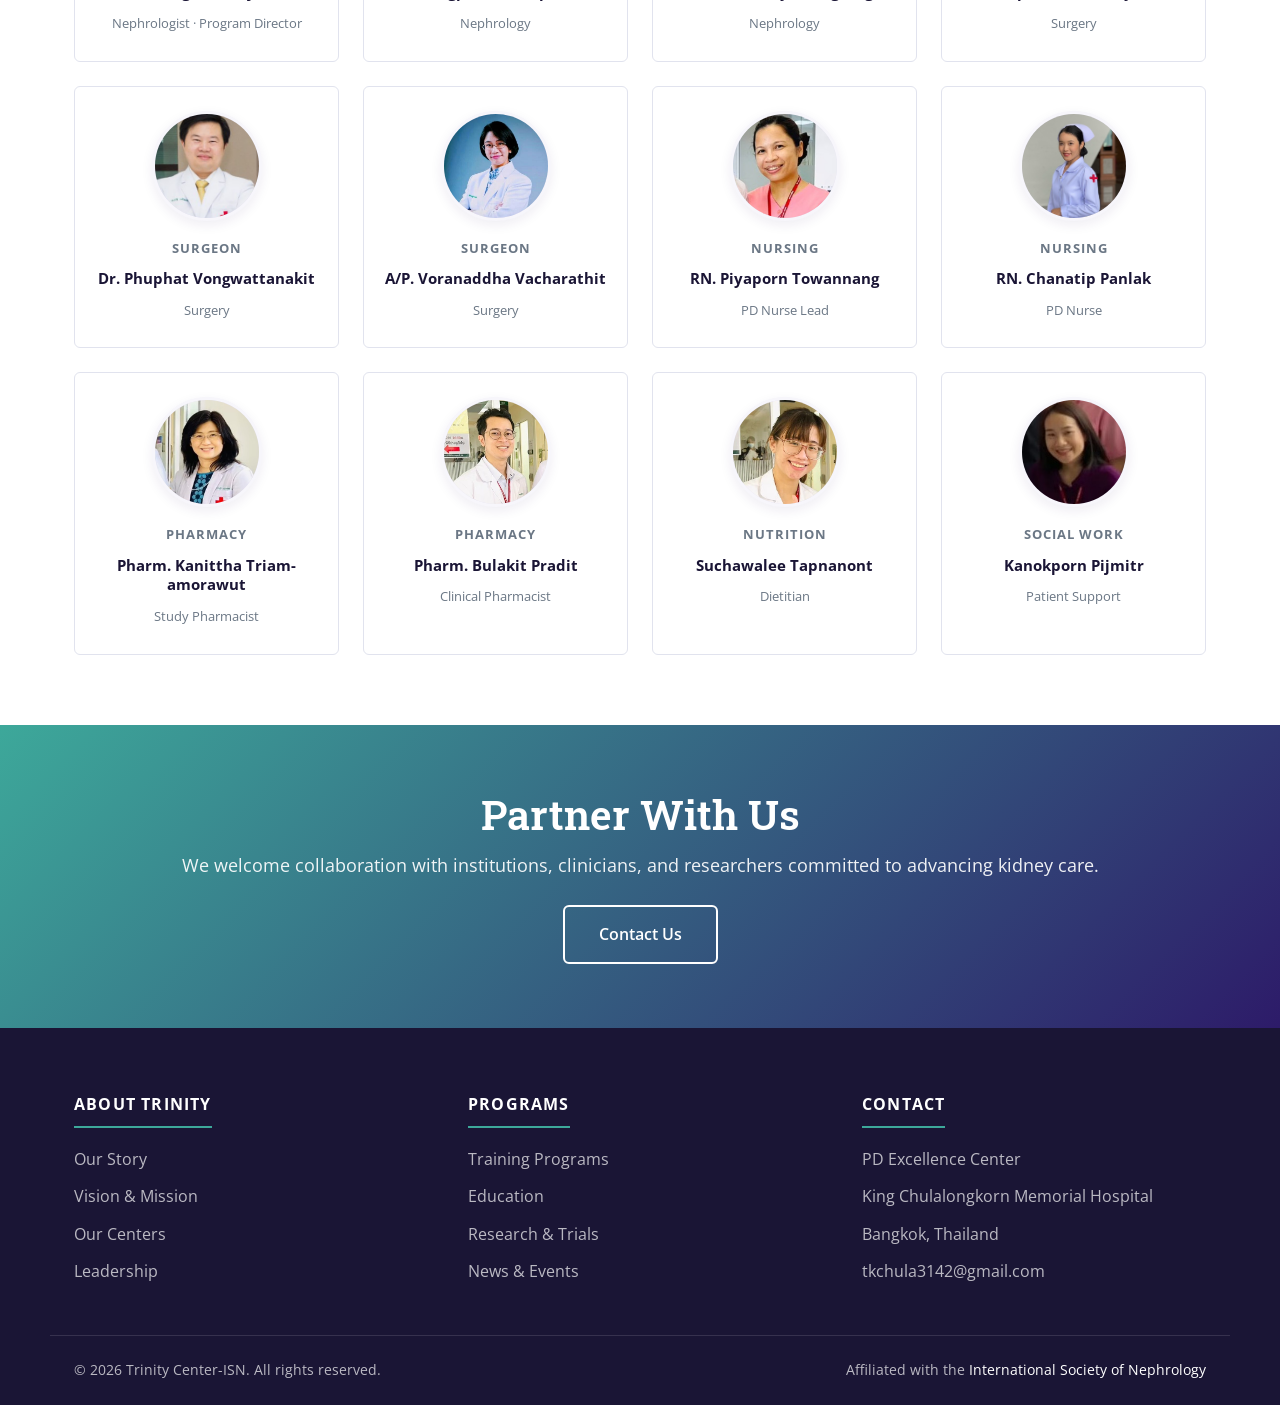
==== commit 5d465fb1: "Change pic" ====
--- a/about.html
+++ b/about.html
@@ -43,16 +43,11 @@
   </div>
 </header>
 
-<section class="page-hero page-hero-split">
-  <div class="container hero-split-inner">
-    <div class="hero-split-text">
-      <div class="crumbs"><a href="index.html">Home</a> / About</div>
-      <h1>About Trinity Center-ISN</h1>
-      <p>A tri-hospital alliance and ISN-endorsed Interventional Nephrology Training Center — uniting three leading Thai hospitals around procedural excellence, clinical research, and global academic collaboration.</p>
-    </div>
-    <div class="hero-split-image hero-split-image-landscape">
-      <img src="assets/img/team-hero.jpg" alt="Trinity Center-ISN Multidisciplinary Team" onerror="this.style.display='none'">
-    </div>
+<section class="page-hero page-hero-overlay">
+  <div class="container hero-overlay-inner">
+    <div class="crumbs"><a href="index.html">Home</a> / About</div>
+    <h1>About Trinity Center-ISN</h1>
+    <p>A tri-hospital alliance and ISN-endorsed Interventional Nephrology Training Center — uniting three leading Thai hospitals around procedural excellence, clinical research, and global academic collaboration.</p>
   </div>
 </section>
 
--- a/assets/css/style.css
+++ b/assets/css/style.css
@@ -571,6 +571,42 @@
   padding: 70px 0 60px;
 }
 
+/* Page hero — image full top, text overlaid at bottom */
+.page-hero-overlay {
+  position: relative;
+  min-height: 560px;
+  padding: 0;
+  background:
+    linear-gradient(to bottom, rgba(0,0,0,0) 0%, rgba(0,0,0,0) 35%, rgba(26,15,62,0.55) 60%, rgba(26,15,62,0.92) 100%),
+    url('../img/team-hero.jpg') center/cover no-repeat,
+    linear-gradient(135deg, var(--primary), var(--accent));
+  overflow: hidden;
+  display: flex;
+  align-items: flex-end;
+}
+.hero-overlay-inner {
+  position: relative;
+  z-index: 1;
+  padding: 36px 24px 50px;
+  max-width: 900px;
+}
+.hero-overlay-inner .crumbs { color: rgba(255,255,255,0.92); }
+.hero-overlay-inner .crumbs a { color: #fff; }
+.hero-overlay-inner h1 {
+  color: #fff;
+  text-shadow: 0 2px 6px rgba(0,0,0,0.4);
+}
+.hero-overlay-inner p {
+  color: rgba(255, 255, 255, 0.96);
+  font-size: 1.18rem;
+  margin-top: 14px;
+  text-shadow: 0 1px 4px rgba(0,0,0,0.4);
+}
+
+@media (max-width: 700px) {
+  .page-hero-overlay { min-height: 460px; }
+}
+
 /* Page hero — background image hero */
 .page-hero-bg {
   position: relative;
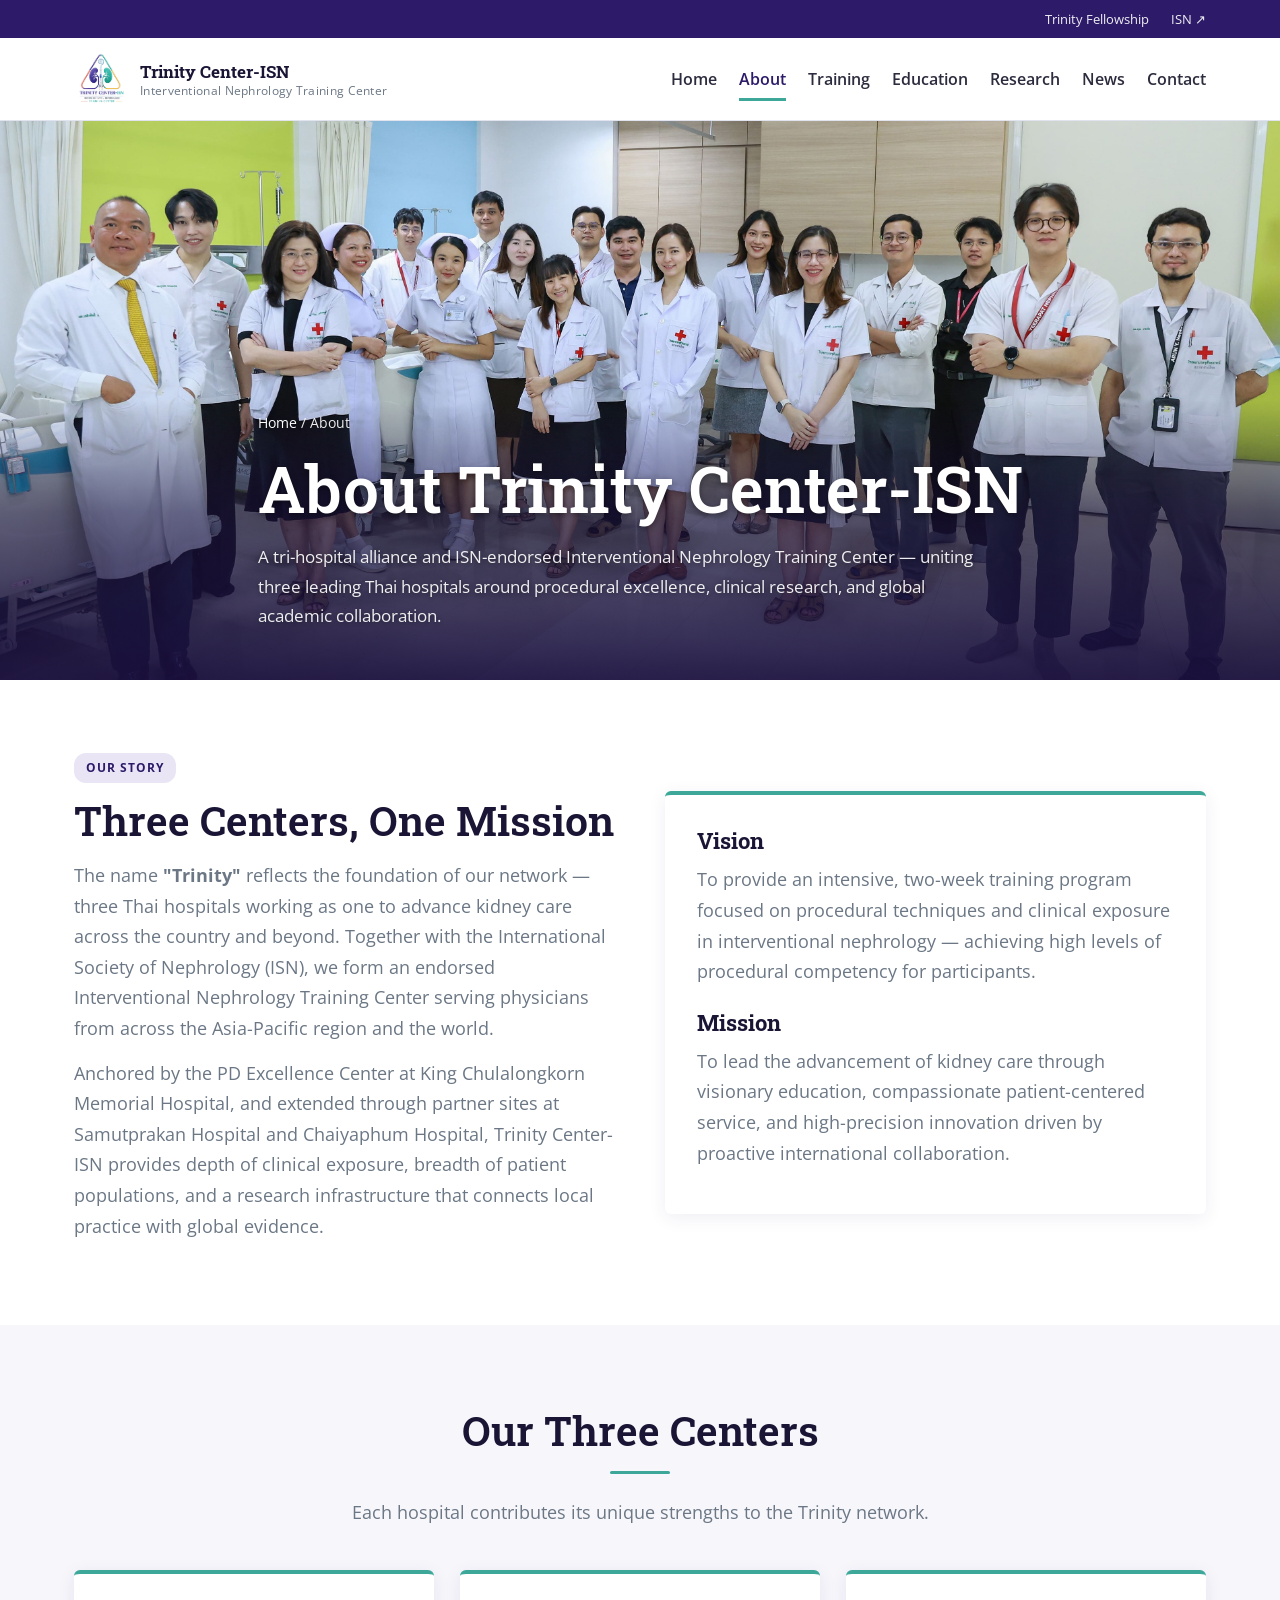
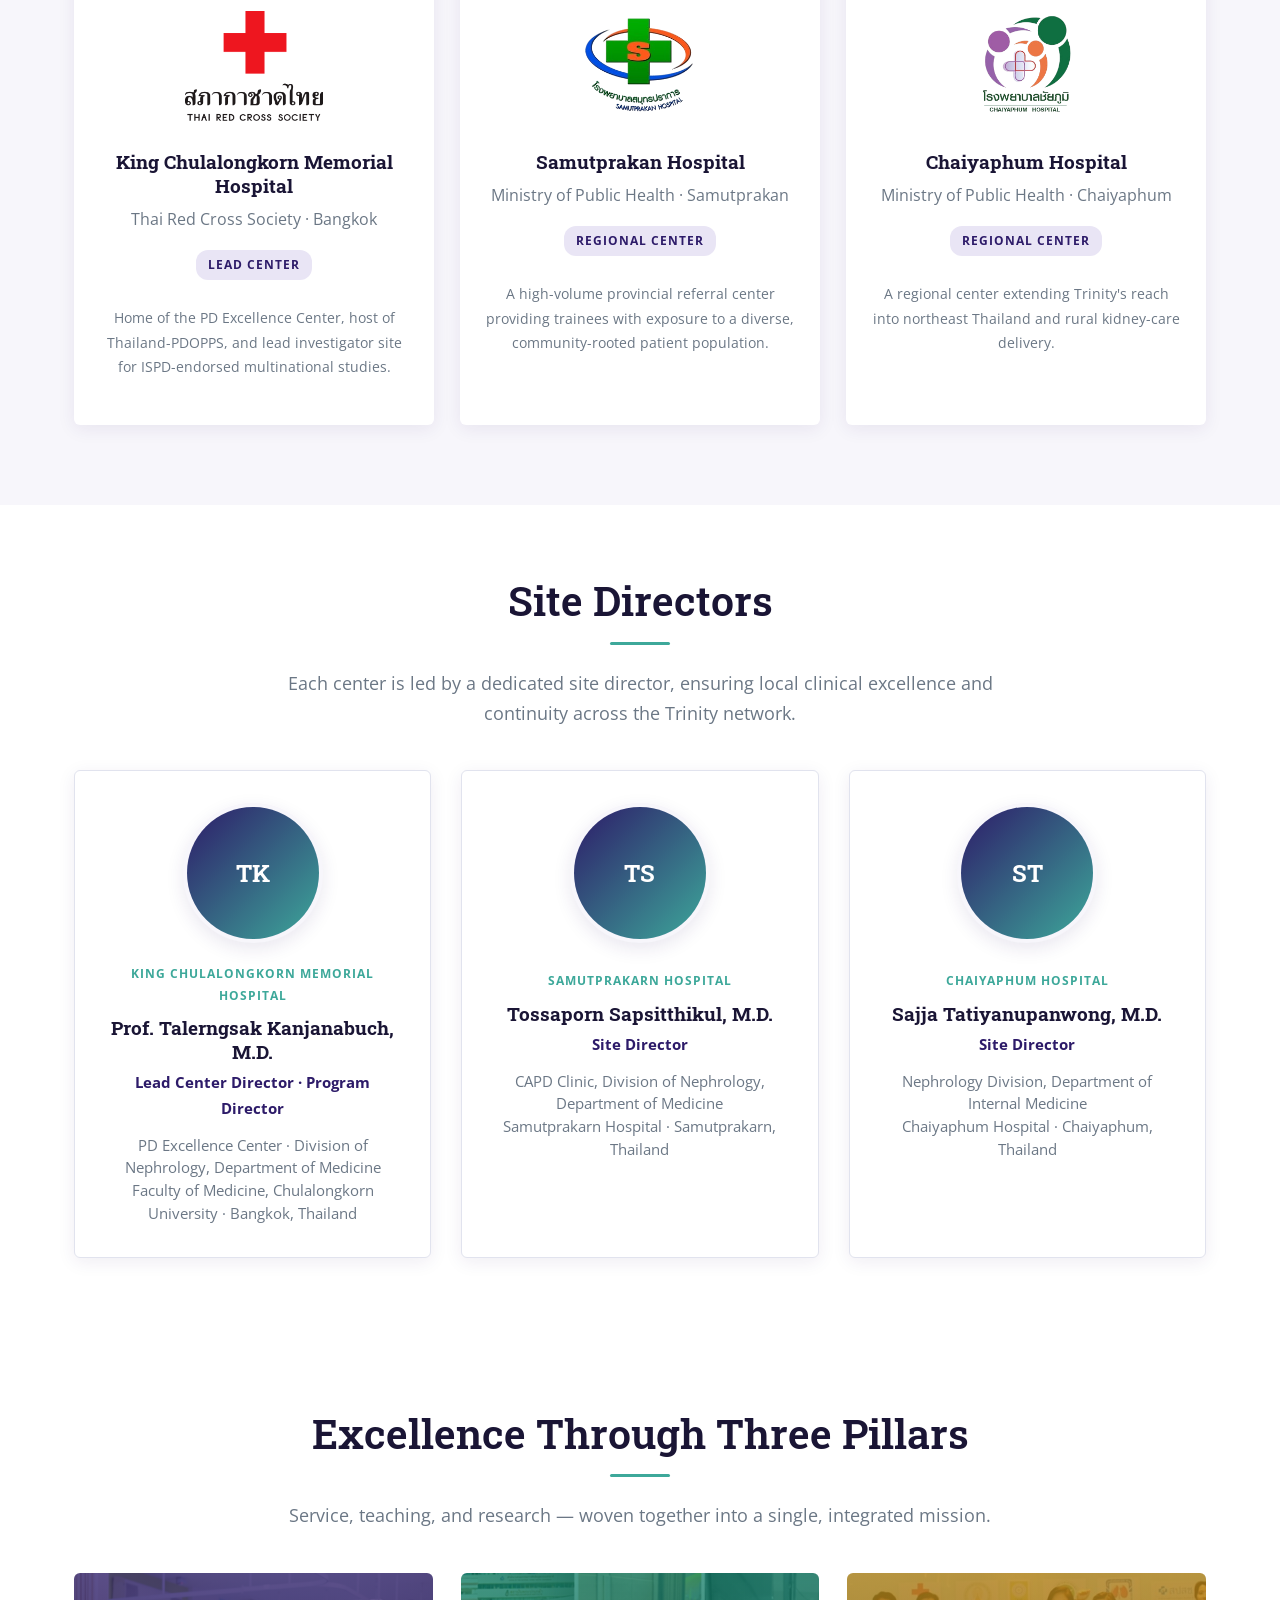
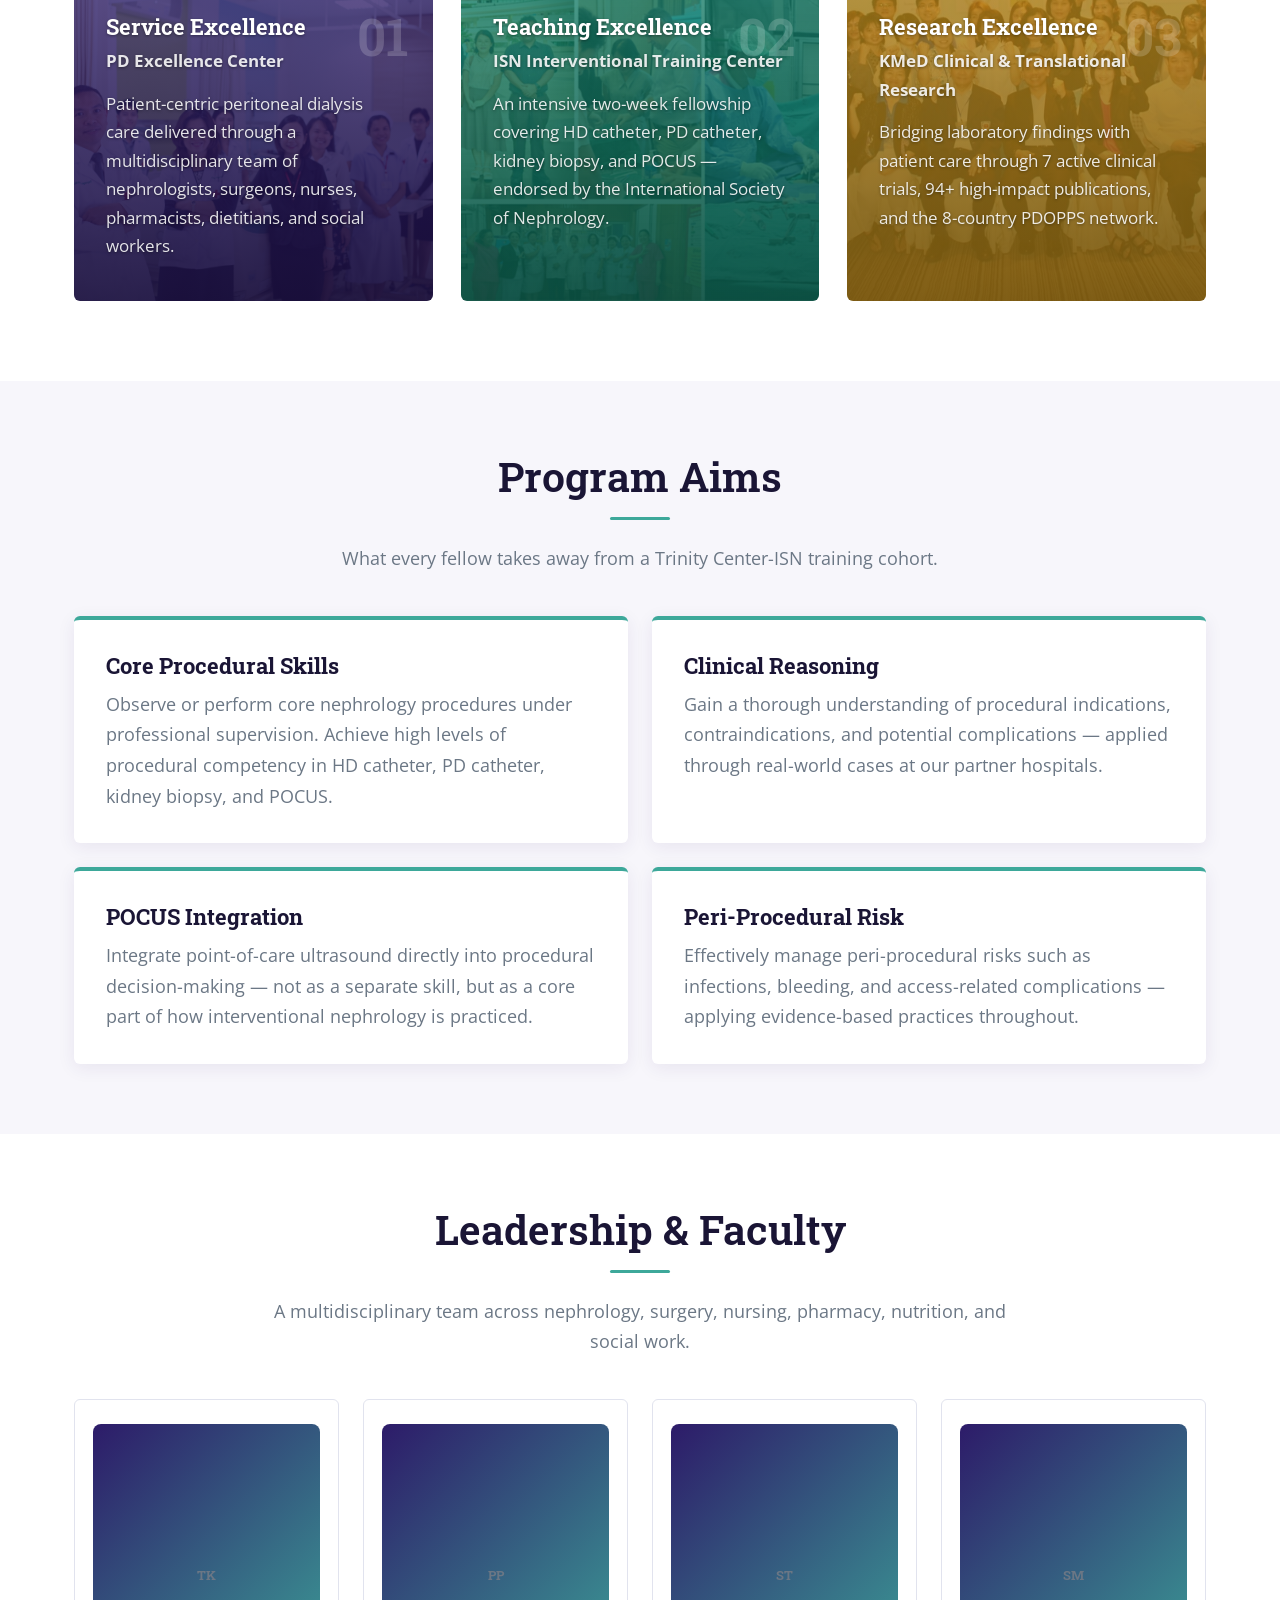
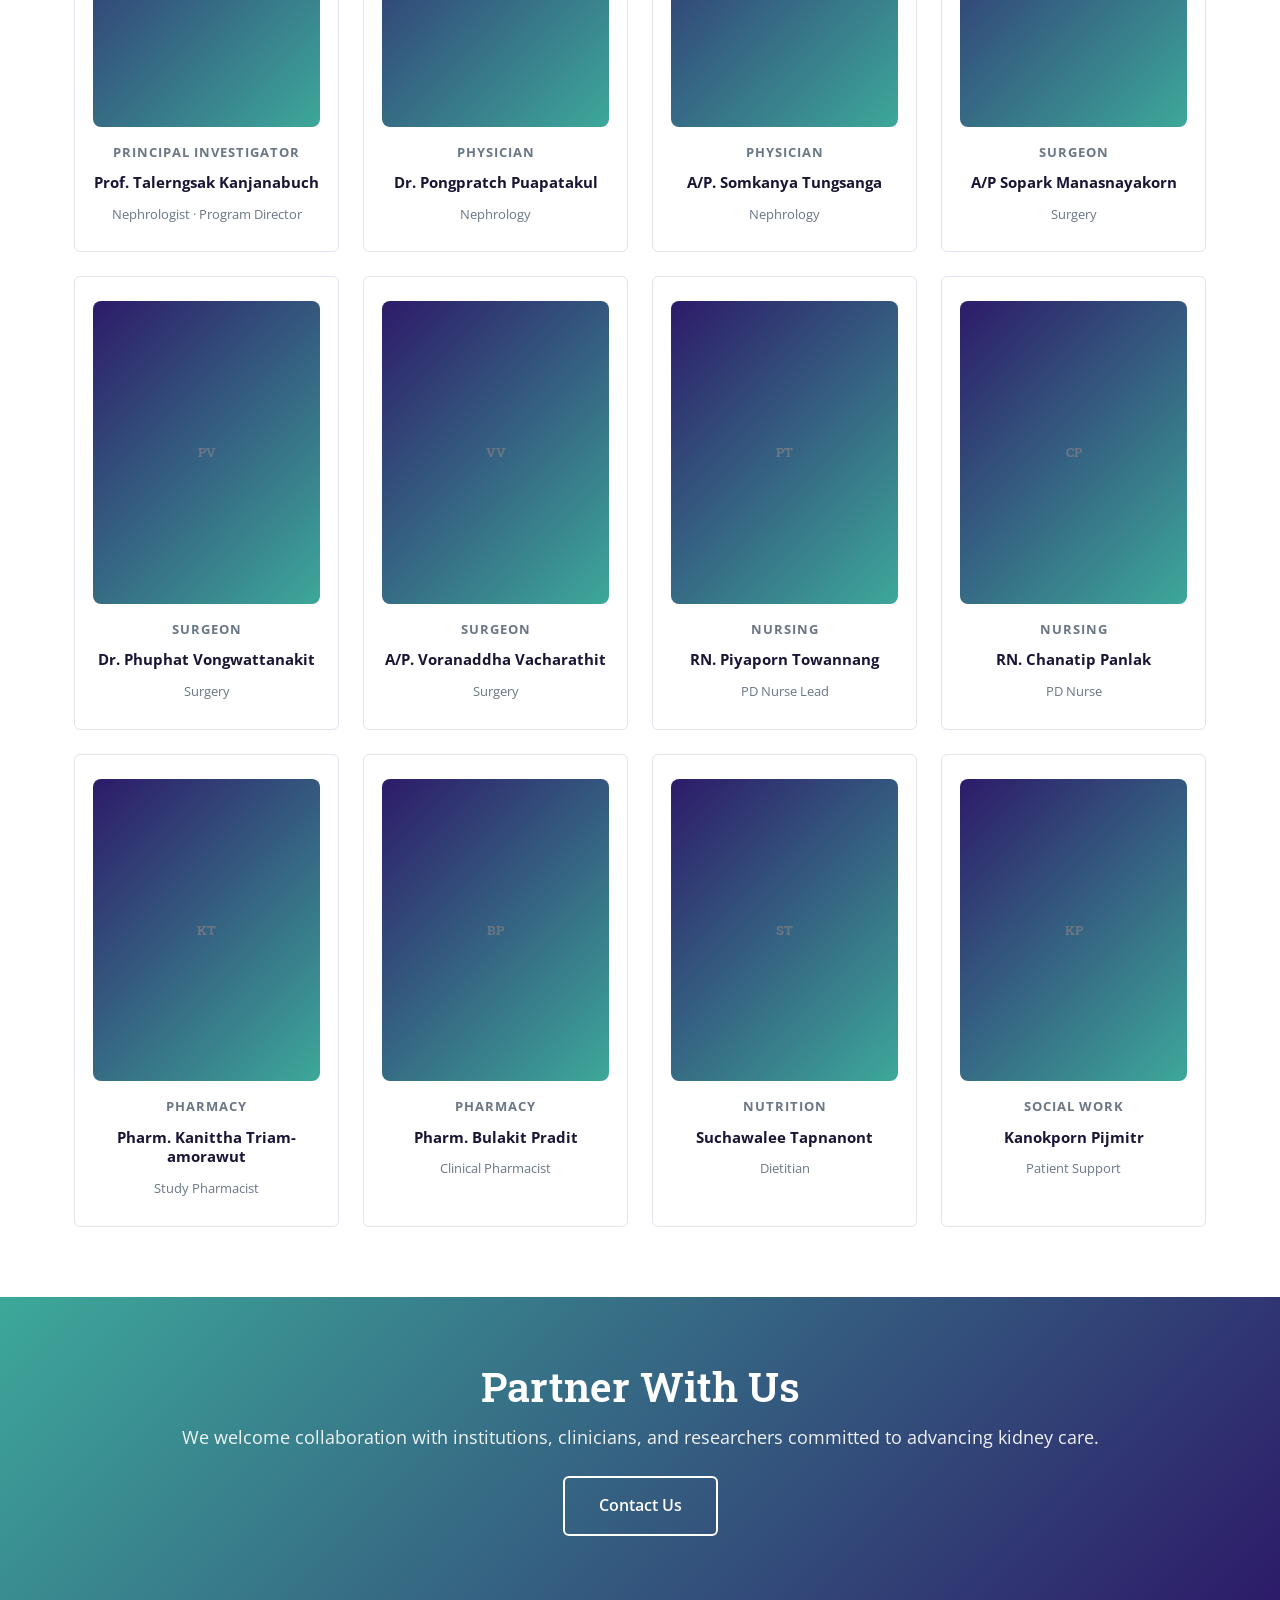
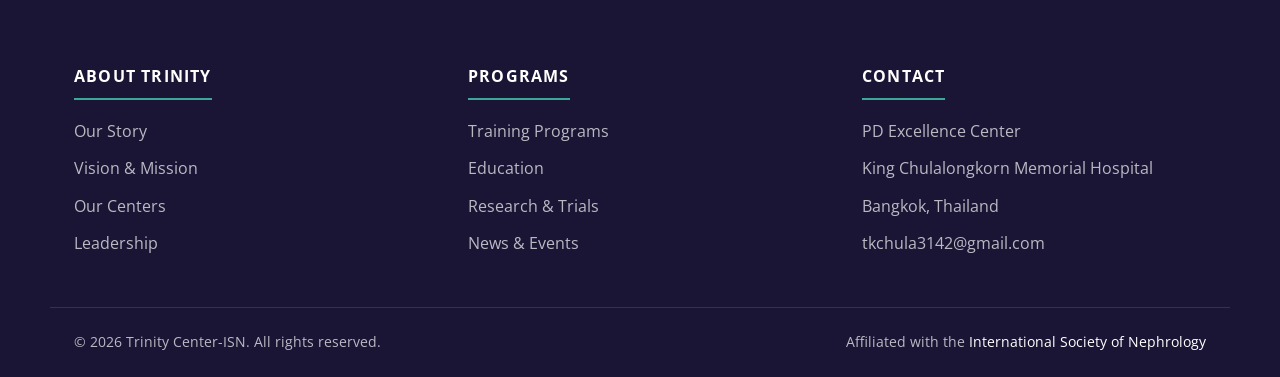
==== commit af46d05f: "Change pic" ====
--- a/about.html
+++ b/about.html
@@ -105,7 +105,7 @@
     <div class="director-grid">
       <div class="director-card">
         <div class="director-photo">
-          <img src="assets/img/team/talerngsak.jpg" alt="Prof. Talerngsak Kanjanabuch" onerror="this.parentElement.innerHTML='<span class=&quot;photo-fallback&quot;>TK</span>'">
+          <img src="assets/img/team/talerngsak.png" alt="Prof. Talerngsak Kanjanabuch" onerror="this.parentElement.innerHTML='<span class=&quot;photo-fallback&quot;>TK</span>'">
         </div>
         <span class="director-hospital">King Chulalongkorn Memorial Hospital</span>
         <h3>Prof. Talerngsak Kanjanabuch, M.D.</h3>
@@ -114,7 +114,7 @@
       </div>
       <div class="director-card">
         <div class="director-photo">
-          <img src="assets/img/team/tossaporn.jpg" alt="Tossaporn Sapsitthikul, M.D." onerror="this.parentElement.innerHTML='<span class=&quot;photo-fallback&quot;>TS</span>'">
+          <img src="assets/img/team/tossaporn.png" alt="Tossaporn Sapsitthikul, M.D." onerror="this.parentElement.innerHTML='<span class=&quot;photo-fallback&quot;>TS</span>'">
         </div>
         <span class="director-hospital">Samutprakarn Hospital</span>
         <h3>Tossaporn Sapsitthikul, M.D.</h3>
@@ -123,7 +123,7 @@
       </div>
       <div class="director-card">
         <div class="director-photo">
-          <img src="assets/img/team/sajja.jpg" alt="Sajja Tatiyanupanwong, M.D." onerror="this.parentElement.innerHTML='<span class=&quot;photo-fallback&quot;>ST</span>'">
+          <img src="assets/img/team/sajja.png" alt="Sajja Tatiyanupanwong, M.D." onerror="this.parentElement.innerHTML='<span class=&quot;photo-fallback&quot;>ST</span>'">
         </div>
         <span class="director-hospital">Chaiyaphum Hospital</span>
         <h3>Sajja Tatiyanupanwong, M.D.</h3>
@@ -192,73 +192,73 @@
     <p class="section-lead">A multidisciplinary team across nephrology, surgery, nursing, pharmacy, nutrition, and social work.</p>
     <div class="team-grid">
       <div class="team-card">
-        <div class="team-photo"><img src="assets/img/team/talerngsak.jpg" alt="Prof. Talerngsak Kanjanabuch" onerror="this.parentElement.innerHTML='<span class=&quot;photo-fallback&quot;>TK</span>'"></div>
+        <div class="team-photo"><img src="assets/img/team/talerngsak.png" alt="Prof. Talerngsak Kanjanabuch" onerror="this.parentElement.innerHTML='<span class=&quot;photo-fallback&quot;>TK</span>'"></div>
         <span class="team-role">Principal Investigator</span>
         <strong>Prof. Talerngsak Kanjanabuch</strong>
         <span>Nephrologist · Program Director</span>
       </div>
       <div class="team-card">
-        <div class="team-photo"><img src="assets/img/team/pongpratch.jpg" alt="Dr. Pongpratch Puapatakul" onerror="this.parentElement.innerHTML='<span class=&quot;photo-fallback&quot;>PP</span>'"></div>
+        <div class="team-photo"><img src="assets/img/team/pongpratch.png" alt="Dr. Pongpratch Puapatakul" onerror="this.parentElement.innerHTML='<span class=&quot;photo-fallback&quot;>PP</span>'"></div>
         <span class="team-role">Physician</span>
         <strong>Dr. Pongpratch Puapatakul</strong>
         <span>Nephrology</span>
       </div>
       <div class="team-card">
-        <div class="team-photo"><img src="assets/img/team/somkanya.jpg" alt="A/P. Somkanya Tungsanga" onerror="this.parentElement.innerHTML='<span class=&quot;photo-fallback&quot;>ST</span>'"></div>
+        <div class="team-photo"><img src="assets/img/team/somkanya.png" alt="A/P. Somkanya Tungsanga" onerror="this.parentElement.innerHTML='<span class=&quot;photo-fallback&quot;>ST</span>'"></div>
         <span class="team-role">Physician</span>
         <strong>A/P. Somkanya Tungsanga</strong>
         <span>Nephrology</span>
       </div>
       <div class="team-card">
-        <div class="team-photo"><img src="assets/img/team/sopark.jpg" alt="A/P Sopark Manasnayakorn" onerror="this.parentElement.innerHTML='<span class=&quot;photo-fallback&quot;>SM</span>'"></div>
+        <div class="team-photo"><img src="assets/img/team/sopark.png" alt="A/P Sopark Manasnayakorn" onerror="this.parentElement.innerHTML='<span class=&quot;photo-fallback&quot;>SM</span>'"></div>
         <span class="team-role">Surgeon</span>
         <strong>A/P Sopark Manasnayakorn</strong>
         <span>Surgery</span>
       </div>
       <div class="team-card">
-        <div class="team-photo"><img src="assets/img/team/phuphat.jpg" alt="Dr. Phuphat Vongwattanakit" onerror="this.parentElement.innerHTML='<span class=&quot;photo-fallback&quot;>PV</span>'"></div>
+        <div class="team-photo"><img src="assets/img/team/phuphat.png" alt="Dr. Phuphat Vongwattanakit" onerror="this.parentElement.innerHTML='<span class=&quot;photo-fallback&quot;>PV</span>'"></div>
         <span class="team-role">Surgeon</span>
         <strong>Dr. Phuphat Vongwattanakit</strong>
         <span>Surgery</span>
       </div>
       <div class="team-card">
-        <div class="team-photo"><img src="assets/img/team/voranaddha.jpg" alt="A/P. Voranaddha Vacharathit" onerror="this.parentElement.innerHTML='<span class=&quot;photo-fallback&quot;>VV</span>'"></div>
+        <div class="team-photo"><img src="assets/img/team/voranaddha.png" alt="A/P. Voranaddha Vacharathit" onerror="this.parentElement.innerHTML='<span class=&quot;photo-fallback&quot;>VV</span>'"></div>
         <span class="team-role">Surgeon</span>
         <strong>A/P. Voranaddha Vacharathit</strong>
         <span>Surgery</span>
       </div>
       <div class="team-card">
-        <div class="team-photo"><img src="assets/img/team/piyaporn.jpg" alt="RN. Piyaporn Towannang" onerror="this.parentElement.innerHTML='<span class=&quot;photo-fallback&quot;>PT</span>'"></div>
+        <div class="team-photo"><img src="assets/img/team/piyaporn.png" alt="RN. Piyaporn Towannang" onerror="this.parentElement.innerHTML='<span class=&quot;photo-fallback&quot;>PT</span>'"></div>
         <span class="team-role">Nursing</span>
         <strong>RN. Piyaporn Towannang</strong>
         <span>PD Nurse Lead</span>
       </div>
       <div class="team-card">
-        <div class="team-photo"><img src="assets/img/team/chanatip.jpg" alt="RN. Chanatip Panlak" onerror="this.parentElement.innerHTML='<span class=&quot;photo-fallback&quot;>CP</span>'"></div>
+        <div class="team-photo"><img src="assets/img/team/chanatip.png" alt="RN. Chanatip Panlak" onerror="this.parentElement.innerHTML='<span class=&quot;photo-fallback&quot;>CP</span>'"></div>
         <span class="team-role">Nursing</span>
         <strong>RN. Chanatip Panlak</strong>
         <span>PD Nurse</span>
       </div>
       <div class="team-card">
-        <div class="team-photo"><img src="assets/img/team/kanittha.jpg" alt="Pharm. Kanittha Triam-amorawut" onerror="this.parentElement.innerHTML='<span class=&quot;photo-fallback&quot;>KT</span>'"></div>
+        <div class="team-photo"><img src="assets/img/team/kanittha.png" alt="Pharm. Kanittha Triam-amorawut" onerror="this.parentElement.innerHTML='<span class=&quot;photo-fallback&quot;>KT</span>'"></div>
         <span class="team-role">Pharmacy</span>
         <strong>Pharm. Kanittha Triam-amorawut</strong>
         <span>Study Pharmacist</span>
       </div>
       <div class="team-card">
-        <div class="team-photo"><img src="assets/img/team/bulakit.jpg" alt="Pharm. Bulakit Pradit" onerror="this.parentElement.innerHTML='<span class=&quot;photo-fallback&quot;>BP</span>'"></div>
+        <div class="team-photo"><img src="assets/img/team/bulakit.png" alt="Pharm. Bulakit Pradit" onerror="this.parentElement.innerHTML='<span class=&quot;photo-fallback&quot;>BP</span>'"></div>
         <span class="team-role">Pharmacy</span>
         <strong>Pharm. Bulakit Pradit</strong>
         <span>Clinical Pharmacist</span>
       </div>
       <div class="team-card">
-        <div class="team-photo"><img src="assets/img/team/suchawalee.jpg" alt="Suchawalee Tapnanont" onerror="this.parentElement.innerHTML='<span class=&quot;photo-fallback&quot;>ST</span>'"></div>
+        <div class="team-photo"><img src="assets/img/team/suchawalee.png" alt="Suchawalee Tapnanont" onerror="this.parentElement.innerHTML='<span class=&quot;photo-fallback&quot;>ST</span>'"></div>
         <span class="team-role">Nutrition</span>
         <strong>Suchawalee Tapnanont</strong>
         <span>Dietitian</span>
       </div>
       <div class="team-card">
-        <div class="team-photo"><img src="assets/img/team/kanokporn.jpg" alt="Kanokporn Pijmitr" onerror="this.parentElement.innerHTML='<span class=&quot;photo-fallback&quot;>KP</span>'"></div>
+        <div class="team-photo"><img src="assets/img/team/kanokporn.png" alt="Kanokporn Pijmitr" onerror="this.parentElement.innerHTML='<span class=&quot;photo-fallback&quot;>KP</span>'"></div>
         <span class="team-role">Social Work</span>
         <strong>Kanokporn Pijmitr</strong>
         <span>Patient Support</span>
--- a/assets/css/style.css
+++ b/assets/css/style.css
@@ -577,8 +577,8 @@
   min-height: 560px;
   padding: 0;
   background:
-    linear-gradient(to bottom, rgba(0,0,0,0) 0%, rgba(0,0,0,0) 35%, rgba(26,15,62,0.55) 60%, rgba(26,15,62,0.92) 100%),
-    url('../img/team-hero.jpg') center/cover no-repeat,
+    linear-gradient(to bottom, rgba(0,0,0,0) 0%, rgba(0,0,0,0) 50%, rgba(26,15,62,0.55) 70%, rgba(26,15,62,0.92) 100%),
+    url('../img/team-hero.jpg') center top / cover no-repeat,
     linear-gradient(135deg, var(--primary), var(--accent));
   overflow: hidden;
   display: flex;
@@ -1029,24 +1029,25 @@
 }
 .team-card:hover { transform: translateY(-3px); box-shadow: var(--shadow); }
 .team-photo {
-  width: 110px;
-  height: 110px;
-  margin: 0 auto 16px;
-  border-radius: 50%;
-  overflow: hidden;
-  background: var(--accent-light);
+  width: 100%;
+  aspect-ratio: 3 / 4;
+  margin: 0 auto 14px;
+  border-radius: 8px;
+  overflow: hidden;
+  background: linear-gradient(180deg, rgba(45, 27, 105, 0.06) 0%, rgba(61, 168, 154, 0.14) 100%);
   display: flex;
-  align-items: center;
+  align-items: flex-end;
   justify-content: center;
-  border: 3px solid var(--bg-soft);
-  box-shadow: 0 4px 12px rgba(45, 27, 105, 0.08);
+  position: relative;
 }
 .team-photo img {
-  width: 100%;
+  max-width: 100%;
   height: 100%;
-  object-fit: cover;
-  object-position: center 20%;
+  width: auto;
+  object-fit: contain;
+  object-position: center bottom;
   display: block;
+  filter: drop-shadow(0 4px 8px rgba(45, 27, 105, 0.18));
 }
 .photo-fallback {
   font-family: 'Roboto Slab', serif;
